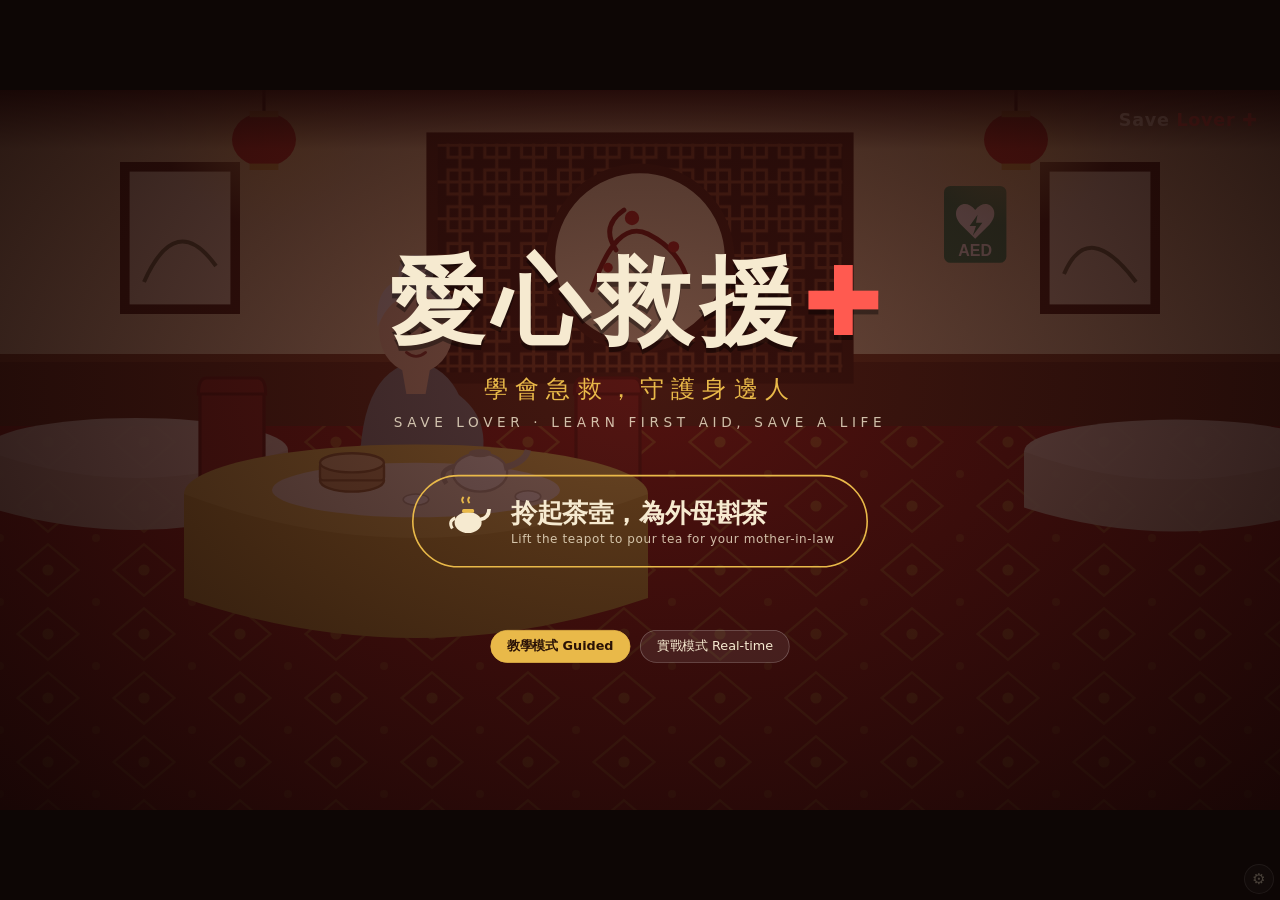
==== index.html @ 45cf3e2c "Only Cantonese voices: exclude English (Hong Kong) voices; short voice names in the recorder Co-Auth" ====
<!DOCTYPE html>
<html lang="zh-Hant">
<head>
<meta charset="utf-8">
<title>Save Lover 愛心救援</title>
<meta name="viewport" content="width=device-width,initial-scale=1">
<style>
/* Save Lover — 2D game. Single file, no network needed. Open in Chrome/Edge (Web Serial). */
:root{
  --red:#b3211f; --red-d:#7c1413; --gold:#e9b949; --cream:#f6ead0; --wood:#4a2416;
  --ink:#1c0f0b; --jade:#2fa37c; --warn:#ff9f1c; --bad:#ff4d4d; --panel:rgba(22,10,8,.88);
  --font:"Noto Sans TC","PingFang HK","PingFang TC","Microsoft JhengHei",system-ui,sans-serif;
}
*{box-sizing:border-box}
html,body{height:100%;margin:0;background:#0d0605;overflow:hidden;font-family:var(--font);color:var(--cream)}
#wrap{position:fixed;inset:0;display:flex;align-items:center;justify-content:center}
#stage{width:1600px;height:900px;position:relative;transform-origin:center;overflow:hidden;background:#2a100c;flex:none}
#scene{position:absolute;inset:0;width:100%;height:100%}
.dim #scene{filter:brightness(.38) saturate(.8)}
#scene{transition:filter .5s}

/* top bar */
#topbar{position:absolute;left:0;right:0;top:0;height:74px;display:flex;align-items:center;gap:24px;padding:0 28px;
  background:linear-gradient(#1a0907ee,#1a090700);z-index:5}
#sceneTag{font-size:24px;font-weight:700;letter-spacing:.06em;color:var(--gold)}
#sceneTag small{display:block;font-size:13px;font-weight:400;color:#e8d6b0;letter-spacing:.08em;opacity:.85}
#logo{margin-left:auto;font-weight:900;font-size:22px;letter-spacing:.04em}
#logo b{color:#ff5a50}
#surv{width:400px;display:none}
#surv .lab{display:flex;justify-content:space-between;font-size:14px;letter-spacing:.06em;margin-bottom:5px}
#surv .lab b{font-size:20px;font-variant-numeric:tabular-nums}
#surv .bar{height:14px;background:#00000080;border:1px solid #ffffff30;border-radius:8px;overflow:hidden}
#surv .bar i{display:block;height:100%;width:80%;background:linear-gradient(90deg,#ff4d4d,#ffb347 45%,#49d39a);background-size:400px 100%;transition:width .3s}
#clock{font-variant-numeric:tabular-nums;font-size:20px;display:none;min-width:150px}
#clock small{display:block;font-size:12px;opacity:.75;letter-spacing:.08em}

/* title / attract */
#title{position:absolute;inset:0;display:flex;flex-direction:column;align-items:center;justify-content:center;z-index:6;
  background:radial-gradient(ellipse at 50% 40%,#3b0f0cb0,#120504f2)}
#title h1{font-size:120px;margin:0;letter-spacing:.08em;font-weight:900;text-shadow:0 6px 0 #00000060}
#title h1 span{color:#ff5a50}
#title h2{font-size:30px;font-weight:500;margin:6px 0 0;letter-spacing:.3em;color:var(--gold)}
#title .en{font-size:17px;letter-spacing:.34em;opacity:.8;margin-top:10px}
#startCue{margin-top:56px;display:flex;align-items:center;gap:22px;padding:22px 40px;border:2px solid var(--gold);border-radius:999px;
  font-size:32px;font-weight:700;animation:breathe 2.2s infinite}
#startCue small{display:block;font-size:15px;font-weight:400;opacity:.8;letter-spacing:.05em}
#startCue svg{width:60px;height:60px}
@keyframes breathe{50%{box-shadow:0 0 0 14px #e9b94922;transform:scale(1.02)}}
#homeCheck{margin-top:28px;font-size:16px;color:#ffb347;min-height:24px}
#modeRow{margin-top:26px;display:flex;gap:12px}
.pill{font:inherit;color:var(--cream);background:#ffffff14;border:1px solid #ffffff40;border-radius:999px;padding:9px 20px;font-size:16px;cursor:pointer}
.pill.on{background:var(--gold);color:#2a1206;border-color:var(--gold);font-weight:700}
.pill:focus-visible{outline:3px solid #fff}

/* objective */
#objective{position:absolute;left:50%;top:96px;transform:translateX(-50%);display:none;align-items:center;gap:20px;z-index:5;
  background:var(--panel);border:2px solid var(--gold);border-radius:22px;padding:16px 30px 16px 20px;max-width:1100px;box-shadow:0 10px 40px #000a}
#objective svg{width:70px;height:70px;flex:none}
#objective .zh{font-size:32px;font-weight:800;line-height:1.25}
#objective .en{font-size:16px;opacity:.8;margin-top:3px}
#objective .ring{width:64px;height:64px;flex:none;display:none}

/* dialogue */
#dialog{position:absolute;left:120px;right:120px;bottom:36px;min-height:150px;background:var(--panel);border:2px solid #e9b94990;border-radius:20px;
  padding:20px 30px 22px;z-index:7;display:none;box-shadow:0 10px 40px #000a}
#dialog .who{display:inline-block;background:var(--red);color:#fff;font-weight:800;font-size:18px;padding:4px 16px;border-radius:999px;margin-bottom:8px;letter-spacing:.08em}
#dialog .who.aed{background:#1f8a5f}#dialog .who.op{background:#2b62c9}#dialog .who.nar{background:#5c4a3c}#dialog .who.warn{background:#c96a00}
#dialog .zh{font-size:32px;line-height:1.4;font-weight:600}
#dialog .en{font-size:17px;opacity:.75;margin-top:6px;line-height:1.4}

/* CPR HUD */
#cpr{position:absolute;left:60px;right:60px;top:210px;bottom:210px;display:none;gap:26px;z-index:5}
.card{background:var(--panel);border:1px solid #ffffff2e;border-radius:20px;padding:18px 22px;display:flex;flex-direction:column}
.card h3{margin:0 0 8px;font-size:17px;letter-spacing:.12em;color:var(--gold);font-weight:700}
.card h3 small{font-weight:400;opacity:.75;margin-left:8px;letter-spacing:.06em}
#cardPos{width:330px}#cardBeat{flex:1;align-items:center}#cardDepth{width:230px}#cardPosture{width:300px}
.torso{width:100%;flex:1;min-height:0}
#posMsg{font-size:20px;font-weight:700;text-align:center;min-height:28px}
#beatWrap{position:relative;width:250px;height:250px;margin-top:4px}
#beatRing{position:absolute;inset:0;border-radius:50%;border:10px solid #ffffff22}
#beatPulse{position:absolute;inset:26px;border-radius:50%;background:radial-gradient(#ff7b6b,#b3211f);transform:scale(.6);opacity:.9}
#beatNum{position:absolute;inset:0;display:flex;flex-direction:column;align-items:center;justify-content:center;font-size:92px;font-weight:900;font-variant-numeric:tabular-nums;text-shadow:0 3px 0 #0008}
#beatNum small{font-size:20px;font-weight:500;opacity:.85;margin-top:-10px}
#coach{font-size:36px;font-weight:900;margin-top:10px;min-height:50px;text-align:center}
#coach.ok{color:#5fe0aa}#coach.no{color:#ffb347}
#rateRow{display:flex;gap:26px;align-items:baseline;font-size:17px;margin-top:2px}
#rateRow b{font-size:38px;font-variant-numeric:tabular-nums}
#depthGauge{position:relative;flex:1;margin:4px 34px 4px 64px;background:#0008;border:1px solid #ffffff30;border-radius:12px;min-height:0}
#depthBand{position:absolute;left:0;right:0;background:#2fa37c66;border-top:2px solid #5fe0aa;border-bottom:2px solid #5fe0aa}
#depthFill{position:absolute;left:0;right:0;top:0;background:linear-gradient(#ffffff30,#ffffff70);border-radius:12px 12px 0 0}
#depthPeak{position:absolute;left:-8px;right:-8px;height:4px;background:#fff;border-radius:2px}
.tick{position:absolute;left:-58px;font-size:14px;opacity:.8;transform:translateY(-50%);font-variant-numeric:tabular-nums}
#contactBox{flex:1;display:none;flex-direction:column;align-items:center;justify-content:center;gap:8px;text-align:center}
#lamp{width:120px;height:120px;border-radius:50%;background:#ffffff14;border:6px solid #ffffff30;transition:background .08s,border-color .08s}
#lamp.on{background:#5fe0aa;border-color:#b8ffe0;box-shadow:0 0 40px #5fe0aa}
#lampTxt{font-size:30px;font-weight:900}#lampTxt.on{color:#5fe0aa}
#contactBox small{font-size:15px;opacity:.75}
#lampCount{font-size:18px;font-variant-numeric:tabular-nums;opacity:.9}
.depthContact #depthGauge,.depthContact #depthVal{display:none!important}
.depthContact #contactBox{display:flex}
#depthVal{text-align:center;font-size:20px;font-weight:700;font-variant-numeric:tabular-nums}
#cardPosture ul{margin:6px 0 0;padding:0;list-style:none;font-size:18px;line-height:1.5}
#cardPosture li{padding-left:26px;position:relative;margin-bottom:5px}
#cardPosture li:before{content:"";position:absolute;left:4px;top:.55em;width:10px;height:10px;border-radius:50%;background:var(--gold)}
#cardPosture li small{display:block;font-size:13px;opacity:.7;line-height:1.3}

/* AED panel */
#aed{position:absolute;left:150px;right:150px;top:200px;bottom:206px;display:none;gap:26px;z-index:5}
#aedDev{flex:1;background:linear-gradient(#f3f0e6,#d9d4c4);color:#1b1b1b;border-radius:26px;border:6px solid #1f8a5f;padding:22px 30px;display:flex;flex-direction:column}
#aedDev h3{margin:0;font-size:20px;letter-spacing:.2em;color:#1f8a5f}
#aedLcd{background:#10231b;color:#8dffc8;border-radius:12px;padding:16px 20px;margin:12px 0;font-size:32px;font-weight:800;min-height:96px;line-height:1.3}
#aedLcd small{display:block;font-size:16px;font-weight:400;color:#bfe9d5;margin-top:4px}
#aedSteps{display:grid;grid-template-columns:repeat(4,1fr);gap:10px;margin-top:auto}
#aedSteps div{border:2px solid #0002;border-radius:14px;padding:10px 12px;font-size:17px;font-weight:700;background:#fff8;opacity:.45}
#aedSteps div b{display:block;font-size:13px;font-weight:500;letter-spacing:.06em}
#aedSteps div.now{opacity:1;border-color:#1f8a5f;background:#fff}
#aedSteps div.done{opacity:1;background:#bfe9d5;border-color:#1f8a5f}
#shockBtn{align-self:center;width:120px;height:120px;border-radius:50%;background:#ff8a1c;border:8px solid #b55200;display:flex;align-items:center;justify-content:center;margin-bottom:8px;opacity:.35}
#shockBtn svg{width:60px;height:60px}
#shockBtn.arm{opacity:1;animation:blink .5s infinite}
@keyframes blink{50%{background:#ffd08a;box-shadow:0 0 40px #ff8a1c}}
#aedBody{width:400px}
#clearStat{display:none;align-self:center;font-size:28px;font-weight:900;padding:8px 24px;border-radius:999px;margin-bottom:8px}
#clearStat.ok{display:block;background:#1f8a5f;color:#fff}#clearStat.bad{display:block;background:#c0271e;color:#fff;animation:blink .5s infinite}

/* debrief */
#debrief{position:absolute;inset:0;background:#140706f6;z-index:9;display:none;padding:34px 60px;overflow:hidden}
#debrief h2{font-size:44px;margin:0;font-weight:900}
#debrief h2 small{font-size:18px;font-weight:400;opacity:.75;margin-left:14px;letter-spacing:.1em}
#debrief .sub{font-size:20px;margin:6px 0 18px;color:var(--gold)}
#dbGrid{display:grid;grid-template-columns:1.15fr 1fr;gap:26px;height:650px}
.steps{list-style:none;margin:0;padding:0;display:flex;flex-direction:column;gap:8px}
.steps li{display:grid;grid-template-columns:40px 1fr;gap:12px;align-items:start;background:#ffffff0f;border-radius:14px;padding:10px 16px;font-size:20px;font-weight:700}
.steps li small{display:block;font-size:14.5px;font-weight:400;opacity:.8;line-height:1.35;margin-top:2px}
.mark{width:36px;height:36px;border-radius:50%;display:flex;align-items:center;justify-content:center;font-weight:900;font-size:20px;color:#140706}
.mark.ok{background:#5fe0aa}.mark.mid{background:#ffb347}.mark.no{background:#ff6b6b}
.tiles{display:grid;grid-template-columns:repeat(3,1fr);gap:10px}
.tile{background:#ffffff0f;border-radius:14px;padding:12px 14px}
.tile b{display:block;font-size:34px;font-variant-numeric:tabular-nums;line-height:1.1}
.tile span{font-size:14px;opacity:.8}
.tile.ok b{color:#5fe0aa}.tile.no b{color:#ffb347}
#dbTake{margin-top:14px;background:var(--red-d);border-radius:16px;padding:16px 20px;font-size:19px;line-height:1.5}
#dbTake b{color:var(--gold)}
#dbAed{margin-top:12px;border:2px dashed #e9b94990;border-radius:16px;padding:14px 20px;font-size:17px;line-height:1.5}
#dbFoot .staff{color:#ffb347}
#dbFoot{position:absolute;left:60px;right:60px;bottom:26px;display:flex;justify-content:space-between;font-size:17px;opacity:.85}

/* posture briefing */
#brief{position:absolute;left:60px;right:60px;top:200px;bottom:200px;z-index:6;display:none;flex-direction:column;gap:18px;background:var(--panel);border:2px solid var(--gold);border-radius:24px;padding:24px 30px}
#brief h2{margin:0;font-size:36px;font-weight:900}#brief h2 small{font-size:16px;font-weight:400;opacity:.7;margin-left:12px;letter-spacing:.12em}
#briefSteps{flex:1;display:grid;grid-template-columns:repeat(3,1fr);gap:20px;min-height:0}
.bs{border:2px solid #ffffff25;border-radius:18px;padding:14px 18px;display:flex;flex-direction:column;gap:4px;opacity:.4;transition:opacity .3s,border-color .3s,transform .3s}
.bs svg{width:100%;height:150px}
.bs b{font-size:27px;line-height:1.3}.bs span{font-size:19px}.bs small{font-size:14px;opacity:.7}
.bs.on{opacity:1;border-color:var(--gold);transform:translateY(-4px)}.bs.seen{opacity:1}
#briefFoot{font-size:20px;display:flex;justify-content:space-between;align-items:center;gap:20px}
#briefGo{font-size:30px;color:#5fe0aa}
/* start photo */
#photo{position:absolute;inset:0;z-index:8;display:none;align-items:center;justify-content:center;gap:60px;background:#140504f4}
#photoFrame{width:720px;height:540px;position:relative;border:10px solid #c99a2e;background:#000;overflow:hidden}
#photoVideo{position:absolute;inset:0;width:100%;height:100%;object-fit:cover;transform:scaleX(-1)}
#photoCount{position:absolute;inset:0;display:flex;align-items:center;justify-content:center;font-size:220px;font-weight:900;color:#fff;text-shadow:0 6px 30px #000}
#photoText{display:flex;flex-direction:column;gap:10px;max-width:520px}
#photoText b{font-size:64px;color:var(--gold)}
#photoText span{font-size:36px;font-weight:700}
#photoText small{font-size:18px;opacity:.7}
/* certificate */
#cert{position:absolute;inset:0;z-index:9;display:none;align-items:center;justify-content:center;background:radial-gradient(ellipse at 50% 40%,#5a1512,#140504)}
#certCard{width:1360px;height:720px;background:#f8efd9;color:#2a1206;border-radius:10px;padding:44px;display:flex;gap:44px;position:relative;
  box-shadow:0 0 0 6px #c99a2e, 0 0 0 14px #f8efd9, 0 0 0 18px #c99a2e, 0 30px 80px #000c}
#certPhoto{width:620px;height:465px;background:#000;position:relative;flex:none;align-self:center;border:8px solid #c99a2e;overflow:hidden}
#certVideo,#certShot{position:absolute;inset:0;width:100%;height:100%;object-fit:cover}
#certVideo{transform:scaleX(-1)} #certShot{display:none}
#certNoCam{position:absolute;inset:0;display:flex;align-items:center;justify-content:center;color:#ffffff40;font-size:20px;letter-spacing:.3em}
#certCount{position:absolute;inset:0;display:flex;align-items:center;justify-content:center;font-size:240px;font-weight:900;color:#fff;text-shadow:0 6px 30px #000}
#cert.done #certCount{display:none}
#certText{flex:1;display:flex;flex-direction:column;justify-content:center;min-width:0}
#certText .cap{font-size:17px;letter-spacing:.24em;color:#9a6b10;font-weight:700}
#certText h2{font-size:128px;margin:6px 0 10px;font-weight:900;color:#b3211f;letter-spacing:.06em;line-height:1.05}
#certText p{font-size:30px;line-height:1.5;margin:0;font-weight:600}
#certText p b{color:#b3211f;font-size:44px;display:block}
#certText p small{display:block;font-size:17px;font-weight:400;opacity:.7;margin-top:6px}
#certStats{display:flex;gap:14px;margin-top:22px}
#certStats div{flex:1;border-top:3px solid #c99a2e;padding-top:8px;font-size:16px}
#certStats b{display:block;font-size:40px;font-variant-numeric:tabular-nums;line-height:1.1}
#certFoot{display:flex;justify-content:space-between;margin-top:28px;font-size:20px;font-weight:800;letter-spacing:.2em;color:#9a6b10}
#certSeal{position:absolute;left:14px;top:556px;width:120px;height:120px;border-radius:50%;background:#b3211f;color:#f8efd9;font-size:64px;font-weight:900;display:flex;align-items:center;justify-content:center;transform:rotate(-10deg);box-shadow:0 0 0 5px #f8efd9 inset,0 0 0 8px #b3211f inset}
#cert.pose .done-only{display:none} #cert.done .pose-only{display:none} #cert.pose #certSeal{display:none}
#flash{position:absolute;inset:0;background:#fff;opacity:0;pointer-events:none;z-index:20}
#toast{position:absolute;left:50%;top:190px;transform:translateX(-50%);background:#c96a00;color:#fff;padding:12px 26px;border-radius:999px;font-size:24px;font-weight:800;z-index:8;display:none;box-shadow:0 8px 30px #000a;white-space:nowrap}

/* operator / simulation panel (not scaled) */
#simBtn{position:fixed;right:6px;bottom:6px;z-index:51;opacity:.25;width:30px;height:30px;padding:0;font-size:15px;display:flex;align-items:center;justify-content:center}
#simBtn:hover{opacity:1}
#sim.open{display:block!important}
#sim{position:fixed;right:10px;bottom:44px;width:380px;max-height:calc(100% - 70px);overflow:auto;background:#101010f2;color:#eee;border:1px solid #555;border-radius:12px;padding:12px 14px;z-index:50;font-size:13px;display:none}
#sim h4{margin:10px 0 6px;font-size:12px;letter-spacing:.12em;color:#e9b949}
#sim .row{display:flex;flex-wrap:wrap;gap:6px}
#sim button{font:inherit;background:#2a2a2a;color:#eee;border:1px solid #666;border-radius:8px;padding:6px 9px;cursor:pointer}
#sim button.on{background:#2fa37c;border-color:#2fa37c;color:#04130d}
#sim button:active{background:#555}
#sim kbd{background:#000;border:1px solid #555;border-radius:4px;padding:0 4px;font-size:11px;margin-left:4px}
#raw{font-family:ui-monospace,Menlo,Consolas,monospace;font-size:11.5px;white-space:pre;background:#000;border-radius:8px;padding:8px;margin-top:6px;line-height:1.45}
#simHead{display:flex;align-items:center;gap:8px;flex-wrap:wrap}
#simHead #serState{flex:1}
#sim button.press{background:#7c1413;border-color:#b3211f;touch-action:none;user-select:none;-webkit-user-select:none}
#sim button.press.on{background:#2fa37c}
#sim.mini .full{display:none}
#sim.open.mini{display:flex!important;align-items:center;gap:6px;left:auto;right:42px;max-width:calc(100% - 50px);bottom:6px;width:auto;max-height:none;padding:4px 6px;overflow-x:auto;overflow-y:hidden;background:#101010cc;font-size:11px;border-radius:8px}
#sim.mini #simHead{order:2;flex:none;flex-wrap:nowrap;gap:4px}
#sim.mini #simHead b,#sim.mini #serState{display:none}
#sim.mini .row{flex-wrap:nowrap;gap:4px}
#sim.mini button{padding:3px 7px;font-size:11px;white-space:nowrap;border-radius:6px}
#sim.mini kbd{display:none}
@media (max-width:900px), (max-height:520px){
  #sim{left:6px;right:6px;width:auto;bottom:40px;max-height:46vh;font-size:12px;padding:8px 10px;background:#101010e0}
  #sim button{padding:5px 8px}
  #sim h4{margin:6px 0 4px}
  #raw{font-size:10px;padding:6px}
}
#sim label{display:flex;align-items:center;gap:8px;margin-top:6px}
#sim input[type=range]{flex:1}
</style>
</head>
<body>
<div id="wrap"><div id="stage">

<!-- ===== SCENE (replace with your own renders: see ASSETS in script) ===== -->
<svg id="scene" viewBox="0 0 1600 900" preserveAspectRatio="xMidYMid slice" aria-hidden="true">
  <defs>
    <pattern id="carpet" width="120" height="80" patternUnits="userSpaceOnUse">
      <rect width="120" height="80" fill="#9b1c1a"/>
      <path d="M60 8 L98 40 L60 72 L22 40Z" fill="none" stroke="#d9a441" stroke-width="3" opacity=".55"/>
      <circle cx="60" cy="40" r="7" fill="#d9a441" opacity=".6"/>
      <circle cx="0" cy="0" r="5" fill="#d9a441" opacity=".4"/><circle cx="120" cy="0" r="5" fill="#d9a441" opacity=".4"/>
      <circle cx="0" cy="80" r="5" fill="#d9a441" opacity=".4"/><circle cx="120" cy="80" r="5" fill="#d9a441" opacity=".4"/>
    </pattern>
    <pattern id="lattice" width="46" height="46" patternUnits="userSpaceOnUse">
      <rect width="46" height="46" fill="#2b130c"/>
      <path d="M0 23H46M23 0V46M8 8h30v30H8z" fill="none" stroke="#7a4326" stroke-width="4"/>
    </pattern>
    <linearGradient id="wallg" x1="0" y1="0" x2="0" y2="1"><stop offset="0" stop-color="#d9c08e"/><stop offset="1" stop-color="#f0deb6"/></linearGradient>
    <radialGradient id="glow"><stop offset="0" stop-color="#ffd27a" stop-opacity=".7"/><stop offset="1" stop-color="#ffd27a" stop-opacity="0"/></radialGradient>
  </defs>
  <rect width="1600" height="420" fill="url(#wallg)"/>
  <rect y="330" width="1600" height="120" fill="#5a2c1a"/><rect y="330" width="1600" height="10" fill="#7a4326"/>
  <rect x="540" y="60" width="520" height="300" fill="url(#lattice)" stroke="#3a1a0f" stroke-width="14"/>
  <circle cx="800" cy="210" r="112" fill="#f0deb6" stroke="#3a1a0f" stroke-width="12"/>
  <path d="M740 250q30-90 70-70t50 60M770 200q-20-30 10-50" fill="none" stroke="#7c1413" stroke-width="6" stroke-linecap="round"/>
  <circle cx="790" cy="160" r="9" fill="#b3211f"/><circle cx="842" cy="196" r="7" fill="#b3211f"/><circle cx="760" cy="222" r="6" fill="#b3211f"/>
  <g fill="#3a1a0f"><rect x="150" y="90" width="150" height="190"/><rect x="1300" y="90" width="150" height="190"/></g>
  <rect x="162" y="102" width="126" height="166" fill="#e9dcc0"/><rect x="1312" y="102" width="126" height="166" fill="#e9dcc0"/>
  <path d="M180 240q40-90 90-20M1330 230q30-70 90 10" stroke="#5a6b4a" stroke-width="5" fill="none"/>
  <!-- AED sign on wall -->
  <g transform="translate(1180,120)"><rect width="78" height="96" rx="8" fill="#1f8a5f"/><path d="M39 30c-14-18-34 0-18 18l18 18 18-18c16-18-4-36-18-18z" fill="#fff"/><path d="M42 36l-10 14h8l-4 12 12-16h-8z" fill="#1f8a5f"/><text x="39" y="88" text-anchor="middle" font-size="20" font-weight="800" fill="#fff" font-family="sans-serif">AED</text></g>
  <g><circle cx="330" cy="40" r="130" fill="url(#glow)"/><circle cx="1270" cy="40" r="130" fill="url(#glow)"/>
    <path d="M330 0v30M1270 0v30" stroke="#3a1a0f" stroke-width="4"/>
    <ellipse cx="330" cy="62" rx="40" ry="34" fill="#c22b22"/><ellipse cx="1270" cy="62" rx="40" ry="34" fill="#c22b22"/>
    <rect x="312" y="26" width="36" height="8" fill="#d9a441"/><rect x="1252" y="26" width="36" height="8" fill="#d9a441"/>
    <rect x="312" y="92" width="36" height="8" fill="#d9a441"/><rect x="1252" y="92" width="36" height="8" fill="#d9a441"/></g>
  <rect y="420" width="1600" height="480" fill="url(#carpet)"/>
  <rect y="420" width="1600" height="480" fill="#000" opacity=".12"/>
  <!-- background tables -->
  <g opacity=".9"><ellipse cx="170" cy="450" rx="190" ry="40" fill="#f4efe4"/><path d="M-20 450q190 70 380 0v70q-190 60-380 0z" fill="#e3dccb"/>
    <ellipse cx="1470" cy="452" rx="190" ry="40" fill="#f4efe4"/><path d="M1280 452q190 70 380 0v70q-190 60-380 0z" fill="#e3dccb"/></g>
  <!-- grandma seated (behind table) -->
  <g id="gmSit" transform="translate(520,250)">
    <g id="gmSitBody">
      <path d="M-70 250q-6-150 70-160q76 10 70 160z" fill="#7d8a93"/>
      <path d="M-18 96h36l-6 34h-24z" fill="#e7c3a4"/>
      <ellipse cx="0" cy="52" rx="46" ry="52" fill="#e7c3a4"/>
      <path d="M-48 46q-6-62 48-62q54 0 48 62q-16-40-48-40t-48 40z" fill="#d9d9d9"/><circle cx="0" cy="-22" r="22" fill="#d9d9d9"/>
      <path d="M-20 54q6-6 12 0M8 54q6-6 12 0" stroke="#3a2a22" stroke-width="3.5" fill="none" stroke-linecap="round"/>
      <path id="gmMouth" d="M-12 78q12 10 24 0" stroke="#8a3b34" stroke-width="3.5" fill="none" stroke-linecap="round"/>
      <path id="gmArm" d="M40 140q46 30 20 90" stroke="#7d8a93" stroke-width="30" fill="none" stroke-linecap="round"/>
    </g>
  </g>
  <!-- chairs + main table -->
  <g fill="#8e2420" stroke="#5a1210" stroke-width="4">
    <path d="M250 380h80v190h-80zM258 360h64q10 0 10 20h-84q0-20 10-20z"/>
    <path d="M720 380h80v190h-80zM728 360h64q10 0 10 20h-84q0-20 10-20z"/>
  </g>
  <ellipse cx="520" cy="505" rx="290" ry="62" fill="#e3c95a"/>
  <path d="M230 505q290 110 580 0v130q-290 100-580 0z" fill="#cdb244"/>
  <ellipse cx="520" cy="500" rx="180" ry="34" fill="#f4efe4" opacity=".9"/>
  <g id="teapot" transform="translate(600,470)"><ellipse cx="0" cy="8" rx="34" ry="24" fill="#f7f7f2" stroke="#b9b6a8" stroke-width="3"/><path d="M30 2q26-6 30-22" stroke="#b9b6a8" stroke-width="8" fill="none"/><path d="M-32 0q-22 6-10 22" stroke="#b9b6a8" stroke-width="6" fill="none"/><ellipse cx="0" cy="-16" rx="14" ry="5" fill="#b9b6a8"/></g>
  <g fill="#c8a36a" stroke="#8a6a3a" stroke-width="3"><ellipse cx="440" cy="488" rx="40" ry="14"/><rect x="400" y="466" width="80" height="22" rx="4"/><ellipse cx="440" cy="466" rx="40" ry="12" fill="#e2c38d"/></g>
  <g fill="#fff" stroke="#b9b6a8" stroke-width="2"><ellipse cx="520" cy="512" rx="16" ry="7"/><ellipse cx="660" cy="508" rx="16" ry="7"/></g>
  <!-- grandma lying on the carpet -->
  <g id="gmLie" transform="translate(890,652)" opacity="0">
    <ellipse cx="170" cy="50" rx="330" ry="26" fill="#000" opacity=".28"/>
    <path d="M40 -34h300q60 6 70 34q-10 30-70 34h-300q-34-34 0-68z" fill="#7d8a93"/>
    <path d="M410 -18h70v36h-70z" fill="#5f6a72"/><ellipse cx="492" cy="0" rx="20" ry="20" fill="#3a2a22"/>
    <path d="M120 -40q60-30 120 0" stroke="#7d8a93" stroke-width="26" fill="none" stroke-linecap="round"/>
    <ellipse cx="-14" cy="0" rx="50" ry="46" fill="#e7c3a4"/>
    <path d="M-58 -18q-22 18 0 40q-14-20 0-40z" fill="#d9d9d9"/><path d="M-44 -34q-40 34 0 68q-30-34 0-68z" fill="#d9d9d9"/><circle cx="-68" cy="0" r="18" fill="#d9d9d9"/>
    <path d="M-4 -18q6 6 0 12M-4 8q6 6 0 12" stroke="#3a2a22" stroke-width="3.5" fill="none" stroke-linecap="round"/>
    <g id="aedPadsScene" opacity="0"><rect x="96" y="-30" width="50" height="34" rx="6" fill="#fff" stroke="#1f8a5f" stroke-width="4"/><rect x="190" y="2" width="50" height="34" rx="6" fill="#fff" stroke="#1f8a5f" stroke-width="4"/></g>
  </g>
</svg>

<div id="topbar">
  <div id="sceneTag"></div>
  <div id="surv"><div class="lab"><span>存活機會 SURVIVAL CHANCE</span><b id="survNum">85%</b></div><div class="bar"><i id="survBar"></i></div></div>
  <div id="clock"><span id="clockNum">00:00</span><small>倒地後 SINCE COLLAPSE</small></div>
  <div id="logo">Save <b>Lover ✚</b></div>
</div>

<div id="title">
  <h1>愛心救援<span>✚</span></h1>
  <h2>學會急救，守護身邊人</h2>
  <div class="en">SAVE LOVER · LEARN FIRST AID, SAVE A LIFE</div>
  <div id="startCue"><span id="cueIcon"></span><div>拎起茶壺，為外母斟茶<small>Lift the teapot to pour tea for your mother-in-law</small></div></div>
  <div id="homeCheck"></div>
  <div id="modeRow">
    <button class="pill" id="mTrain">教學模式 Guided</button>
    <button class="pill" id="mReal">實戰模式 Real-time</button>
  </div>
</div>

<div id="objective"><span id="objIcon"></span><div><div class="zh" id="objZh"></div><div class="en" id="objEn"></div></div>
  <svg class="ring" id="objRing" viewBox="0 0 64 64"><circle cx="32" cy="32" r="26" fill="none" stroke="#ffffff30" stroke-width="8"/><circle id="objArc" cx="32" cy="32" r="26" fill="none" stroke="#5fe0aa" stroke-width="8" stroke-dasharray="163.4" stroke-dashoffset="163.4" transform="rotate(-90 32 32)" stroke-linecap="round"/></svg>
</div>
<div id="toast"></div>

<div id="brief">
  <h2>開始壓之前：擺好姿勢<small>GET INTO POSITION</small></h2>
  <div id="briefSteps">
    <div class="bs" data-i="0"><svg viewBox="0 0 200 130"><rect x="10" y="104" width="180" height="12" rx="6" fill="#7d8a93"/><ellipse cx="78" cy="122" rx="16" ry="6" fill="#e9b949"/><ellipse cx="122" cy="122" rx="16" ry="6" fill="#e9b949"/><path d="M78 118V84h44v34" stroke="#f6ead0" stroke-width="12" fill="none" stroke-linecap="round" stroke-linejoin="round"/><path d="M100 84V40" stroke="#f6ead0" stroke-width="14" stroke-linecap="round"/><circle cx="100" cy="24" r="14" fill="#f6ead0"/></svg>
      <b>① 跪喺膝頭貼紙上</b><span>雙膝分開，貼住佢身側</span><small>Kneel on the knee stickers, close to her side</small></div>
    <div class="bs" data-i="1"><svg viewBox="0 0 200 130"><ellipse cx="100" cy="92" rx="40" ry="18" fill="#5fe0aa33" stroke="#5fe0aa" stroke-width="3" stroke-dasharray="6 5"/><path d="M66 86q-2-38 34-40q36 2 34 40q-14 12-34 12t-34-12z" fill="#f6ead0"/><path d="M74 66q26-14 52 0M72 78q28-12 56 0" stroke="#c99f80" stroke-width="4" fill="none"/><circle cx="100" cy="92" r="9" fill="#e9b949"/></svg>
      <b>② 雙手疊埋，掌根放喺胸口貼紙</b><span>手指扣埋，唔好掂肋骨</span><small>Interlock fingers, heel of hand on the chest sticker</small></div>
    <div class="bs" data-i="2"><svg viewBox="0 0 200 130"><rect x="10" y="108" width="180" height="12" rx="6" fill="#7d8a93"/><path d="M100 106V50" stroke="#5fe0aa" stroke-width="10" stroke-linecap="round"/><path d="M100 50q34-6 54 30M154 80l-30 26" stroke="#f6ead0" stroke-width="12" fill="none" stroke-linecap="round" stroke-linejoin="round"/><circle cx="96" cy="28" r="15" fill="#f6ead0"/><path d="M100 10v-6M94 8l6-6 6 6" stroke="#e9b949" stroke-width="3" fill="none"/></svg>
      <b>③ 手踭伸直，膊頭喺手正上方</b><span>用上身重量垂直壓落去</span><small>Arms straight, shoulders over hands, push straight down</small></div>
  </div>
  <div id="briefFoot">跟住節拍：每分鐘 100–120 下，壓深 5 cm，每下完全放鬆　<b id="briefGo">擺好就開始壓</b></div>
</div>
<div id="cpr">
  <div class="card" id="cardPos"><h3>按壓位置<small>HAND POSITION</small></h3><div class="torso" id="torsoCpr"></div><div id="posMsg"></div></div>
  <div class="card" id="cardBeat"><h3>節奏 100–120 / 分鐘<small>RATE</small></h3>
    <div id="beatWrap"><div id="beatRing"></div><div id="beatPulse"></div><div id="beatNum"><span id="cnt">0</span><small id="cntOf">/ 30</small></div></div>
    <div id="coach"></div>
    <div id="rateRow"><span>你嘅速度 <b id="rateNum">–</b> 次/分鐘</span><span id="rateMsg"></span></div>
  </div>
  <div class="card" id="cardDepth"><h3>深度<small>DEPTH</small></h3>
    <div id="depthGauge"><div id="depthBand"></div><div id="depthFill"></div><div id="depthPeak"></div>
      <span class="tick" style="top:0">0 cm</span><span class="tick" id="tk5">5 cm</span><span class="tick" id="tk6">6 cm</span></div>
    <div id="depthVal">0.0 cm</div>
    <div id="contactBox"><div id="lamp"></div><div id="lampTxt">未到位</div><small>壓到 5 cm，燈會著</small><div id="lampCount">0 下到位</div></div>
  </div>
  <div class="card" id="cardPosture"><h3>姿勢<small>POSTURE</small></h3>
    <svg viewBox="0 0 260 170" style="width:100%">
      <rect x="20" y="138" width="220" height="14" rx="7" fill="#7d8a93"/><circle cx="34" cy="128" r="14" fill="#e7c3a4"/>
      <path d="M132 136V70" stroke="#5fe0aa" stroke-width="9" stroke-linecap="round"/>
      <path d="M132 70q30-6 52 34M184 104l-34 44h70" stroke="#f6ead0" stroke-width="12" fill="none" stroke-linecap="round" stroke-linejoin="round"/>
      <circle cx="128" cy="46" r="17" fill="#f6ead0"/>
      <path d="M132 20v-12M126 14l6-8 6 8" stroke="#e9b949" stroke-width="3" fill="none"/>
      <text x="142" y="14" font-size="12" fill="#e9b949" font-family="sans-serif">膊頭喺手正上方</text>
      <text x="62" y="104" font-size="12" fill="#5fe0aa" font-family="sans-serif">手踭伸直</text>
    </svg>
    <ul>
      <li>跪喺佢身側，雙膝分開同膊頭闊<small>Kneel beside the chest, knees apart</small></li>
      <li>兩手疊埋，掌根放胸口正中<small>Heel of hand on centre of chest</small></li>
      <li>手踭鎖直，用上身重量垂直壓落去<small>Arms locked, push with body weight</small></li>
      <li>每下壓完完全放鬆，手唔離開胸口<small>Full recoil, hands stay on chest</small></li>
    </ul>
  </div>
</div>

<div id="aed">
  <div id="aedDev">
    <h3>AED · 自動體外心臟去顫器</h3>
    <div id="aedLcd"></div>
    <div id="shockBtn"><svg viewBox="0 0 24 24"><path d="M13 2L5 14h6l-1 8 9-13h-6z" fill="#fff"/></svg></div>
    <div id="aedSteps">
      <div data-s="1">① 開機<b>Power on</b></div>
      <div data-s="2">② 貼電極片<b>Attach pads</b></div>
      <div data-s="3">③ 分析：唔好掂<b>Analysing: hands off</b></div>
      <div data-s="4">④ 彈開，自動電擊<b>Clear, automatic shock</b></div>
    </div>
  </div>
  <div class="card" id="aedBody"><h3>電極片位置<small>PAD PLACEMENT</small></h3><div class="torso" id="torsoAed"></div>
    <div style="font-size:17px;line-height:1.5;text-align:center">一塊：<b>右邊鎖骨下面</b>　一塊：<b>左邊腋下肋骨側</b><br><small style="opacity:.7">Upper right chest · lower left side</small></div></div>
</div>

<div id="dialog"><span class="who" id="dWho"></span><div class="zh" id="dZh"></div><div class="en" id="dEn"></div></div>
<div id="photo">
  <div id="photoFrame"><video id="photoVideo" muted playsinline></video><div id="photoCount"></div></div>
  <div id="photoText"><b>先影張飲茶相</b><span>坐好，望住投影下面嘅鏡頭</span><small>Sit up and look at the camera under the screen</small></div>
</div>
<div id="cert">
  <div id="certCard">
    <div id="certPhoto"><video id="certVideo" muted playsinline></video><canvas id="certShot" width="1040" height="780"></canvas>
      <div id="certNoCam">Save Lover ✚</div><div id="certCount"></div></div>
    <div id="certText">
      <div class="cap">嘉許狀 · CERTIFICATE OF A LIFESAVER</div>
      <h2>救心英雄</h2>
      <p class="pose-only">恭喜你！<b>請望向鏡頭</b><small>Congratulations — look at the camera</small></p>
      <p class="done-only">茲證明呢位茶客，喺 <span id="certDate"></span>，<br>用一雙手同一部 AED，救返外母一命。<small>With two hands and an AED, this person saved a life.</small></p>
      <div id="certStats" class="done-only"></div>
      <div id="certFoot"><span>拍 · 叫 · 壓 · 電</span><span>Save Lover ✚</span></div>
    </div>
    <div id="certSeal">救</div>
  </div>
</div>
<div id="debrief"></div>
<div id="flash"></div>
</div></div>

<button class="pill" id="simBtn" aria-label="操作面板" title="操作面板 (H)">⚙</button>
<div id="sim">
  <div id="simHead"><b>操作員 / 模擬面板</b><span id="serState" style="color:#aaa">測距未連接</span><button id="bMini">展開</button><button id="bClose" aria-label="關閉">✕</button></div>
  <div class="full" style="margin-top:8px"><div id="voiceState" style="font-weight:700"></div><div class="row" style="margin-top:4px"><select id="voiceSel" style="flex:1;min-width:0;font:inherit;background:#2a2a2a;color:#eee;border:1px solid #666;border-radius:8px;padding:5px"></select><button id="bTestVoice">試聽</button></div></div>
  <div class="row full" style="margin-top:8px"><button id="bSerial">連接測距 Arduino</button><button id="bCam">開啟鏡頭</button><button id="bReset">重設遊戲<kbd>R</kbd></button><button id="bVoice">語音：開</button><button id="bMusic">音樂：開</button><button id="bFull">全螢幕<kbd>Q</kbd></button></div>
  <h4 class="full">Makey Makey 輸入（亦可以用滑鼠／鍵盤模擬）</h4>
  <div class="row" id="simObjs"><button id="bPress" class="press">按壓<kbd>Space</kbd></button></div>
  <div class="full"><h4>胸口接觸點：按住 <kbd>Space</kbd> = 壓到 5 cm（接咗測距 Arduino 就自動改用測距）</h4>
  <label>模擬深度 <input type="range" id="simDepth" min="20" max="75" value="55"><span id="simDepthV">5.5cm</span></label>
  <h4>感應器即時讀數</h4>
  <div id="raw"></div></div>
</div>

<script>
/* =====================================================================
   CONFIG — numbers you are most likely to tune on site
   ===================================================================== */
const CFG = {
  bpm: 110,                 // metronome
  depthMin: 50, depthMax: 60,   // mm, adult guideline 5–6 cm
  rateMin: 100, rateMax: 120,   // compressions / min
  compTarget: 30,           // compressions per round
  shoulderThresh: 180,      // analog 0–1023 peak that counts as a shoulder tap
  touchThresh: 60,          // FSR sum that counts as "someone is touching the chest"
  hintDelayMs: 7000,        // real-time mode: how long before a hint appears
  idleResetMs: 60000,
  ambulanceMs: 240000,      // hard time limit of the rescue
  stopMs: 25000,            // nobody pushing for this long during CPR: the paramedics arrive and the round ends
  certMs: 14000,            // how long the certificate stays before the debrief
  aedPadsMs: 9000,          // the AED steps play by themselves: time given to stick the pads on
  aedAnalyseMs: 4000,       // 'analysing, do not touch'
  aedCountMs: 3000,         // 'stand clear' countdown before the automatic shock
  breathMs: 3000,           // the breathing check is a short scripted beat (not scored)
  musicVolume: 0.5,         // background music, 0–1
  musicFiles: false,        // true: use your own bgm_tea.mp3 / bgm_tense.mp3 / bgm_win.mp3 / bgm_sad.mp3 next to this file
  aedInfo: '下次行過商場、港鐵站、屋苑大堂、學校，留意牆上嘅綠色 AED 標誌。知道佢喺邊，已經行咗第一步。',
};
const FAST = new URLSearchParams(location.search).has('fast');   // ?fast = skip waiting (for testing)

/* ===================== small helpers ===================== */
const $ = s => document.querySelector(s);
const clamp = (v,a,b)=>Math.max(a,Math.min(b,v));
const store = { get(k,d){ try{ const v=localStorage.getItem('sl_'+k); return v==null?d:JSON.parse(v);}catch(e){return d;} },
                set(k,v){ try{ localStorage.setItem('sl_'+k,JSON.stringify(v)); }catch(e){} } };

const ICON = {
  pot:'<svg viewBox="0 0 64 64"><ellipse cx="30" cy="38" rx="18" ry="14" fill="#f6ead0"/><path d="M46 34q12-2 12-14" stroke="#f6ead0" stroke-width="5" fill="none"/><path d="M13 32q-10 4-4 14" stroke="#f6ead0" stroke-width="4" fill="none"/><rect x="22" y="20" width="16" height="5" rx="2" fill="#e9b949"/><path d="M24 12q-4-4 0-8M32 12q-4-4 0-8" stroke="#e9b949" stroke-width="2.5" fill="none"/></svg>',
  shoulder:'<svg viewBox="0 0 64 64"><circle cx="32" cy="16" r="9" fill="#f6ead0"/><path d="M12 46q0-18 20-18t20 18" fill="none" stroke="#f6ead0" stroke-width="6" stroke-linecap="round"/><path d="M6 24l8 8M4 34h9M58 24l-8 8M60 34h-9" stroke="#e9b949" stroke-width="4" stroke-linecap="round"/></svg>',
  phone:'<svg viewBox="0 0 64 64"><rect x="20" y="6" width="24" height="46" rx="5" fill="#f6ead0"/><rect x="24" y="12" width="16" height="28" fill="#b3211f"/><text x="32" y="31" font-size="10" text-anchor="middle" fill="#fff" font-weight="800" font-family="sans-serif">999</text><path d="M50 16q6 8 0 16M54 10q10 14 0 28" stroke="#e9b949" stroke-width="3.5" fill="none" stroke-linecap="round"/></svg>',
  breath:'<svg viewBox="0 0 64 64"><circle cx="20" cy="30" r="12" fill="#f6ead0"/><path d="M36 22q8-4 12 0t12 0M36 32q8-4 12 0t12 0M36 42q8-4 12 0t12 0" stroke="#e9b949" stroke-width="3.5" fill="none" stroke-linecap="round"/></svg>',
  chest:'<svg viewBox="0 0 64 64"><rect x="6" y="44" width="52" height="12" rx="6" fill="#7d8a93"/><path d="M32 8v26M22 26l10 10 10-10" stroke="#e9b949" stroke-width="6" fill="none" stroke-linecap="round" stroke-linejoin="round"/></svg>',
  aed:'<svg viewBox="0 0 64 64"><rect x="8" y="12" width="48" height="42" rx="8" fill="#1f8a5f"/><path d="M32 24c-8-10-20 0-10 10l10 10 10-10c10-10-2-20-10-10z" fill="#fff"/><path d="M34 27l-6 8h5l-3 8 8-10h-5z" fill="#1f8a5f"/></svg>',
  lid:'<svg viewBox="0 0 64 64"><rect x="8" y="30" width="48" height="24" rx="6" fill="#1f8a5f"/><path d="M10 28L50 8" stroke="#1f8a5f" stroke-width="7" stroke-linecap="round"/><circle cx="32" cy="42" r="6" fill="#8dffc8"/></svg>',
  pads:'<svg viewBox="0 0 64 64"><rect x="8" y="10" width="22" height="16" rx="4" fill="#fff" stroke="#1f8a5f" stroke-width="3"/><rect x="34" y="38" width="22" height="16" rx="4" fill="#fff" stroke="#1f8a5f" stroke-width="3"/><path d="M19 26q0 20 15 20" stroke="#f6ead0" stroke-width="2.5" fill="none"/></svg>',
  clear:'<svg viewBox="0 0 64 64"><circle cx="32" cy="32" r="24" fill="none" stroke="#ff6b6b" stroke-width="6"/><path d="M16 16l32 32" stroke="#ff6b6b" stroke-width="6"/><path d="M26 40V24q0-4 4-4t4 4v-4q0-4 4-4t4 4v20q0 8-8 8t-8-8z" fill="#f6ead0"/></svg>',
  shock:'<svg viewBox="0 0 64 64"><circle cx="32" cy="32" r="26" fill="#ff8a1c"/><path d="M35 10L18 36h12l-3 18 19-28H34z" fill="#fff"/></svg>',
};
$('#cueIcon').innerHTML = ICON.pot;

function torsoSVG(){ return `<svg viewBox="0 0 200 250" style="width:100%;height:100%">
  <circle cx="100" cy="30" r="24" fill="#e7c3a4"/><rect x="90" y="50" width="20" height="16" fill="#e7c3a4"/>
  <path d="M30 86q0-22 40-24h60q40 2 40 24v150H30z" fill="#e7c3a4"/>
  <path d="M100 76v96" stroke="#c99f80" stroke-width="5" stroke-linecap="round"/>
  <path d="M100 90q-34 2-46 14M100 90q34 2 46 14M100 112q-30 2-42 12M100 112q30 2 42 12M100 134q-26 2-38 12M100 134q26 2 38 12" stroke="#c99f80" stroke-width="3" fill="none"/>
  <circle cx="68" cy="112" r="3" fill="#b9886a"/><circle cx="132" cy="112" r="3" fill="#b9886a"/>
  <g class="tgt"><circle cx="100" cy="134" r="22" fill="#5fe0aa33" stroke="#5fe0aa" stroke-width="3" stroke-dasharray="6 5"/><path d="M100 124v20M90 134h20" stroke="#5fe0aa" stroke-width="2.5"/></g>
  <g class="pad p1"><rect x="44" y="78" width="40" height="30" rx="6" fill="#fff" stroke="#1f8a5f" stroke-width="3"/><text x="64" y="98" text-anchor="middle" font-size="13" font-weight="800" fill="#1f8a5f" font-family="sans-serif">1</text></g>
  <g class="pad p2"><rect x="126" y="150" width="40" height="30" rx="6" fill="#fff" stroke="#1f8a5f" stroke-width="3"/><text x="146" y="170" text-anchor="middle" font-size="13" font-weight="800" fill="#1f8a5f" font-family="sans-serif">2</text></g>
  <circle class="hand" cx="100" cy="134" r="13" fill="#fff" stroke="#1c0f0b" stroke-width="3" opacity="0"/>
  <text x="100" y="246" text-anchor="middle" font-size="11" fill="#f6ead0" opacity=".7" font-family="sans-serif">▲ 頭　　（由上向下望）</text>
</svg>`; }
$('#torsoCpr').innerHTML = torsoSVG(); $('#torsoAed').innerHTML = torsoSVG();
document.querySelectorAll('#torsoCpr .pad').forEach(e=>e.style.display='none');
document.querySelector('#torsoAed .tgt').style.display='none';

/* ===================== audio ===================== */
let AC=null, voiceOn = store.get('voice', true);
// The sound engine is only created after the first tap or key press (iPhone keeps an engine made earlier silent).
function audio(){ if(!AC){ if(!unlocked) return null; try{ AC = new (window.AudioContext||window.webkitAudioContext)(); }catch(e){} }
  if(AC && AC.state!=='running'){ try{ AC.resume(); }catch(e){} } return AC; }
/* Phones only allow sound after a tap, and iOS also needs the first speech to start inside that tap.
   unlockAudio() runs on the first tap / key press: it wakes the audio engine, plays one silent sample,
   and speaks one silent word so later speech is allowed. */
let unlocked=false, VOICES=[];
function loadVoices(){ try{ VOICES=speechSynthesis.getVoices()||[]; }catch(e){} fillVoiceList(); }
/* Cantonese first. The best ones are Microsoft's "Natural" Hong Kong voices (Edge), then "Google 粵語（香港）" (Chrome, needs internet),
   then any other zh-HK / yue voice installed on the computer. The operator can also pick one by hand in the panel. */
const isCanto = v => /^(zh[-_]HK|yue|zh[-_]yue)/i.test(v.lang) || (/^zh/i.test(v.lang) && /粵|粤|Cantonese/i.test(v.name));   // not English (Hong Kong) voices
function rankVoice(v){ return (isCanto(v)?100:0) + (/Natural/i.test(v.name)?20:0) + (/Online/i.test(v.name)?5:0) + (/Google/i.test(v.name)?10:0) + (/^zh/i.test(v.lang)?1:0); }
function pickVoice(){
  const want=store.get('voiceName',''); const chosen=want && VOICES.find(v=>v.name===want && isCanto(v)); if(chosen) return chosen;
  const c=VOICES.filter(isCanto).sort((a,b)=>rankVoice(b)-rankVoice(a)); return c[0]||null;
}
function fillVoiceList(){
  const sel=document.getElementById('voiceSel'); if(!sel) return;
  const list=VOICES.filter(isCanto).sort((a,b)=>rankVoice(b)-rankVoice(a));
  const cur=pickVoice();
  sel.innerHTML = list.map(v=>`<option value="${v.name.replace(/"/g,'&quot;')}"${cur&&v.name===cur.name?' selected':''}>${isCanto(v)?'廣東話 · ':''}${v.name} (${v.lang})</option>`).join('')
    || '<option value="">搵唔到廣東話語音</option>';
  const st=document.getElementById('voiceState');
  if(st){ const canto=VOICES.filter(isCanto).length;
    st.textContent = (cur ? '廣東話語音：'+cur.name : (VOICES.length ? '未有廣東話語音：遊戲只顯示字幕' : '語音清單未載入（會用 zh-HK 試讀）'))
      + `　（共 ${VOICES.length} 個語音，廣東話 ${canto} 個）`;
    st.style.color = cur ? '#5fe0aa' : '#ff9f1c'; }
}
if('speechSynthesis' in window){ loadVoices(); try{ speechSynthesis.addEventListener('voiceschanged', loadVoices); }catch(e){} }
function unlockAudio(){
  try{ if(navigator.audioSession) navigator.audioSession.type='playback'; }catch(e){}   // iOS 17+: play even with the silent switch on (set before the engine exists)
  const first=!unlocked; unlocked=true;
  const ac=audio();
  if(ac){ try{ const b=ac.createBuffer(1,1,22050), src=ac.createBufferSource(); src.buffer=b; src.connect(ac.destination); src.start(0); }catch(e){} }
  if(first){
    if('speechSynthesis' in window){ try{ const u=new SpeechSynthesisUtterance('你好'); u.volume=0.01; const v=pickVoice(); if(v){ u.voice=v; u.lang=v.lang; } speechSynthesis.speak(u); }catch(e){} }
    if(MUS.track) music(MUS.track, true);          // start the music that was waiting for the first tap
    prefetchVoices();
  }
}
['pointerdown','touchend','keydown','click'].forEach(t=>addEventListener(t, unlockAudio, {capture:true, passive:true}));
function beep(f=880, d=.08, type='square', vol=.15, when=0){
  const ac=audio(); if(!ac) return; const o=ac.createOscillator(), g=ac.createGain();
  o.type=type; o.frequency.value=f; g.gain.value=vol; o.connect(g); g.connect(ac.destination);
  const t=ac.currentTime+when; o.start(t); g.gain.setValueAtTime(vol,t); g.gain.exponentialRampToValueAtTime(.001,t+d); o.stop(t+d+.02);
}
/* ===================== recorded voices =====================
   Every spoken line can be a recording in the folder voice/ next to this file, named by voiceId(text) + .mp3 or .wav
   (record.html makes them). A recording always wins; a line without one falls back to the device's Cantonese voice. */
const VOICE_LINES = ["星期六朝早，長發邨茶樓。你照舊陪外母飲茶。", "乖喇，又嚟陪我。今日啲蝦餃好新鮮，食多兩粒啦。", "下星期六阿女生日，我哋再嚟呢度，好唔好？", "咦……我個心口……有啲翳……", "砰——外母成個人跌咗落地，一動不動。", "茶樓好嘈，冇人留意到。而家得你。", "媽！媽！你聽唔聽到？", "冇反應。冇反應，就要即刻求救。", "999 緊急中心。", "長發邨茶樓！我外母暈低咗，叫佢冇反應！", "救護車出發緊。放低電話，我一路教你做。", "佢有冇正常呼吸？睇住佢心口。", "心口冇起伏，只係間中喘氣：唔係正常呼吸。", "即刻做心外壓！", "跟住畫面擺好姿勢，一撳落去就開始計。", "跪喺膝頭貼紙上。", "雙手疊埋，掌根放喺胸口貼紙。", "手踭伸直，膊頭喺手正上方。", "準備好，跟住節拍，開始壓！", "壓深啲", "做得好，唔好停！附近有冇 AED？睇下牆上綠色標誌，攞過嚟！", "AED 到！即刻開機，跟佢指示。", "好！而家用 AED，撳開機掣。", "你手上有 AED？即刻開機，跟佢指示。", "AED 已開機。請保持冷靜，跟住指示做。", "撕開電極片，一塊貼喺右邊鎖骨下面，一塊貼喺左邊腋下。", "正在分析心律。不要觸碰病人。", "建議電擊。所有人離開病人。", "電擊完成。電極片唔好撕走，立即繼續心外壓。", "遠處傳嚟救護車聲。救護員衝入嚟接手。", "有返脈搏喇！你頭先嘅心外壓同電擊，救返佢一命。", "下個星期六，同一張枱。", "今次等我斟茶畀你。", "恭喜你，救返外母！你係救心英雄。", "你一直壓到救護員到場。但係心臟始終未回復正常跳動。", "我哋接手。你做心外壓爭取到時間，但係佢心臟一直未回復正常跳動。", "外母送入深切治療部。醫生話：如果早啲用到 AED，機會會大好多。", "冇人繼續壓。幾分鐘後救護員先趕到。", "救護員到場，接手急救。", "我哋盡力喇…… 太遲喇。", "下個星期六，張枱空咗一個位。", "現實冇得重來。但喺呢度，你可以再試一次。", "先影張飲茶相。坐好，望住鏡頭。", "等陣！未確認佢有冇反應，亦未求救。先拍膊頭。", "電話喺手。打之前，先拍膊頭確認佢有冇反應。", "得你一個人撐唔耐。先打 999，調派員會教你做。", "AED 到手——但你仲未確認佢有冇反應，亦未叫救護車。", "AED 到手。記住仲要打 999。"];
function voiceId(t){ let h=5381; for(let i=0;i<t.length;i++){ h=((h<<5)+h+t.charCodeAt(i))|0; } return 'v'+(h>>>0).toString(36); }
const VO = { tok:0, src:null, el:null, raw:{}, buf:{}, list:null, http: /^https?:/.test(location.protocol) };
function voiceManifest(){                     // voice/index.json lists the recordings that exist, so missing ones cost no requests
  if(VO.list!==null) return Promise.resolve(VO.list);
  if(!VO.http){ VO.list=undefined; return Promise.resolve(undefined); }
  return VO.listP || (VO.listP = fetch('voice/index.json',{cache:'no-cache'}).then(r=>r.ok?r.json():undefined).catch(()=>undefined).then(j=>{ VO.list=j; return j; }));
}
function fetchVoice(id){                      // -> ArrayBuffer or null
  if(id in VO.raw) return VO.raw[id];
  return VO.raw[id] = voiceManifest().then(list=>{
    const exts = list ? (list[id] ? [list[id]] : []) : ['mp3','wav'];
    const next=i=> i>=exts.length ? null : fetch('voice/'+id+'.'+exts[i]).then(r=>r.ok?r.arrayBuffer():next(i+1)).catch(()=>next(i+1));
    return next(0);
  });
}
function stopVoice(){ VO.tok++; if(VO.src){ try{ VO.src.stop(); }catch(e){} VO.src=null; } if(VO.el){ try{ VO.el.pause(); }catch(e){} VO.el=null; } MUS.duck=0; clearTimeout(speak.t); }
function voiceStarted(clean, dur){ MUS.duck=1;
  if(G.busy && G.curLine===clean && dur){ const need=dur*1000+350, el=performance.now()-G.lineStart;   // keep the dialogue box up until the recording ends
    if(need>G.lineMs){ clearTimeout(G.qTimer); G.lineMs=need; G.qTimer=setTimeout(nextLine, Math.max(0,need-el)); } } }
function playRecorded(clean, tok){
  const id=voiceId(clean);
  if(VO.http){
    return fetchVoice(id).then(ab=>{ if(!ab) return false; if(tok!==VO.tok) return true; const ac=audio(); if(!ac) return false;
      const go=buf=>{ if(tok!==VO.tok) return true; const src=ac.createBufferSource(); src.buffer=buf; src.connect(ac.destination);
        src.onended=()=>{ if(VO.src===src){ VO.src=null; MUS.duck=0; } }; VO.src=src; src.start(); voiceStarted(clean, buf.duration); return true; };
      if(VO.buf[id]) return go(VO.buf[id]);
      return ac.decodeAudioData(ab.slice(0)).then(buf=>{ VO.buf[id]=buf; return go(buf); }).catch(()=>false);
    });
  }
  return new Promise(res=>{                    // opened as a local file: plain audio element
    const tryExt=exts=>{ if(!exts.length){ VO.raw[id]=null; return res(false); }
      const a=new Audio('voice/'+id+'.'+exts[0]); a.onerror=()=>tryExt(exts.slice(1));
      a.onloadedmetadata=()=>{ if(tok!==VO.tok) return res(true); VO.el=a; a.onended=()=>{ if(VO.el===a){ VO.el=null; MUS.duck=0; } };
        const pr=a.play(); if(pr&&pr.catch) pr.catch(()=>{}); voiceStarted(clean, a.duration); res(true); }; };
    if(VO.raw[id]===null) return res(false); tryExt(['mp3','wav']);
  });
}
function prefetchVoices(){ if(!VO.http) return; voiceManifest().then(list=>{ if(!list) return; VOICE_LINES.forEach((t,i)=>{ if(list[voiceId(t)]) setTimeout(()=>fetchVoice(voiceId(t)), i*60); }); }); }
function speak(text, who){
  if(!voiceOn || FAST) return;
  const clean=text.replace(/[「」『』]/g,''); stopVoice(); const tok=VO.tok;
  playRecorded(clean, tok).then(ok=>{ if(!ok && tok===VO.tok) ttsSpeak(clean, who); });
}
function ttsSpeak(text, who){
  if(!('speechSynthesis' in window)) return;
  try{ const u=new SpeechSynthesisUtterance(text);
    let v=pickVoice(); if(!v){ loadVoices(); v=pickVoice(); }          // Safari often hands over its voice list late
    if(v){ u.voice=v; u.lang=v.lang; }
    else if(!VOICES.length){ u.lang='zh-HK'; }       // list still empty (Safari): ask for Hong Kong Cantonese by language
    else return;                                     // voices listed but none Cantonese: stay silent, never another language u.rate= who==='aed'?0.95:1.08; u.pitch= who==='gm'?1.25: who==='aed'?0.8:1; u.onstart=()=>{ MUS.duck=1; }; u.onend=u.onerror=()=>{ MUS.duck=0; }; if(speechSynthesis.paused) speechSynthesis.resume();
    // Safari drops a line spoken straight after cancel(): cancel, then speak a moment later
    if(speechSynthesis.speaking || speechSynthesis.pending){ speechSynthesis.cancel(); clearTimeout(speak.t); speak.t=setTimeout(()=>{ try{ speechSynthesis.speak(u); }catch(e){} }, 80); }
    else speechSynthesis.speak(u);
  }catch(e){}
}

/* ===================== background music =====================
   Made in the browser, so no files are needed. To use your own tracks instead, put any of these
   next to this HTML file and set CFG.musicFiles to true:  bgm_tea.mp3  bgm_tense.mp3  bgm_win.mp3  bgm_sad.mp3   */
const MUS = { on: store.get('music', true), track:null, gain:null, next:0, step:0, duck:0, files:{}, el:null, heart:true };
if(CFG.musicFiles) ['tea','tense','win','sad'].forEach(n=>{ try{ const a=new Audio('bgm_'+n+'.mp3'); a.loop = n!=='win'; a.preload='auto';
  a.addEventListener('canplaythrough',()=>{ MUS.files[n]=a; if(MUS.track===n && !MUS.el) music(n,true); },{once:true}); a.addEventListener('error',()=>{}); }catch(e){} });
const HZ = n=>440*Math.pow(2,(n-69)/12);
const TEA_SCALE=[62,64,66,69,71,74,76], TEA_MEL=[2,-1,4,3, 2,-1,0,-1, 1,2,4,-1, 3,-1,-1,-1, 4,-1,5,4, 3,2,-1,1, 2,-1,1,0, 0,-1,-1,-1], TEA_BASS=[50,47,43,45];
const SAD_SCALE=[57,60,62,64,67,69], SAD_MEL=[3,-1,2,1, -1,0,-1,-1, 2,-1,1,0, -1,-1,-1,-1], SAD_BASS=[45,41];
function musNode(){ const ac=audio(); if(!ac) return null; if(!MUS.gain){ MUS.gain=ac.createGain(); MUS.gain.gain.value=0; MUS.gain.connect(ac.destination); } return ac; }
function pluck(ac,f,t,dur,vol){ const o=ac.createOscillator(), o2=ac.createOscillator(), g=ac.createGain(), lp=ac.createBiquadFilter();
  o.type='triangle'; o.frequency.value=f; o2.type='sine'; o2.frequency.value=f*2; lp.type='lowpass'; lp.frequency.value=2600;
  g.gain.setValueAtTime(0,t); g.gain.linearRampToValueAtTime(vol,t+.006); g.gain.exponentialRampToValueAtTime(.0005,t+dur);
  const g2=ac.createGain(); g2.gain.value=.25; o.connect(lp); o2.connect(g2); g2.connect(lp); lp.connect(g); g.connect(MUS.gain);
  o.start(t); o2.start(t); o.stop(t+dur+.05); o2.stop(t+dur+.05); }
function pad(ac,f,t,dur,vol){ const o=ac.createOscillator(), g=ac.createGain(); o.type='sine'; o.frequency.value=f;
  g.gain.setValueAtTime(0,t); g.gain.linearRampToValueAtTime(vol,t+dur*.35); g.gain.linearRampToValueAtTime(0,t+dur); o.connect(g); g.connect(MUS.gain); o.start(t); o.stop(t+dur+.05); }
function thump(ac,t,vol){ const o=ac.createOscillator(), g=ac.createGain(); o.type='sine'; o.frequency.setValueAtTime(75,t); o.frequency.exponentialRampToValueAtTime(38,t+.16);
  g.gain.setValueAtTime(vol,t); g.gain.exponentialRampToValueAtTime(.001,t+.2); o.connect(g); g.connect(MUS.gain); o.start(t); o.stop(t+.25); }
const TRACKS = {
  tea:{ step:.375, play(ac,t,i){ const m=TEA_MEL[i%32]; if(m>=0) pluck(ac,HZ(TEA_SCALE[m]),t,1.1,.11);
    if(i%8===0){ const b=TEA_BASS[(i/8|0)%4]; pluck(ac,HZ(b),t,2.4,.09); pad(ac,HZ(b+12),t,3,.025); } } },
  tense:{ step:.5, play(ac,t,i){ if(i%8===0){ pad(ac,HZ(33),t,4.4,.09); pad(ac,HZ(40),t,4.4,.05); }
    if(MUS.heart && i%2===0){ thump(ac,t,.22); thump(ac,t+.2,.14); } } },
  win:{ step:.12, play(ac,t,i){ const seq=[62,66,69,74,78,81,86]; if(i<seq.length) pluck(ac,HZ(seq[i]),t,1.6,.12);
    else if(i===seq.length+6) music('tea'); } },
  sad:{ step:.9, play(ac,t,i){ const m=SAD_MEL[i%16]; if(m>=0) pluck(ac,HZ(SAD_SCALE[m]),t,2.6,.09);
    if(i%8===0) pad(ac,HZ(SAD_BASS[(i/8|0)%2]),t,7,.05); } },
};
function music(name, force){
  if(MUS.track===name && !force) return; MUS.track=name;
  if(MUS.el){ try{ MUS.el.pause(); }catch(e){} MUS.el=null; }
  const ac=musNode(); if(ac){ MUS.next=ac.currentTime+.05; MUS.step=0; }
  const f=name && MUS.files[name];
  if(f){ MUS.el=f; try{ f.currentTime=0; f.volume=0; if(name==='win') f.onended=()=>music('tea'); const pr=f.play(); if(pr&&pr.catch) pr.catch(()=>{}); }catch(e){} }
}
setInterval(()=>{ const ac=AC; if(!ac || !MUS.gain || !MUS.track || MUS.el || !MUS.on) return; const tr=TRACKS[MUS.track];
  if(MUS.next < ac.currentTime) MUS.next=ac.currentTime+.05;
  while(MUS.next < ac.currentTime+.25){ tr.play(ac,MUS.next,MUS.step); MUS.next+=tr.step; MUS.step++; } }, 60);
function musicLevel(S){
  const busyTask = ['CPR','AED_WAIT','AED_ANALYSE','AED_SHOCK','POSTURE'].includes(S);
  MUS.heart = !['CPR','AED_WAIT'].includes(S);                           // no heartbeat over the compression metronome
  const v = MUS.on ? CFG.musicVolume * (busyTask?.45:1) * (S==='DEBRIEF'?.6:1) * (MUS.duck?.45:1) : 0;
  if(MUS.el){ MUS.el.volume = clamp(v,0,1); return; }
  const ac=musNode(); if(ac && MUS.gain) MUS.gain.gain.setTargetAtTime(v, ac.currentTime, .25);
}

/* =====================================================================
   HARDWARE LAYER
   1) Makey Makey = a keyboard. Only FIVE inputs, all on the front of the board (crocodile clips):
        ↓      teapot      (reed switch under the tray: resting = closed, lifting releases the key)
        ←      shoulders   (foil pressure switch on each shoulder)
        →      phone       (reed switch in the phone stand: lifting = calling 999)
        ↑      AED         (reed switch in the wall bracket: lifting = AED fetched)
        Space  chest       (contact point inside the chest: closes when pushed 5 cm)
      Everything else (AED power, pads, analysis, shock) plays on screen by itself.
   2) Distance sensor on a small Arduino over USB serial, one line per reading:   D,<millimetres>
      Game -> Arduino (optional chest light):  L,0 off / L,1 beat / L,2 good / L,3 bad / L,4 hands off
   ===================================================================== */
const HW = { contact:0, touch:0, dialEv:0, tof:-1, base:0, depth:0, shoulder:0, phone:0, aed:0, lid:0, pad1:0, pad2:0, shock:0, breath:0, pot:0, posC:0, posLow:0 };
const PREV = {};
let port=null, writer=null, serialOk=false, lastFrame=0;

async function connectSerial(){
  if(!('serial' in navigator)){ toast('呢個瀏覽器唔支援 Web Serial，請用 Chrome / Edge'); return; }
  try{
    port = await navigator.serial.requestPort(); await port.open({ baudRate:115200 });
    writer = port.writable.getWriter(); serialOk=true; $('#serState').textContent='測距已連接'; $('#serState').style.color='#5fe0aa';
    const dec = new TextDecoderStream(); port.readable.pipeTo(dec.writable).catch(()=>{}); const reader = dec.readable.getReader();
    let buf='';
    while(true){ const {value,done} = await reader.read(); if(done) break; buf+=value; let i;
      while((i=buf.indexOf('\n'))>=0){ parseFrame(buf.slice(0,i).trim()); buf=buf.slice(i+1); } }
  }catch(e){ console.warn(e); }
  serialOk=false; $('#serState').textContent='測距已斷線'; $('#serState').style.color='#ff6b6b';
}
/* depth = resting distance − current distance. The resting distance is found automatically:
   it is the largest (smoothed) distance seen in the last 3 seconds, i.e. the chest fully released. */
const hist=[]; let ema=null;
function parseFrame(line){
  if(line[0]!=='D') return; const mm=Number(line.slice(2)); if(!isFinite(mm)||mm<=0||mm>2000) return;
  ema = ema==null? mm : ema*0.4+mm*0.6; hist.push(ema); if(hist.length>150) hist.shift();
  HW.tof=mm; HW.base=Math.max.apply(null,hist); const d=clamp(HW.base-ema,0,90); HW.depth = d<3?0:d; lastFrame=performance.now();
}
window.__parse=parseFrame;
function send(cmd){ if(serialOk && writer){ writer.write(new TextEncoder().encode(cmd+'\n')).catch(()=>{}); } }
let ledNow='';
function led(n){ if(ledNow!==n){ ledNow=n; send('L,'+n); } }
function ledFlash(n){ send('L,'+n); ledNow=''; }

/* ----- Makey Makey / keyboard ----- */
const KEYS = { arrowleft:'shoulder', arrowright:'phone', arrowup:'aed', arrowdown:'pot', w:'pot' };   // + Space = chest pushed 5 cm (W kept as a spare key for the teapot)
const LIFT = { pot:1, phone:1, aed:1 };          // key released = object picked up
const HOLD = { shock:1, touch:1 };                // true only while the key is held
                                                 // lid / pad1 / pad2 stay on once pressed, until the game resets
const SIM = { down:false, target:55, d:0, was:false };
const SIMOBJ = [
  ['pot','茶壺','↓'],['shoulder','膊頭','←'],['phone','電話','→'],['aed','AED','↑'],
];
const simBox=$('#simObjs');
SIMOBJ.forEach(([k,label,key])=>{ const b=document.createElement('button'); b.id='sim_'+k; b.innerHTML=label+'<kbd>'+key+'</kbd>';
  if(HOLD[k] && k!=='shock'){ b.onpointerdown=()=>{ HW[k]=1; }; b.onpointerup=b.onpointerleave=()=>{ HW[k]=0; }; }
  else b.onclick=()=>simAct(k);
  simBox.appendChild(b); });
function simAct(k){ audio();
  if(k==='shoulder'){ HW.shoulder=900; return; }
  if(k==='shock'){ HW.shockEv=1; return; }
  if(k==='dial'){ HW.dialEv=1; return; }
  if(k==='pot'){ HW[k]=1; setTimeout(()=>HW[k]=0,250); return; }   // momentary
  if(LIFT[k]){ HW[k]=HW[k]?0:1; return; }
  HW[k]=1;
}
const PLACED={};   // 1 = the object is sitting on its switch (its key is held), 0 = lifted; only keys we have seen
addEventListener('keydown',e=>{ audio(); const k=e.key.toLowerCase(), m=KEYS[k]; if(m && LIFT[m]) PLACED[m]=1;
  if(m||e.code==='Space') e.preventDefault();
  if(m){
    if(LIFT[m]) HW[m]=0;                              // object is sitting on its contacts
    else if(m==='shoulder'){ if(!e.repeat) HW.shoulder=900; }
    else if(m==='dial'){ if(!e.repeat) HW.dialEv=1; }
    else { if(m==='shock' && !e.repeat) HW.shockEv=1; HW[m]=1; }
    return; }
  if(e.repeat) return;
  if(e.code==='Space'){ SIM.down=true; contactDown(); }
  else if(k==='h') toggleSim(); else if(k==='r') reset(); else if(k==='q') fullscreen();
  else if(k==='enter' && G.state==='ATTRACT') simAct('pot');
});
addEventListener('keyup',e=>{ const m=KEYS[e.key.toLowerCase()]; if(m && LIFT[m]) PLACED[m]=0;
  if(m){ if(LIFT[m]) HW[m]=1; else if(HOLD[m]) HW[m]=0; }
  if(e.code==='Space'){ SIM.down=false; HW.contact=0; } });
const sensorLive = ()=> serialOk && performance.now()-lastFrame<1000;   // distance sensor is sending: use it; otherwise use the Space contact point
function contactDown(){
  const now=performance.now(); if(HW.contact) return; HW.contact=1;
  if(sensorLive()) return;
  if(now-G.lastContact<250) return;                    // ignore contact bounce
  G.lastContact=now; G.lastEvent=now;
  const hp=handPos(); DET.zoneAtPeak = hp? (hp.zone==='X'?'X':hp.zone) : 'C'; DET.lastValley=0;
  onPeak(55, now, true);
}
function simTick(){
  const live = sensorLive();
  if(!live){ SIM.d=0; SIM.was=false; HW.depth=0; return; }
  const tgt = SIM.down? SIM.target : 0; SIM.d += (tgt-SIM.d)*0.5; if(SIM.d<0.3) SIM.d=0;
  if(live && SIM.d===0 && !SIM.was) return;
  SIM.was = SIM.d>0; HW.depth = SIM.d;
}
$('#simDepth').oninput=e=>{ SIM.target=+e.target.value; $('#simDepthV').textContent=(SIM.target/10).toFixed(1)+'cm'; };
function toggleSim(){ $('#sim').classList.toggle('open'); }
const narrow = ()=> innerWidth<=900 || innerHeight<=520;
$('#sim').classList.add('mini');                                     // opens as a one-line strip; 展開 shows everything
function syncMini(){ $('#bMini').textContent = $('#sim').classList.contains('mini')?'展開':'縮細'; }
$('#bMini').onclick=()=>{ $('#sim').classList.toggle('mini'); syncMini(); }; syncMini();
$('#bClose').onclick=()=>{ $('#sim').classList.remove('open'); };
/* touch button for a compression (phones have no Space key) */
const bP=$('#bPress');
bP.addEventListener('pointerdown',e=>{ e.preventDefault(); audio(); try{bP.setPointerCapture(e.pointerId);}catch(_){}
  SIM.down=true; contactDown(); bP.classList.add('on'); });
['pointerup','pointercancel'].forEach(t=>bP.addEventListener(t,()=>{ SIM.down=false; HW.contact=0; bP.classList.remove('on'); }));
$('#simBtn').onclick=toggleSim;
$('#bSerial').onclick=()=>{ audio(); connectSerial(); };
$('#bCam').onclick=()=>{ audio(); openCam(); };
$('#bReset').onclick=()=>reset();
$('#bVoice').onclick=e=>{ voiceOn=!voiceOn; store.set('voice',voiceOn); e.target.textContent='語音：'+(voiceOn?'開':'關'); if(!voiceOn&&window.speechSynthesis) speechSynthesis.cancel(); };
$('#bVoice').textContent='語音：'+(voiceOn?'開':'關');
$('#voiceSel').onchange=e=>{ store.set('voiceName', e.target.value); fillVoiceList(); };
$('#bTestVoice').onclick=()=>{ unlockAudio(); const was=voiceOn; voiceOn=true; speak(VOICE_LINES[0],'nar'); voiceOn=was; };
setTimeout(fillVoiceList, 0); { let n=0; const vt=setInterval(()=>{ loadVoices(); if(pickVoice()||++n>15) clearInterval(vt); }, 1000); }
$('#bMusic').onclick=e=>{ audio(); MUS.on=!MUS.on; store.set('music',MUS.on); e.target.textContent='音樂：'+(MUS.on?'開':'關'); };
$('#bMusic').textContent='音樂：'+(MUS.on?'開':'關');
$('#bFull').onclick=fullscreen;
function fullscreen(){ const el=document.documentElement; if(!document.fullscreenElement) el.requestFullscreen&&el.requestFullscreen().catch(()=>{}); else document.exitFullscreen(); }

/* ----- camera for the certificate ----- */
let cam=null;
async function openCam(quiet){
  try{ cam = await navigator.mediaDevices.getUserMedia({ video:{ width:1280, height:720 }, audio:false });
    const v=$('#photoVideo'); v.srcObject=cam; await v.play(); $('#bCam').textContent='鏡頭：已開'; $('#bCam').classList.add('on'); }
  catch(e){ cam=null; if(!quiet) toast('開唔到鏡頭：請允許瀏覽器使用鏡頭'); }
}

/* ----- hands on the patient: F = a light-touch pad over the chest, Space = pushed 5 cm, or real depth ----- */
function handPos(){ return (HW.depth>5 || HW.contact || HW.touch) ? { zone:'C' } : null; }
const touching = ()=> HW.depth>8 || HW.contact || HW.touch;

/* =====================================================================
   COMPRESSION DETECTOR — peak / valley tracking on the depth signal
   ===================================================================== */
const DET = { dir:1, ext:0, lastValley:0, peaks:[], zoneAtPeak:'C' };
function detReset(){ DET.dir=1; DET.ext=0; DET.lastValley=0; DET.peaks=[]; }
function detTick(now){
  const d=HW.depth, H=8;
  if(DET.dir>0){
    if(d>DET.ext){ DET.ext=d; const hp=handPos(); DET.zoneAtPeak=hp?hp.zone:'C'; }
    else if(d<DET.ext-H){ const peak=DET.ext; DET.dir=-1; DET.ext=d; if(peak>=15) onPeak(peak, now); }
  }else{
    if(d<DET.ext) DET.ext=d;
    else if(d>DET.ext+H){ DET.lastValley=DET.ext; DET.dir=1; DET.ext=d; }
    if(d<2) DET.lastValley=0;
  }
}
function onPeak(peak, now, contact){
  if(DET.peaks.length && now-DET.peaks[DET.peaks.length-1]>1500) DET.peaks=[];   // a pause restarts the rate count
  DET.peaks.push(now); if(DET.peaks.length>5) DET.peaks.shift();
  let cpm=null; if(DET.peaks.length>=3){ const n=DET.peaks.length; cpm = 60000*(n-1)/(DET.peaks[n-1]-DET.peaks[0]); }
  const c = { t:now, depth:peak, cpm, zone:DET.zoneAtPeak, recoil: DET.lastValley<=10,
    depthOK: peak>=CFG.depthMin && peak<=CFG.depthMax+3, posOK: DET.zoneAtPeak==='C',
    rateOK: cpm==null || (cpm>=CFG.rateMin-3 && cpm<=CFG.rateMax+3) };
  c.contact=!!contact; c.good = c.depthOK && c.posOK && c.rateOK && c.recoil;
  fire('comp', c);
}

/* =====================================================================
   GAME
   ===================================================================== */
const G = { state:'ATTRACT', mode: store.get('mode','train'), busy:false, queue:[], qTimer:0, tState:0, surv:85, t0:0, lastEvent:0,
            comps:[], round:0, roundCount:0, lastComp:0, log:{}, flags:{}, breathAcc:0, anT:0, aedFetched:false, called:false, pending:[] };
window.__G=G; window.__HW=HW;

const OBJ = {
  what:    { i:'shoulder', zh:'外母倒咗喺地下。你會點做？', en:'She has collapsed. What do you do?' , generic:true},
  response:{ i:'shoulder', zh:'拍佢兩邊膊頭，大聲叫佢', en:'Tap both shoulders and shout — is she responsive?' },
  call:     { i:'phone',    zh:'拎起電話，打 999 求救', en:'Pick up the phone to call 999' },
  dial:     { i:'phone',    zh:'撳 9-9-9，再撳綠色撥號掣', en:'Dial 9-9-9 and press the green call button' },
  breath:   { i:'breath',   zh:'睇住佢心口：有冇正常呼吸？', en:'Watch her chest: is she breathing normally?' },
  cpr:     { i:'chest',    zh:'跪低，雙手壓喺胸口正中，跟住節拍用力壓', en:'Kneel, hands on centre of chest, push hard and fast' },
  fetch:   { i:'aed',      zh:'AED 喺邊？搵綠色標誌，攞過嚟！', en:'Where is the AED? Find the green sign and bring it here' },
  lid:      { i:'lid',      zh:'AED 開機：跟住佢嘅語音做', en:'The AED is on: follow its voice' },
  pads:    { i:'pads',     zh:'照圖貼好兩塊電極片', en:'Stick both pads on as shown' },
  analyse: { i:'clear',    zh:'分析緊心律：唔好掂病人！', en:'Analysing heart rhythm — do not touch the patient' },
  shock:    { i:'shock',    zh:'大叫「全部人彈開！」雙手離開病人', en:'Shout “Everybody clear!” and take your hands off' },
};
function setObj(key, generic){
  const o = (G.mode==='real' && generic) ? OBJ.what : OBJ[key]; G.objKey=key; G.objGeneric=(G.mode==='real'&&generic);
  $('#objIcon').innerHTML=ICON[o.i]; $('#objZh').textContent=o.zh; $('#objEn').textContent=o.en; $('#objective').style.display='flex'; $('#objRing').style.display='none';
}
function hideObj(){ $('#objective').style.display='none'; }
function ring(frac){ $('#objRing').style.display='block'; $('#objArc').setAttribute('stroke-dashoffset', 163.4*(1-clamp(frac,0,1))); }
let toastT=0; function toast(msg){ const t=$('#toast'); t.textContent=msg; t.style.display='block'; clearTimeout(toastT); toastT=setTimeout(()=>t.style.display='none', 2600); }
function flash(color='#fff'){ const f=$('#flash'); f.style.background=color; f.style.transition='none'; f.style.opacity=.9; requestAnimationFrame(()=>{ f.style.transition='opacity .6s'; f.style.opacity=0; }); }
function tag(zh,en){ $('#sceneTag').innerHTML = zh+'<small>'+en+'</small>'; }

const WHO = { gm:['外母','gm'], you:['你',''], op:['999 調派員','op'], aed:['AED 語音','aed'], nar:['',  'nar'], warn:['提示','warn'], medic:['救護員','op'] };
/* blocking dialogue: say([[who, zh, en], ...], then) */
function stopTalk(){ clearTimeout(G.qTimer); clearTimeout(G.briefT); G.queue=[]; G.then=null; G.busy=false; G.pending=[]; $('#dialog').style.display='none';
  stopVoice(); if(window.speechSynthesis) try{ speechSynthesis.cancel(); }catch(e){} }
function say(lines, then){ G.queue = lines.slice(); G.then = then||null; G.busy=true; nextLine(); }
function nextLine(){
  clearTimeout(G.qTimer);
  if(!G.queue.length){ G.busy=false; $('#dialog').style.display='none'; const t=G.then; G.then=null; if(t) t();
    const pend=G.pending; G.pending=[]; pend.forEach(ev=>{ if(!G.busy) fire(ev); else if(!G.pending.includes(ev)) G.pending.push(ev); }); return; }
  const [who, zh, en, fx] = G.queue.shift(); G.curLine=zh.replace(/[「」『』]/g,''); G.lineStart=performance.now(); G.lineMs=FAST? 30 : Math.max(2200, zh.length*230);
  show(who, zh, en); if(fx) fx();
  G.qTimer = setTimeout(nextLine, G.lineMs);
}
/* non-blocking caption */
function show(who, zh, en){ const w=WHO[who]; const el=$('#dWho'); el.textContent=w[0]; el.className='who '+w[1]; el.style.display=w[0]?'inline-block':'none';
  $('#dZh').textContent=zh; $('#dEn').textContent=en||''; $('#dialog').style.display='block'; speak(zh, who); }
function note(zh,en){ show('warn',zh,en); clearTimeout(G.noteT); G.noteT=setTimeout(()=>{ if(!G.busy) $('#dialog').style.display='none'; }, FAST?50:4200); }

function setMode(m){ G.mode=m; store.set('mode',m); $('#mTrain').classList.toggle('on',m==='train'); $('#mReal').classList.toggle('on',m==='real'); }
$('#mTrain').onclick=()=>{audio();setMode('train')}; $('#mReal').onclick=()=>{audio();setMode('real')}; setMode(G.mode);

function reset(){
  clearTimeout(G.qTimer); clearTimeout(G.noteT); stopVoice(); if(window.speechSynthesis) try{speechSynthesis.cancel()}catch(e){}
  Object.assign(G,{ state:'ATTRACT', busy:false, queue:[], then:null, surv:85, comps:[], round:0, roundCount:0, lastComp:0, log:{}, flags:{}, breathAcc:0, aedFetched:false, called:false, shocked:false, t0:0, pending:[], tShock:0, tResume:0, touchLatch:false, anT:0, lastContact:0, warned:false, shallow:0, phoneUp:false, tDial:0, clearTouches:0 });
  HW.contact=0; $('#lampCount').textContent='0 下到位';
  ['#dialog','#cpr','#aed','#debrief','#surv','#clock','#cert','#photo','#brief'].forEach(s=>$(s).style.display='none'); hideObj(); clearTimeout(G.certT); clearTimeout(G.photoT); clearTimeout(G.briefT);
  music('tea');
  G.photo=false; { const c=$('#certShot'); c.getContext('2d').clearRect(0,0,c.width,c.height); }
  Object.assign(HW,{ pot:0, phone:0, aed:0, lid:0, pad1:0, pad2:0, shock:0, shoulder:0 }); for(const k in PREV) PREV[k]=0;
  $('#title').style.display='flex'; $('#stage').classList.remove('dim'); $('#gmLie').setAttribute('opacity',0); $('#gmSit').setAttribute('opacity',1);
  $('#gmSitBody').setAttribute('transform',''); $('#aedPadsScene').setAttribute('opacity',0); tag('',''); led(0); detReset();
  G.lastEvent=performance.now();
}
function go(state){ G.state=state; G.tState=performance.now(); (ENTER[state]||(()=>{}))(); }
function mark(step, status, noteTxt){ const old=G.log[step], t=G.t0? (performance.now()-G.t0)/1000 : 0;
  if(old && old.s!=='ok' && status==='ok'){ old.s='mid'; old.t=t; return; }      // done in the end, but with a slip: keep the note
  G.log[step]={ s:status, n:noteTxt||(old?old.n:''), t }; }
function flag(k, zh, en){ if(G.flags[k]) return false; G.flags[k]=true; if(zh) note(zh,en); return true; }

/* ---------- state entry ---------- */
const ENTER = {
  PHOTO(){ $('#title').style.display='none'; $('#photo').style.display='flex'; $('#photoCount').textContent='';
    speak('先影張飲茶相。坐好，望住鏡頭。','op'); let n=3;
    const tick=()=>{ if(G.state!=='PHOTO') return;
      if(n>0){ $('#photoCount').textContent=n; beep(700,.12); n--; G.photoT=setTimeout(tick, FAST?30:1000); }
      else { takePhoto(); $('#photoCount').textContent=''; G.photoT=setTimeout(()=>{ if(G.state==='PHOTO'){ $('#photo').style.display='none'; go('INTRO'); } }, FAST?30:900); } };
    G.photoT=setTimeout(tick, FAST?30:1800); },
  INTRO(){ $('#title').style.display='none'; tag('場景一 · 飲茶','SCENE 1 · YUM CHA WITH MOTHER-IN-LAW');
    say([
      ['nar','星期六朝早，長發邨茶樓。你照舊陪外母飲茶。','Saturday morning. Yum cha with your mother-in-law, as always.'],
      ['gm','「乖喇，又嚟陪我。今日啲蝦餃好新鮮，食多兩粒啦。」','“Good of you to come. The har gow is fresh today — have some more.”'],
      ['gm','「下星期六阿女生日，我哋再嚟呢度，好唔好？」','“It’s my daughter’s birthday next Saturday. Let’s come back here, shall we?”'],
      ['gm','「咦……我個心口……有啲翳……」','“Oh… my chest… it feels tight…”', ()=>{ $('#gmSitBody').setAttribute('transform','rotate(8)'); $('#gmArm').setAttribute('d','M40 140q30 20 -30 20'); }],
    ], ()=>go('COLLAPSE')); },
  COLLAPSE(){ music(null); flash('#fff'); beep(90,.5,'sawtooth',.3); $('#gmSit').setAttribute('opacity',0); $('#gmLie').setAttribute('opacity',1); $('#gmArm').setAttribute('d','M40 140q46 30 20 90');
    tag('場景二 · 突發','SCENE 2 · COLLAPSE'); G.t0=performance.now(); G.surv=85; $('#surv').style.display='block'; $('#clock').style.display='block';
    say([['nar','砰——外母成個人跌咗落地，一動不動。','She slumps to the floor and lies still.'],
         ['nar','茶樓好嘈，冇人留意到。而家得你。','The restaurant is noisy. Nobody has noticed. It is up to you.']], ()=>go('RESPONSE')); },
  RESPONSE(){ music('tense'); setObj('response', true); },
  CALL(){ if(G.called){ go('BREATH'); return; } if(G.phoneUp){ connectCall(); return; } setObj('call', true); },
  BREATH(){ G.breathAcc=0; show('op','「佢有冇正常呼吸？睇住佢心口。」','“Is she breathing normally? Watch her chest.”'); setObj('breath'); G.tState=performance.now(); },
  PRECPR(){ hideObj();
    const lines=[['nar','心口冇起伏，只係間中喘氣：唔係正常呼吸。','No chest movement, only gasping: not normal breathing.'],
      ['op','「即刻做心外壓！」','“Start chest compressions now!”']];
    if(G.aedFetched){ mark('cpr1','ok','AED 已經喺手，先用 AED 係啱嘅'); } if(G.aedFetched) lines.push(['op','「你手上有 AED？即刻開機，跟佢指示。」','“You have an AED? Switch it on now and follow its instructions.”']);
    else lines.push(['op','「跟住畫面擺好姿勢，一撳落去就開始計。」','“Follow the screen and get into position. Counting starts with your first push.”']);
    say(lines, ()=> go(G.aedFetched?'AED_ON':'POSTURE')); },
  POSTURE(){ hideObj(); $('#stage').classList.add('dim'); $('#brief').style.display='flex'; tag('場景三 · 準備心外壓','SCENE 3 · GET INTO POSITION');
    const steps=[['跪喺膝頭貼紙上。','Kneel on the knee stickers.'],['雙手疊埋，掌根放喺胸口貼紙。','Interlock your hands, heel of the hand on the chest sticker.'],['手踭伸直，膊頭喺手正上方。','Arms straight, shoulders over your hands.']];
    const els=document.querySelectorAll('.bs'); els.forEach(e=>e.className='bs'); $('#briefGo').textContent='擺好就開始壓'; let i=0;
    const next=()=>{ if(G.state!=='POSTURE') return;
      if(i<3){ els.forEach((e,k)=>e.className='bs'+(k===i?' on':k<i?' seen':'')); show('op','「'+steps[i][0]+'」',steps[i][1]); i++; G.briefT=setTimeout(next, FAST?30:3200); }
      else { els.forEach(e=>e.className='bs seen'); $('#briefGo').textContent='開始壓！'; show('op','「準備好，跟住節拍，開始壓！」','“Ready — push with the beat!”'); G.briefT=setTimeout(()=>{ if(G.state==='POSTURE') go('CPR'); }, FAST?30:2600); } };
    next(); },
  CPR(){ clearTimeout(G.briefT); $('#brief').style.display='none'; if(!G.busy) $('#dialog').style.display='none'; G.round++; G.roundCount=0; detReset(); $('#stage').classList.add('dim'); $('#cpr').style.display='flex'; $('#aed').style.display='none';
    tag(G.round===1?'場景三 · 心外壓':'場景五 · 繼續心外壓', G.round===1?'SCENE 3 · CHEST COMPRESSIONS':'SCENE 5 · KEEP COMPRESSING'); setObj('cpr'); led(1); $('#coach').textContent=''; $('#cnt').textContent='0'; },
  AED_WAIT(){ setObj('fetch'); show('op','「做得好，唔好停！附近有冇 AED？睇下牆上綠色標誌，攞過嚟！」','“Good, don’t stop! Is there an AED nearby? Look for the green sign and bring it!”'); },
  AED_ON(){ $('#cpr').style.display='none'; $('#stage').classList.add('dim'); $('#aed').style.display='flex'; tag('場景四 · AED','SCENE 4 · DEFIBRILLATOR'); setObj('lid'); led(0);
    aedStep(1,'開機','Powering on'); mark('aedOn','ok'); beep(880,.1); beep(1320,.15,'square',.15,.12);
    say([['aed','「AED 已開機。請保持冷靜，跟住指示做。」','“AED on. Stay calm and follow the instructions.”']], ()=>go('AED_PADS')); },
  AED_PADS(){ aedStep(2,'撕開電極片，照圖貼喺病人胸口','Peel the pads and attach them as shown'); setObj('pads'); beep(1000,.12); G.tState=performance.now();
    show('aed','「撕開電極片，一塊貼喺右邊鎖骨下面，一塊貼喺左邊腋下。」','“Peel off the pads: one below the right collarbone, one on the left side under the armpit.”'); },
  AED_ANALYSE(){ aedStep(3,'分析緊心律…… 唔好掂病人','Analysing heart rhythm — do not touch'); setObj('analyse'); led(4); G.tState=performance.now(); $('#aedPadsScene').setAttribute('opacity',1); mark('pads','ok');
    show('aed','「正在分析心律。不要觸碰病人。」','“Analysing heart rhythm. Do not touch the patient.”'); },
  AED_SHOCK(){ aedStep(4,'建議電擊！所有人離開病人','Shock advised! Everyone stand clear'); setObj('shock'); $('#shockBtn').classList.add('arm'); G.tState=performance.now(); G.countShown=0;
    show('aed','「建議電擊。所有人離開病人。」','“Shock advised. Everyone stand clear.”'); },
  ENDING(){ hideObj(); $('#cpr').style.display='none'; $('#aed').style.display='none'; led(0); $('#stage').classList.remove('dim'); ending(); },
};
function aedStep(n, zh, en){ $('#aedLcd').innerHTML = zh+'<small>'+en+'</small>';
  document.querySelectorAll('#aedSteps div').forEach(d=>{ const s=+d.dataset.s; d.className = s<n?'done': s===n?'now':''; });
  $('#shockBtn').classList.remove('arm'); }

function connectCall(auto){
  G.called=true; G.phoneUp=true; mark('call','ok'); hideObj(); beep(440,.25,'sine',.12); beep(440,.25,'sine',.12,.5);
  say([['op','「999 緊急中心。」','“999, what is your emergency?”'],
       ['you','「長發邨茶樓！我外母暈低咗，叫佢冇反應！」','“Cheung Fat Estate restaurant! My mother-in-law collapsed, she’s not responding!”'],
       ['op','「救護車出發緊。放低電話，我一路教你做。」','“The ambulance is on its way. Put the phone down, I’ll talk you through it.”']], ()=>go('BREATH'));
}
/* ---------- events from hardware ---------- */
function fire(ev, data){
  G.lastEvent=performance.now();
  if(G.state==='ATTRACT'){ if(ev==='pot'){ audio(); go(cam?'PHOTO':'INTRO'); } return; }
  if(G.state==='PHOTO') return;
  if(G.state==='DEBRIEF'){ if(ev==='pot' || ev==='shoulder') reset(); return; }
  if(G.state==='CERT'){ if(ev==='pot' && $('#cert').className==='done') endCert(); return; }
  // from the breathing check onwards, the first push starts CPR at once (and is counted), even mid-dialogue
  if(ev==='comp' && (['BREATH','PRECPR','POSTURE'].includes(G.state) || (G.state==='AED_SHOCK' && G.shocked))){ stopTalk(); go('CPR'); }
  if(ev==='comp') recordComp(data);
  if(G.busy){ if(ev!=='comp' && !G.pending.includes(ev)) G.pending.push(ev); return; }   // cutscene playing: replay afterwards
  const S=G.state;

  if(ev==='aed' && !G.aedFetched){ G.aedFetched=true; mark('aedFetch','ok'); beep(660,.1);
    if(S==='RESPONSE'){ mark('aedFetch','mid','未確認反應、未求救就走開咗'); note('AED 到手——但你仲未確認佢有冇反應，亦未叫救護車。','You have the AED — but you have not checked her or called for help yet.'); return; }
    if(S==='CALL'){ note('AED 到手。記住仲要打 999。','AED in hand. You still need to call 999.'); return; }
    if(S==='BREATH') return;
    if(S==='CPR'||S==='AED_WAIT'){ if(G.roundCount>0) mark('cpr1','ok'); say([['op','「AED 到！即刻開機，跟佢指示。」','“The AED is here! Switch it on and follow its instructions.”']], ()=>go('AED_ON')); return; }
  }
  if(S==='RESPONSE'){
    if(ev==='shoulder'){ mark('response','ok'); hideObj(); say([['you','「媽！媽！你聽唔聽到？」','“Mum! Mum! Can you hear me?”'],['nar','冇反應。冇反應，就要即刻求救。','No response. No response means: get help now.']], ()=>go('CALL')); }
    else if(ev==='phone'){ G.phoneUp=true; if(flag('earlyPhone')){ mark('call','mid','次序：應該先拍膊頭確認反應，再打 999'); note('電話喺手。打之前，先拍膊頭確認佢有冇反應。','Phone in hand. Before you call, tap her shoulders to check.'); } }
    else if(ev==='comp'){ if(flag('earlyComp')) { mark('response','no','未確認反應就開始按壓'); note('等陣！未確認佢有冇反應，亦未求救。先拍膊頭。','Wait — you have not checked her or called for help. Tap her shoulders first.'); } }
  }
  else if(S==='CALL'){
    if(ev==='phone'){ connectCall(); }
    else if(ev==='comp'){ if(flag('noCall')) note('得你一個人撐唔耐。先打 999，調派員會教你做。','You cannot do this alone. Call 999 first — the dispatcher will coach you.'); }
  }
  else if(S==='BREATH'){
    // (a push here jumps straight to CPR: see the top of fire())
  }
}
function aedShock(){
  G.shocked=true; G.tShock=performance.now(); mark('shock','ok'); flash('#bfe3ff'); beep(140,.35,'sawtooth',.35); $('#shockBtn').classList.remove('arm');
  aedStep(4,'電擊完成','Shock delivered'); G.surv=clamp(G.surv+14,3,95);
  say([['aed','「電擊完成。電極片唔好撕走，立即繼續心外壓。」','“Shock delivered. Leave the pads on and resume compressions immediately.”']], ()=>go('CPR'));
}
function recordComp(c){
  G.lastComp=c.t; c.state=G.state; G.comps.push(c);
  if(!G.log.firstComp) G.log.firstComp={ s:'ok', t:(c.t-G.t0)/1000 };
  if(G.shocked && !G.tResume){ G.tResume=c.t; }
  if(G.state==='AED_ANALYSE'||G.state==='AED_SHOCK') return;
  if(G.state!=='CPR' && G.state!=='AED_WAIT') return;
  G.roundCount++; ledFlash(c.good?2:3); setTimeout(()=>{ if(G.state==='CPR'||G.state==='AED_WAIT') led(1); },140);
  $('#cnt').textContent = G.roundCount;
  const co=$('#coach'); let msg='好！保持', ok=true;
  if(!c.posOK){ ok=false; msg = c.zone==='D'?'手太低，移上啲':'手偏咗，移返正中'; }
  else if(c.depth<CFG.depthMin){ ok=false; msg='再大力啲，壓深啲'; }
  else if(c.depth>CFG.depthMax+3){ ok=false; msg='太深喇，收少少力'; }
  else if(!c.recoil){ ok=false; msg='每下要完全放鬆'; }
  else if(c.cpm && c.cpm<CFG.rateMin-3){ ok=false; msg='快啲！跟節拍'; }
  else if(c.cpm && c.cpm>CFG.rateMax+3){ ok=false; msg='慢少少，跟節拍'; }
  co.textContent=msg; co.className=ok?'ok':'no';
  if(c.cpm){ $('#rateNum').textContent=Math.round(c.cpm); }
  $('#depthPeak').style.top = (clamp(c.depth,0,75)/75*100)+'%'; $('#lampCount').textContent=G.roundCount+' 下到位'; G.warned=false;
  if(G.state==='CPR' && !G.busy && G.roundCount>=CFG.compTarget){
    mark('cpr1','ok'); if(G.shocked) mark('cpr2','ok');
    if(G.shocked) say([['nar','遠處傳嚟救護車聲。救護員衝入嚟接手。','Sirens. The paramedics rush in and take over.']], ()=>go('ENDING'));
    else if(G.aedFetched) say([['op','「好！而家用 AED，撳開機掣。」','“Good! Now use the AED — press the power button.”']], ()=>go('AED_ON'));
    else go('AED_WAIT');
  }
}

/* ---------- per-frame logic ---------- */
let lastT=performance.now(), beatPhase=0, lastBeat=0;
function frame(now){
  const dt=Math.min(100, now-lastT); lastT=now;
  simTick(); edges(); detTick(now);
  if(G.state==='ATTRACT'){ const names={pot:'茶壺',phone:'電話',aed:'AED'}; const away=Object.keys(PLACED).filter(k=>PLACED[k]===0).map(k=>names[k]);
    let t=away.length?'工作人員：請放返 '+away.join('、'):'';
    if(voiceOn && 'speechSynthesis' in window && VOICES.length && !pickVoice()) t+=(t?'　':'')+'未有廣東話語音（遊戲會冇聲）：請用 Microsoft Edge 開'; if($('#homeCheck').textContent!==t) $('#homeCheck').textContent=t; }
  const S=G.state, rescue = G.t0 && S!=='ENDING' && S!=='DEBRIEF' && S!=='ATTRACT' && S!=='CERT' && S!=='PHOTO';

  if(rescue && !G.busy){
    // survival model: falls while nobody is compressing
    const compressing = now-G.lastComp<1300; const recentGood = G.comps.length && G.comps[G.comps.length-1].good;
    let rate = compressing ? (recentGood?0:0.3) : 0.9; if(S.startsWith('AED_') && S!=='AED_WAIT') rate=0.25; if(S==='POSTURE') rate=0;
    G.surv = clamp(G.surv - rate*dt/1000*(FAST?0:1), 3, 95);
    // real-time mode: reveal the hint after a delay
    if(G.objGeneric && now-G.tState>CFG.hintDelayMs){ G.flags.hinted=true; setObj(G.objKey,false); }

    if(S==='BREATH' && G.objKey==='breath'){
      const el=now-G.tState; ring(el/CFG.breathMs); if(el>CFG.breathMs||FAST) go('PRECPR');
    }
    if(S==='AED_PADS'){ const el=now-G.tState; ring(el/CFG.aedPadsMs); if(el>CFG.aedPadsMs||FAST) go('AED_ANALYSE'); }
    else if(S==='AED_ANALYSE'){ const el=now-G.tState; ring(el/CFG.aedAnalyseMs);
      if(Math.floor(el/600)!==Math.floor((el-dt)/600)) beep(1200,.05,'sine',.1);
      if(el>CFG.aedAnalyseMs||FAST) go('AED_SHOCK'); }
    else if(S==='AED_SHOCK' && !G.shocked){ const el=now-G.tState, left=Math.ceil((CFG.aedCountMs-el)/1000); ring(el/CFG.aedCountMs);
      if(left!==G.countShown && left>0){ G.countShown=left; aedStep(4,'自動電擊：'+left+'……','Automatic shock in '+left+'…'); beep(900,.1); }
      if(el>CFG.aedCountMs||FAST) aedShock(); }
    if(S==='CPR' && now-Math.max(G.lastComp,G.tState)>CFG.stopMs && !FAST){ say([['nar','冇人繼續壓。幾分鐘後救護員先趕到。','Nobody kept pushing. The paramedics arrive minutes later.']], ()=>go('ENDING')); }
    if(S==='AED_WAIT' && now-G.tState>25000){ say([['nar','你一直壓到救護員到場。但係心臟始終未回復正常跳動。','You keep compressing until the paramedics arrive. But her heart never gets its rhythm back.']], ()=>go('ENDING')); }
    if(now-G.t0>CFG.ambulanceMs && !FAST){ say([['nar','救護員到場，接手急救。','The paramedics arrive and take over.']], ()=>go('ENDING')); }
  }
  musicLevel(S);
  // metronome + pulse while compressions are wanted
  if((S==='CPR'||S==='AED_WAIT') && !G.busy){
    const period=60000/CFG.bpm; if(now-lastBeat>=period){ lastBeat=now; beep(1100,.035,'square',.08); }
    const ph=(now-lastBeat)/period; $('#beatPulse').style.transform='scale('+(0.62+0.38*Math.max(0,1-ph*2.2))+')';
    // contact mode: three beats with no counted compression -> tell them to push deeper
    if(!sensorLive() && now-Math.max(G.lastComp, G.tState)>period*3 && !G.warned){
      G.warned=true; const co=$('#coach'); co.className='no';
      if(G.roundCount===0){ co.textContent='開始壓！跟住節拍'; } else { G.shallow++; co.textContent='壓深啲！要壓到 5 cm 先計'; speak('壓深啲','op'); } }
  }
  // HUD
  if($('#cpr').style.display==='flex'){
    const hp=handPos(); const dot=document.querySelector('#torsoCpr .hand');
    if(hp){ dot.setAttribute('opacity',1); dot.setAttribute('cy',134); dot.setAttribute('fill','#5fe0aa'); $('#posMsg').textContent='雙手喺胸口'; $('#posMsg').style.color='#5fe0aa'; }
    else { dot.setAttribute('opacity',0); $('#posMsg').textContent='掌根放喺胸口貼紙'; $('#posMsg').style.color=''; }
    $('#cardDepth').classList.toggle('depthContact', !sensorLive());
    $('#depthFill').style.height=(clamp(HW.depth,0,75)/75*100)+'%'; $('#depthVal').textContent=(HW.depth/10).toFixed(1)+' cm';
    const on=!!HW.contact; $('#lamp').classList.toggle('on',on); $('#lampTxt').classList.toggle('on',on); $('#lampTxt').textContent=on?'到位':'未到位';
  }
  if($('#aed').style.display==='flex'){
    document.querySelector('#torsoAed .p1').style.opacity = G.state!=='AED_PADS'?1:(.35+.4*Math.abs(Math.sin(now/260)));
    document.querySelector('#torsoAed .p2').style.opacity = G.state!=='AED_PADS'?1:(.35+.4*Math.abs(Math.sin(now/260)));
  }
  if(rescue){ $('#survNum').textContent=Math.round(G.surv)+'%'; $('#survBar').style.width=G.surv/95*100+'%';
    const s=Math.floor((now-G.t0)/1000); $('#clockNum').textContent=String(Math.floor(s/60)).padStart(2,'0')+':'+String(s%60).padStart(2,'0'); }
  // idle reset
  if(S!=='ATTRACT' && !G.busy && now-G.lastEvent>CFG.idleResetMs && !FAST) reset();
  // operator panel
  if($('#sim').classList.contains('open')){
    $('#raw').textContent = `聲音 ${AC?AC.state:'未啟動（點一下畫面）'}\n深度 ${HW.depth.toFixed(1)} mm   距離 ${HW.tof} mm   靜止 ${HW.base|0} mm\n茶壺 ${HW.pot} 電話 ${HW.phone} AED ${HW.aed}\n胸口接觸點 ${HW.contact}\n狀態 ${S}${G.busy?' (對白中)':''}   按壓 ${G.comps.length}`;
    SIMOBJ.forEach(([k])=>{ const b=$('#sim_'+k); if(b) b.classList.toggle('on', !!HW[k] && k!=='shoulder'); });
  }
  requestAnimationFrame(frame);
}
/* rising edges of the physical objects become game events */
let lastTap=-1e9;
function edges(){
  ['pot','phone','aed'].forEach(k=>{ if(HW[k] && !PREV[k]) fire(k); PREV[k]=HW[k]; });
  if(HW.shockEv){ HW.shockEv=0; fire('shock'); }
  if(HW.dialEv){ HW.dialEv=0; fire('dial'); }
  if(HW.shoulder>CFG.shoulderThresh && performance.now()-lastTap>600){ lastTap=performance.now(); fire('shoulder'); } HW.shoulder=0;
}

/* ---------- ending + debrief ---------- */
function stats(){
  const cs=G.comps.filter(c=>c.state==='CPR'||c.state==='AED_WAIT'); const n=cs.length||1; const pct=f=>Math.round(cs.filter(f).length/n*100);
  const withRate=cs.filter(c=>c.cpm); const avg=a=>a.length? a.reduce((x,y)=>x+y,0)/a.length : 0;
  return { n:cs.length, good:pct(c=>c.good), depth:pct(c=>c.depthOK), pos:pct(c=>c.posOK), recoil:pct(c=>c.recoil), rate:pct(c=>c.rateOK),
    avgRate:Math.round(avg(withRate.map(c=>c.cpm))), avgDepth:(avg(cs.map(c=>c.depth))/10).toFixed(1),
    tFirst: G.log.firstComp? Math.round(G.log.firstComp.t):null, tShock: G.log.shock? Math.round(G.log.shock.t):null,
    pause: (G.tShock&&G.tResume)? ((G.tResume-G.tShock)/1000).toFixed(1):null };
}
function ending(){
  const st=stats(); G.state='ENDING'; let kind = (G.shocked && G.surv>=55 && st.good>=40) ? 'A' : (G.surv>=30 && st.n>=20) ? 'B' : 'C'; G.kind=kind;
  music(kind==='A'?'win':'sad');
  $('#surv').style.display='none'; $('#clock').style.display='none';
  const L = {
    A:[['medic','「有返脈搏喇！你頭先嘅心外壓同電擊，救返佢一命。」','“We have a pulse! Your compressions and that shock saved her life.”'],
       ['nar','下個星期六，同一張枱。','The following Saturday. The same table.', ()=>{ tag('尾聲','EPILOGUE'); $('#gmLie').setAttribute('opacity',0); $('#gmSit').setAttribute('opacity',1); $('#gmSitBody').setAttribute('transform',''); }],
       ['gm','「今次等我斟茶畀你。」','“This time, let me pour the tea for you.”']],
    B:[['medic','「我哋接手。你做心外壓爭取到時間，但係佢心臟一直未回復正常跳動。」','“We’ll take over. Your compressions bought time, but her heart has not found its rhythm.”'],
       ['nar','外母送入深切治療部。醫生話：如果早啲用到 AED，機會會大好多。','She is taken to intensive care. The doctor says an earlier shock would have made a real difference.', ()=>tag('尾聲','EPILOGUE')]],
    C:[['medic','「我哋盡力喇…… 太遲喇。」','“We did everything we could… it was too late.”'],
       ['nar','下個星期六，張枱空咗一個位。','The following Saturday, one seat at the table is empty.', ()=>{ tag('尾聲','EPILOGUE'); $('#gmLie').setAttribute('opacity',0); }],
       ['nar','現實冇得重來。但喺呢度，你可以再試一次。','Real life has no second try. Here, you get one.']],
  }[kind];
  say(L, ()=> kind==='A' ? cert(st) : debrief(kind, st));
}
/* ---------- certificate: only when she is saved ---------- */
function cert(st){
  G.state='CERT'; G.lastEvent=performance.now(); G.certSt=st; tag('',''); const el=$('#cert'); el.className='done'; el.style.display='flex';
  $('#certVideo').style.display='none'; $('#certShot').style.display = G.photo?'block':'none'; $('#certNoCam').style.display = G.photo?'none':'flex';
  const d=new Date(); $('#certDate').textContent = d.getFullYear()+' 年 '+(d.getMonth()+1)+' 月 '+d.getDate()+' 日';
  $('#certStats').innerHTML = `<div><b>${st.good}%</b>合格按壓</div><div><b>${st.avgRate||'–'}</b>每分鐘次數</div><div><b>${st.tShock!=null?st.tShock+' 秒':'–'}</b>倒地至電擊</div>`;
  flash('#fff'); beep(880,.12); beep(1320,.2,'sine',.15,.14); speak('恭喜你，救返外母！你係救心英雄。','op');
  G.certT=setTimeout(()=>{ if(G.state==='CERT') endCert(); }, FAST?400:CFG.certMs);
}
function takePhoto(){
  flash('#fff'); beep(1400,.18,'sine',.2);
  const v=$('#photoVideo'), c=$('#certShot'), x=c.getContext('2d'); if(!cam || !v.videoWidth) return;
  const vw=v.videoWidth, vh=v.videoHeight, r=c.width/c.height; let sw=vw, sh=vw/r; if(sh>vh){ sh=vh; sw=vh*r; }
  x.save(); x.translate(c.width,0); x.scale(-1,1); x.drawImage(v,(vw-sw)/2,(vh-sh)/2,sw,sh,0,0,c.width,c.height); x.restore();   // mirrored, like the preview
  G.photo=true;
}
function snap(){
  flash('#fff'); beep(1400,.18,'sine',.2);
  if(cam){ const v=$('#certVideo'), c=$('#certShot'), x=c.getContext('2d'); const vw=v.videoWidth||1280, vh=v.videoHeight||720, r=c.width/c.height;
    let sw=vw, sh=vw/r; if(sh>vh){ sh=vh; sw=vh*r; }
    x.save(); x.translate(c.width,0); x.scale(-1,1); x.drawImage(v,(vw-sw)/2,(vh-sh)/2,sw,sh,0,0,c.width,c.height); x.restore();   // mirrored, like the preview
    c.style.display='block'; v.style.display='none'; }
  $('#cert').className='done'; G.lastEvent=performance.now();
  G.certT=setTimeout(()=>{ if(G.state==='CERT') endCert(); }, FAST?400:CFG.certMs);
}
function endCert(){ clearTimeout(G.certT); $('#cert').style.display='none'; debrief('A', G.certSt); }
function debrief(kind, st){
  G.state='DEBRIEF'; G.lastEvent=performance.now();
  const head = { A:['你救返外母','She lives — because of you'], B:['你爭取到時間，但未夠','You bought time, but not enough'], C:['今次救唔到','Not this time'] }[kind];
  const row=(key,zh,why)=>{ const l=G.log[key]; const s=l?l.s:'no'; const m={ok:'✓',mid:'△',no:'✗'}[s];
    return `<li><span class="mark ${s}">${m}</span><div>${zh}<small>${(l&&l.n)?l.n+'。':''}${why}</small></div></li>`; };
  const tile=(v,lab,ok)=>`<div class="tile ${ok==null?'':ok?'ok':'no'}"><b>${v}</b><span>${lab}</span></div>`;
  const contactRun = G.comps.length ? G.comps.every(c=>c.contact) : !sensorLive();
  $('#debrief').innerHTML = `
   <h2>${head[0]}<small>${head[1]}</small></h2>
   <div class="sub">最終存活機會 ${Math.round(G.surv)}%　·　${st.tFirst!=null?'倒地後 '+st.tFirst+' 秒開始按壓':'冇做到心外壓'}　·　${st.tShock!=null?'第 '+st.tShock+' 秒電擊':'冇用到 AED'}</div>
   <div id="dbGrid"><ul class="steps">
     ${row('response','① 拍膊頭、叫佢','確認冇反應先至係心臟驟停嘅第一個訊號')}
     ${row('call','② 拎起電話打 999','調派員會一路教你做，你唔使記晒所有步驟')}
     ${row('cpr1','③ 心外壓 30 下','胸口正中、5–6 cm 深、每分鐘 100–120 下')}
     ${row('aedFetch','④ 攞 AED，跟住佢嘅語音做','開機 → 貼電極片（右鎖骨下、左腋下）→ 分析同電擊時唔好掂病人。電極片一直貼住，等救護員接手')}
     ${row('cpr2','⑤ 電擊後即刻繼續壓','電擊完心臟未必即刻有力，要靠你繼續泵血')}
   </ul><div>
     <div class="tiles">
       ${tile(st.good+'%','合格按壓比例',st.good>=60)}
       ${tile(st.avgRate||'–','平均速度（目標 100–120）',st.avgRate>=100&&st.avgRate<=120)}
       ${contactRun ? tile(st.n,'壓到 5 cm 嘅次數'+(G.shallow?'（提示咗 '+G.shallow+' 次壓深啲）':''),G.shallow<=1) : tile(st.avgDepth,'平均深度 cm（目標 5–6）',st.avgDepth>=5&&st.avgDepth<=6.3)}
       ${tile(st.tShock!=null?st.tShock+'s':'–','倒地至電擊',st.tShock!=null)}
       ${tile(st.pause!=null?st.pause+'s':'–','電擊後幾耐先繼續壓',st.pause!=null&&st.pause<6)}
     </div>
     <div id="dbTake">記住四個字：<b>拍、叫、壓、電</b><br>拍膊頭 → 叫救護車同攞 AED → 壓胸口 → 電擊。唔識做唔緊要，<b>打 999</b>，調派員會教你。</div>
     <div id="dbAed"><b>你附近嘅 AED 喺邊？</b><br>${CFG.aedInfo}</div>
   </div></div>
   <div id="dbFoot"><span>放低茶壺，再拎起就可以再玩　Put the teapot down, then lift it to play again</span><span class="staff">工作人員：撕走電極片，電話、AED、茶壺放返原位</span></div>`;
  $('#debrief').style.display='block';
}

/* ---------- boot ---------- */
(function gauge(){ const p=v=>v/75*100; $('#depthBand').style.top=p(CFG.depthMin)+'%'; $('#depthBand').style.height=p(CFG.depthMax-CFG.depthMin)+'%'; $('#tk5').style.top=p(50)+'%'; $('#tk6').style.top=p(60)+'%'; $('#depthPeak').style.top='0%'; })();
function fit(){ const s=Math.min(innerWidth/1600, innerHeight/900); $('#stage').style.transform='scale('+s+')'; }
addEventListener('resize',fit); fit();
$('#startCue').onclick=()=>{ audio(); simAct('pot'); };
$('#startCue').style.cursor='pointer';
reset(); requestAnimationFrame(frame);
if(!FAST && navigator.mediaDevices && navigator.mediaDevices.getUserMedia) openCam(true);   // ask for the camera once at start; the 開啟鏡頭 button still works
</script>
</body>
</html>
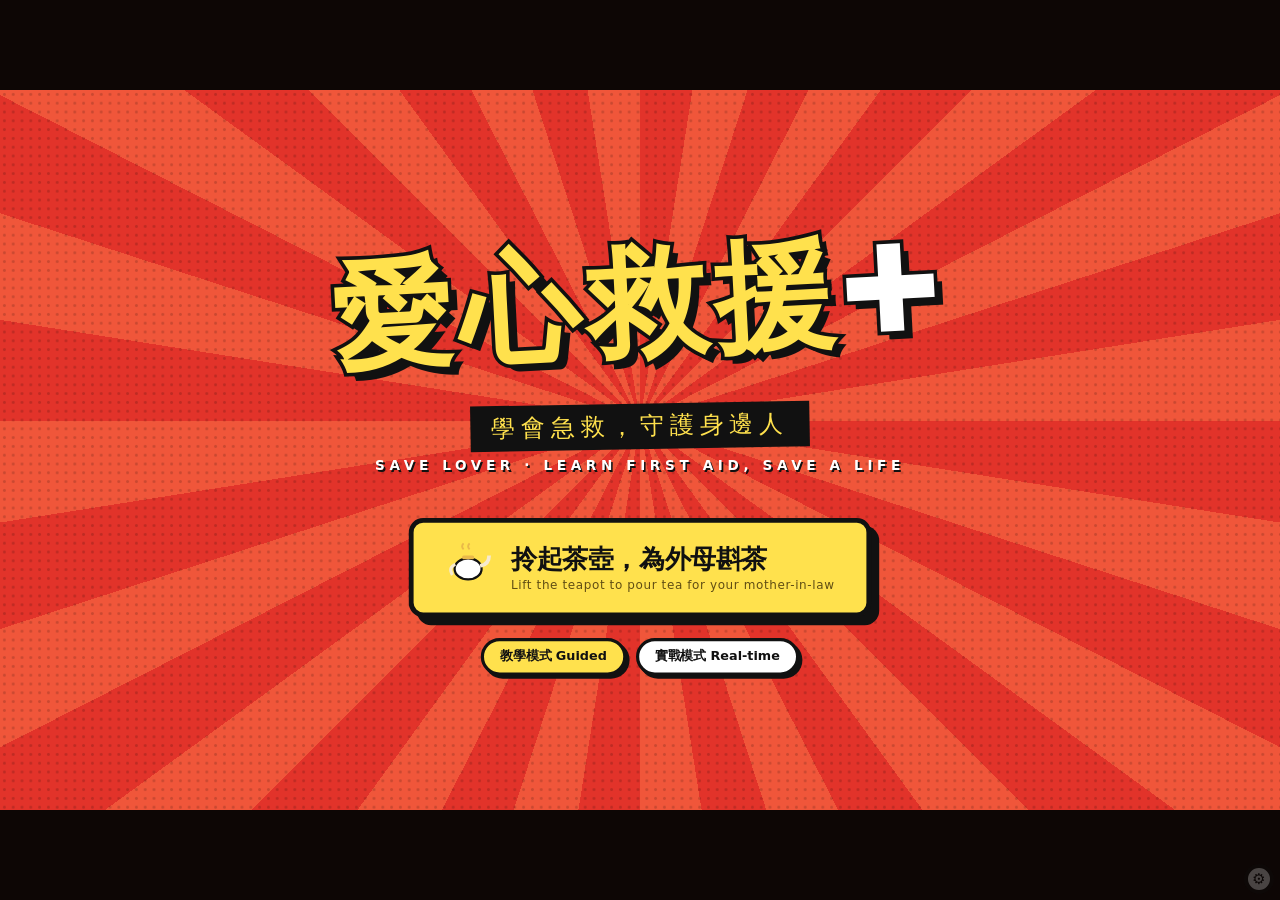
==== commit c1774bc2: "Add files via upload" ====
--- a/index.html
+++ b/index.html
@@ -145,6 +145,11 @@
 #dbFoot .staff{color:#ffb347}
 #dbFoot{position:absolute;left:60px;right:60px;bottom:26px;display:flex;justify-content:space-between;font-size:17px;opacity:.85}
 
+/* airway step */
+#airCard{position:absolute;left:50%;top:220px;transform:translateX(-50%);z-index:6;display:none;align-items:center;gap:26px;padding:20px 30px;background:#fffaf0;color:#1c0f0b;border:5px solid #111;border-radius:12px;box-shadow:10px 10px 0 #111;width:980px}
+#airCard svg{width:420px;flex:none}
+#airCard ol{margin:0;padding-left:1.4em;font-size:30px;line-height:1.35;display:flex;flex-direction:column;gap:14px}
+#airCard li b{font-weight:900}#airCard li small{display:block;font-size:17px;color:#6b5a4c}
 /* posture briefing */
 #brief{position:absolute;left:60px;right:60px;top:200px;bottom:200px;z-index:6;display:none;flex-direction:column;gap:18px;background:var(--panel);border:2px solid var(--gold);border-radius:24px;padding:24px 30px}
 #brief h2{margin:0;font-size:36px;font-weight:900}#brief h2 small{font-size:16px;font-weight:400;opacity:.7;margin-left:12px;letter-spacing:.12em}
@@ -185,6 +190,14 @@
 #certStats b{display:block;font-size:40px;font-variant-numeric:tabular-nums;line-height:1.1}
 #certFoot{display:flex;justify-content:space-between;margin-top:28px;font-size:20px;font-weight:800;letter-spacing:.2em;color:#9a6b10}
 #certSeal{position:absolute;left:14px;top:556px;width:120px;height:120px;border-radius:50%;background:#b3211f;color:#f8efd9;font-size:64px;font-weight:900;display:flex;align-items:center;justify-content:center;transform:rotate(-10deg);box-shadow:0 0 0 5px #f8efd9 inset,0 0 0 8px #b3211f inset}
+#cert.fail{background:radial-gradient(ellipse at 50% 40%,#2a2a2a,#0c0c0c)}
+#cert.fail #certCard{background:#e9e6df;box-shadow:0 0 0 6px #555, 0 0 0 14px #e9e6df, 0 0 0 18px #555, 0 30px 80px #000c;transform:rotate(-1.2deg)}
+#cert.fail #certText h2{color:#1c1c1c}
+#cert.fail #certText p b{color:#1c1c1c}
+#cert.fail #certPhoto{border-color:#555;filter:grayscale(1) contrast(1.1)}
+#cert.fail #certSeal{background:#1c1c1c;box-shadow:0 0 0 5px #e9e6df inset,0 0 0 8px #1c1c1c inset}
+#cert.fail #certText .cap,#cert.fail #certFoot{color:#666}
+#cert.fail #certStats div{border-top-color:#888}
 #cert.pose .done-only{display:none} #cert.done .pose-only{display:none} #cert.pose #certSeal{display:none}
 #flash{position:absolute;inset:0;background:#fff;opacity:0;pointer-events:none;z-index:20}
 #toast{position:absolute;left:50%;top:190px;transform:translateX(-50%);background:#c96a00;color:#fff;padding:12px 26px;border-radius:999px;font-size:24px;font-weight:800;z-index:8;display:none;box-shadow:0 8px 30px #000a;white-space:nowrap}
@@ -220,6 +233,72 @@
 }
 #sim label{display:flex;align-items:center;gap:8px;margin-top:6px}
 #sim input[type=range]{flex:1}
+
+/* ===== retro Hong Kong comic look: thick ink outlines, flat colours, halftone dots, hard offset shadows ===== */
+:root{ --ink:#111; --paper:#fffaf0; --cyellow:#ffe14d; --cred:#d42a1e; --cgreen:#13804a; --camber:#c25a00;
+  --halftone:radial-gradient(circle at 50% 50%, rgba(0,0,0,.16) 1.6px, transparent 1.9px) 0 0/11px 11px; }
+#stage{background:#f7cf5c}
+/* title: comic cover with sun rays */
+#title{background:var(--halftone), repeating-conic-gradient(from 0deg at 50% 46%, #e2332a 0 9deg, #f0563a 9deg 18deg)}
+#title h1{font-size:150px;color:var(--cyellow);-webkit-text-stroke:9px var(--ink);paint-order:stroke fill;text-shadow:10px 10px 0 var(--ink);letter-spacing:.06em;transform:rotate(-3deg)}
+#title h1 span{color:#fff}
+#title h2{background:var(--ink);color:var(--cyellow);padding:8px 26px;letter-spacing:.24em;margin-top:22px;transform:rotate(-1deg)}
+#title .en{color:#fff;font-weight:900;text-shadow:2px 2px 0 var(--ink);opacity:1}
+#startCue{background:var(--cyellow);color:var(--ink);border:6px solid var(--ink);border-radius:18px;box-shadow:10px 10px 0 var(--ink)}
+#startCue small{color:#3a2a06}
+#startCue svg [fill="#f6ead0"]{fill:#fff;stroke:var(--ink);stroke-width:3}
+#homeCheck{color:var(--cyellow);background:var(--ink);padding:0 14px;border-radius:6px}
+#homeCheck:empty{display:none}
+.pill{background:#fff;color:var(--ink);border:4px solid var(--ink);font-weight:800;box-shadow:4px 4px 0 var(--ink)}
+.pill.on{background:var(--cyellow);color:var(--ink);border-color:var(--ink)}
+#simBtn{box-shadow:none}
+/* top bar */
+#topbar{background:none}
+#sceneTag{background:var(--ink);color:var(--cyellow);padding:6px 16px 8px;border-radius:4px;box-shadow:5px 5px 0 rgba(0,0,0,.35);transform:rotate(-1.5deg)}
+#sceneTag:empty{display:none}
+#sceneTag small{color:#fff}
+#logo{color:var(--ink);background:#fff;border:4px solid var(--ink);padding:2px 14px;border-radius:8px;box-shadow:4px 4px 0 var(--ink)}
+#logo b{color:var(--cred)}
+#surv,#clock{background:var(--ink);color:#fff;padding:6px 12px;border-radius:8px;border:3px solid #fff}
+/* objective: yellow comic caption box */
+#objective{background:var(--cyellow);color:var(--ink);border:6px solid var(--ink);border-radius:6px;box-shadow:10px 10px 0 var(--ink)}
+#objective .en{color:#3a2a06;opacity:1}
+#objIcon{background:var(--ink);border-radius:50%;padding:7px;display:flex}
+#objIcon svg{width:58px;height:58px}
+/* dialogue: speech bubble */
+#dialog{background:#fff;color:var(--ink);border:6px solid var(--ink);border-radius:34px;box-shadow:10px 10px 0 var(--ink)}
+#dialog::after{content:"";position:absolute;left:80px;top:-34px;width:42px;height:42px;background:#fff;border-left:6px solid var(--ink);border-top:6px solid var(--ink);transform:skewX(-28deg) rotate(18deg);transform-origin:bottom left}
+#dialog .who{border:3px solid var(--ink)}
+#dialog .en{color:#5a4a3c;opacity:1}
+/* panels become comic frames */
+.card,#brief{background:var(--paper);color:var(--ink);border:6px solid var(--ink);border-radius:10px;box-shadow:10px 10px 0 var(--ink)}
+.card h3{color:var(--cred)}
+.card svg [fill="#f6ead0"],#brief svg [fill="#f6ead0"]{fill:var(--ink)}
+.card svg [stroke="#f6ead0"],#brief svg [stroke="#f6ead0"]{stroke:var(--ink)}
+#posMsg[style*="5fe0aa"]{color:var(--cgreen)!important}
+#coach.ok{color:var(--cgreen)}#coach.no{color:var(--camber)}
+#beatRing{border-color:rgba(0,0,0,.15)}
+#beatPulse{background:radial-gradient(#ff7b6b,#d42a1e);border:5px solid var(--ink)}
+#lamp{background:#e9e2d2;border-color:#8a7c68}
+#lamp.on{background:#2fd17e;border-color:var(--ink)}
+#lampTxt.on{color:var(--cgreen)}
+#rateRow,#depthVal{color:var(--ink)}
+#cardPosture li:before{background:var(--cred)}
+#brief .bs{border-color:rgba(0,0,0,.25)}
+#brief .bs.on{border-color:var(--cred);background:#fff}
+#brief h2 small{color:#5a4a3c}
+#briefGo{color:var(--cgreen)}
+#aedDev{border:6px solid var(--ink);box-shadow:10px 10px 0 var(--ink)}
+.dim #scene{filter:brightness(.55) saturate(.9)}
+/* debrief and certificate: printed comic page */
+#debrief{background:var(--halftone), #1a0c08}
+#certCard{border:6px solid var(--ink)}
+#cert{background:var(--halftone), repeating-conic-gradient(from 0deg at 50% 50%, #7a1a14 0 9deg, #8f2219 9deg 18deg)}
+#cert.fail{background:var(--halftone), repeating-conic-gradient(from 0deg at 50% 50%, #222 0 9deg, #2d2d2d 9deg 18deg)}
+/* collapse sound effect */
+@keyframes bangPop{0%{transform:translate(1090px,440px) scale(.2) rotate(-20deg)}35%{transform:translate(1090px,440px) scale(1.15) rotate(6deg)}100%{transform:translate(1090px,440px) scale(1) rotate(0)}}
+#bang.pop{animation:bangPop .45s ease-out both}
+@media (prefers-reduced-motion: reduce){#bang.pop{animation:none}}
 </style>
 </head>
 <body>
@@ -228,74 +307,104 @@
 <!-- ===== SCENE (replace with your own renders: see ASSETS in script) ===== -->
 <svg id="scene" viewBox="0 0 1600 900" preserveAspectRatio="xMidYMid slice" aria-hidden="true">
   <defs>
-    <pattern id="carpet" width="120" height="80" patternUnits="userSpaceOnUse">
-      <rect width="120" height="80" fill="#9b1c1a"/>
-      <path d="M60 8 L98 40 L60 72 L22 40Z" fill="none" stroke="#d9a441" stroke-width="3" opacity=".55"/>
-      <circle cx="60" cy="40" r="7" fill="#d9a441" opacity=".6"/>
-      <circle cx="0" cy="0" r="5" fill="#d9a441" opacity=".4"/><circle cx="120" cy="0" r="5" fill="#d9a441" opacity=".4"/>
-      <circle cx="0" cy="80" r="5" fill="#d9a441" opacity=".4"/><circle cx="120" cy="80" r="5" fill="#d9a441" opacity=".4"/>
-    </pattern>
-    <pattern id="lattice" width="46" height="46" patternUnits="userSpaceOnUse">
-      <rect width="46" height="46" fill="#2b130c"/>
-      <path d="M0 23H46M23 0V46M8 8h30v30H8z" fill="none" stroke="#7a4326" stroke-width="4"/>
-    </pattern>
-    <linearGradient id="wallg" x1="0" y1="0" x2="0" y2="1"><stop offset="0" stop-color="#d9c08e"/><stop offset="1" stop-color="#f0deb6"/></linearGradient>
-    <radialGradient id="glow"><stop offset="0" stop-color="#ffd27a" stop-opacity=".7"/><stop offset="1" stop-color="#ffd27a" stop-opacity="0"/></radialGradient>
+    <pattern id="dots" width="12" height="12" patternUnits="userSpaceOnUse" patternTransform="rotate(30)"><circle cx="6" cy="6" r="2.1" fill="#7a3a10" opacity=".22"/></pattern>
+    <pattern id="dotsDark" width="10" height="10" patternUnits="userSpaceOnUse" patternTransform="rotate(30)"><circle cx="5" cy="5" r="2" fill="#000" opacity=".18"/></pattern>
+    <pattern id="tiles" width="90" height="90" patternUnits="userSpaceOnUse"><rect width="90" height="90" fill="#e8dcc2"/><rect width="45" height="45" fill="#c9b892"/><rect x="45" y="45" width="45" height="45" fill="#c9b892"/></pattern>
+    <pattern id="lattice" width="46" height="46" patternUnits="userSpaceOnUse"><rect width="46" height="46" fill="#7c1f12"/><path d="M0 23H46M23 0V46M9 9h28v28H9z" fill="none" stroke="#ffcf5a" stroke-width="4"/></pattern>
   </defs>
-  <rect width="1600" height="420" fill="url(#wallg)"/>
-  <rect y="330" width="1600" height="120" fill="#5a2c1a"/><rect y="330" width="1600" height="10" fill="#7a4326"/>
-  <rect x="540" y="60" width="520" height="300" fill="url(#lattice)" stroke="#3a1a0f" stroke-width="14"/>
-  <circle cx="800" cy="210" r="112" fill="#f0deb6" stroke="#3a1a0f" stroke-width="12"/>
-  <path d="M740 250q30-90 70-70t50 60M770 200q-20-30 10-50" fill="none" stroke="#7c1413" stroke-width="6" stroke-linecap="round"/>
-  <circle cx="790" cy="160" r="9" fill="#b3211f"/><circle cx="842" cy="196" r="7" fill="#b3211f"/><circle cx="760" cy="222" r="6" fill="#b3211f"/>
-  <g fill="#3a1a0f"><rect x="150" y="90" width="150" height="190"/><rect x="1300" y="90" width="150" height="190"/></g>
-  <rect x="162" y="102" width="126" height="166" fill="#e9dcc0"/><rect x="1312" y="102" width="126" height="166" fill="#e9dcc0"/>
-  <path d="M180 240q40-90 90-20M1330 230q30-70 90 10" stroke="#5a6b4a" stroke-width="5" fill="none"/>
-  <!-- AED sign on wall -->
-  <g transform="translate(1180,120)"><rect width="78" height="96" rx="8" fill="#1f8a5f"/><path d="M39 30c-14-18-34 0-18 18l18 18 18-18c16-18-4-36-18-18z" fill="#fff"/><path d="M42 36l-10 14h8l-4 12 12-16h-8z" fill="#1f8a5f"/><text x="39" y="88" text-anchor="middle" font-size="20" font-weight="800" fill="#fff" font-family="sans-serif">AED</text></g>
-  <g><circle cx="330" cy="40" r="130" fill="url(#glow)"/><circle cx="1270" cy="40" r="130" fill="url(#glow)"/>
-    <path d="M330 0v30M1270 0v30" stroke="#3a1a0f" stroke-width="4"/>
-    <ellipse cx="330" cy="62" rx="40" ry="34" fill="#c22b22"/><ellipse cx="1270" cy="62" rx="40" ry="34" fill="#c22b22"/>
-    <rect x="312" y="26" width="36" height="8" fill="#d9a441"/><rect x="1252" y="26" width="36" height="8" fill="#d9a441"/>
-    <rect x="312" y="92" width="36" height="8" fill="#d9a441"/><rect x="1252" y="92" width="36" height="8" fill="#d9a441"/></g>
-  <rect y="420" width="1600" height="480" fill="url(#carpet)"/>
-  <rect y="420" width="1600" height="480" fill="#000" opacity=".12"/>
-  <!-- background tables -->
-  <g opacity=".9"><ellipse cx="170" cy="450" rx="190" ry="40" fill="#f4efe4"/><path d="M-20 450q190 70 380 0v70q-190 60-380 0z" fill="#e3dccb"/>
-    <ellipse cx="1470" cy="452" rx="190" ry="40" fill="#f4efe4"/><path d="M1280 452q190 70 380 0v70q-190 60-380 0z" fill="#e3dccb"/></g>
-  <!-- grandma seated (behind table) -->
-  <g id="gmSit" transform="translate(520,250)">
-    <g id="gmSitBody">
-      <path d="M-70 250q-6-150 70-160q76 10 70 160z" fill="#7d8a93"/>
-      <path d="M-18 96h36l-6 34h-24z" fill="#e7c3a4"/>
-      <ellipse cx="0" cy="52" rx="46" ry="52" fill="#e7c3a4"/>
-      <path d="M-48 46q-6-62 48-62q54 0 48 62q-16-40-48-40t-48 40z" fill="#d9d9d9"/><circle cx="0" cy="-22" r="22" fill="#d9d9d9"/>
-      <path d="M-20 54q6-6 12 0M8 54q6-6 12 0" stroke="#3a2a22" stroke-width="3.5" fill="none" stroke-linecap="round"/>
-      <path id="gmMouth" d="M-12 78q12 10 24 0" stroke="#8a3b34" stroke-width="3.5" fill="none" stroke-linecap="round"/>
-      <path id="gmArm" d="M40 140q46 30 20 90" stroke="#7d8a93" stroke-width="30" fill="none" stroke-linecap="round"/>
+  <g stroke="#111" stroke-width="5" stroke-linejoin="round">
+    <!-- wall -->
+    <rect x="-10" y="-10" width="1620" height="450" fill="#f7cf5c" stroke="none"/>
+    <rect x="-10" y="-10" width="1620" height="450" fill="url(#dots)" stroke="none"/>
+    <rect x="-10" y="330" width="1620" height="110" fill="#a8432a"/>
+    <path d="M-10 350H1610" stroke-width="3"/>
+    <!-- lattice window with a moon opening -->
+    <rect x="540" y="56" width="520" height="290" fill="url(#lattice)" stroke-width="10"/>
+    <circle cx="800" cy="200" r="112" fill="#bfe6f2" stroke-width="10"/>
+    <path d="M700 252q40-40 80-14t110-6v60H700z" fill="#7fb98a" stroke-width="4"/>
+    <circle cx="760" cy="150" r="22" fill="#fff6d6" stroke-width="4"/>
+    <path d="M840 120q30 30 10 70M850 140l16-6M846 166l18 2" stroke="#7a3a10" stroke-width="5" fill="none"/>
+    <!-- hanging scroll -->
+    <path d="M150 70h150" stroke-width="7"/><rect x="164" y="74" width="122" height="236" fill="#fff8e6"/>
+    <text x="225" y="220" text-anchor="middle" font-size="120" font-weight="900" fill="#111" stroke="none" font-family="'Noto Serif TC','PMingLiU','Songti TC',serif">茶</text>
+    <circle cx="258" cy="282" r="12" fill="#d42a1e" stroke-width="3"/>
+    <!-- wall clock -->
+    <circle cx="1390" cy="170" r="78" fill="#fff8e6" stroke-width="8"/><circle cx="1390" cy="170" r="62" fill="none" stroke-width="3"/>
+    <path d="M1390 170v-42M1390 170l30 18" stroke-width="7" stroke-linecap="round"/><circle cx="1390" cy="170" r="7" fill="#111"/>
+    <path d="M1390 248v40" stroke-width="5"/><circle cx="1390" cy="300" r="16" fill="#ffcf5a"/>
+    <!-- AED sign -->
+    <g transform="translate(1170,110)"><rect width="84" height="104" rx="8" fill="#1f9a64"/><path d="M42 32c-14-18-36 0-18 18l18 18 18-18c18-18-4-36-18-18z" fill="#fff" stroke-width="3"/><path d="M46 38l-10 14h8l-4 12 12-16h-8z" fill="#1f9a64" stroke="none"/><text x="42" y="94" text-anchor="middle" font-size="21" font-weight="900" fill="#fff" stroke="none" font-family="sans-serif">AED</text></g>
+    <!-- lanterns -->
+    <g><path d="M380 0v30M1230 0v30" stroke-width="4"/>
+      <ellipse cx="380" cy="66" rx="44" ry="38" fill="#e2332a"/><ellipse cx="1230" cy="66" rx="44" ry="38" fill="#e2332a"/>
+      <path d="M380 28v76M352 34q-8 32 0 64M408 34q8 32 0 64M1230 28v76M1202 34q-8 32 0 64M1258 34q8 32 0 64" stroke-width="3" fill="none"/>
+      <rect x="360" y="24" width="40" height="10" fill="#ffcf5a" stroke-width="3"/><rect x="1210" y="24" width="40" height="10" fill="#ffcf5a" stroke-width="3"/>
+      <rect x="360" y="100" width="40" height="10" fill="#ffcf5a" stroke-width="3"/><rect x="1210" y="100" width="40" height="10" fill="#ffcf5a" stroke-width="3"/>
+      <path d="M372 112v26M380 112v30M388 112v26M1222 112v26M1230 112v30M1238 112v26" stroke="#e2332a" stroke-width="4"/></g>
+    <!-- floor -->
+    <rect x="-10" y="440" width="1620" height="470" fill="url(#tiles)" stroke="none"/>
+    <rect x="-10" y="440" width="1620" height="470" fill="url(#dotsDark)" stroke="none" opacity=".5"/>
+    <path d="M-10 440H1610" stroke-width="6"/>
+    <!-- dim sum trolley (left) -->
+    <g><rect x="20" y="380" width="200" height="110" rx="10" fill="#c8ccd2"/><path d="M20 410h200" stroke-width="3"/>
+      <ellipse cx="80" cy="378" rx="44" ry="12" fill="#e0b56a"/><rect x="36" y="350" width="88" height="28" fill="#e0b56a"/><ellipse cx="80" cy="350" rx="44" ry="12" fill="#f0cf8c"/>
+      <ellipse cx="168" cy="378" rx="40" ry="11" fill="#e0b56a"/><rect x="128" y="356" width="80" height="22" fill="#e0b56a"/><ellipse cx="168" cy="356" rx="40" ry="11" fill="#f0cf8c"/>
+      <circle cx="44" cy="500" r="14" fill="#333"/><circle cx="196" cy="500" r="14" fill="#333"/></g>
+    <!-- background table (right) -->
+    <g><ellipse cx="1460" cy="470" rx="170" ry="34" fill="#fff"/><path d="M1290 470q170 66 340 0v70q-170 56-340 0z" fill="#f2efe6"/></g>
+    <!-- chairs -->
+    <g fill="#d6362b"><path d="M250 370h84v200h-84z"/><path d="M256 346h72q12 0 12 24h-96q0-24 12-24z"/>
+      <path d="M716 370h84v200h-84z"/><path d="M722 346h72q12 0 12 24h-96q0-24 12-24z"/></g>
+  </g>
+  <!-- grandma, seated -->
+  <g id="gmSit" transform="translate(520,236)">
+    <g id="gmSitBody" stroke="#111" stroke-width="5" stroke-linejoin="round" stroke-linecap="round">
+      <path d="M-82 262Q-90 124 0 108Q90 124 82 262Z" fill="#8e5bb5"/>
+      <g fill="#fff" stroke-width="3"><circle cx="-40" cy="170" r="7"/><circle cx="30" cy="150" r="7"/><circle cx="48" cy="220" r="7"/><circle cx="-20" cy="236" r="7"/></g>
+      <path d="M-24 100h48v18h-48z" fill="#8e5bb5"/>
+      <path d="M-14 84h28v20h-28z" fill="#f2c9a0"/>
+      <circle cx="0" cy="26" r="64" fill="#f2c9a0"/>
+      <path d="M-64 26Q-68 -46 0 -42Q68 -46 64 26Q52 -10 0 -12Q-52 -10 -64 26Z" fill="#cfcfcf"/>
+      <circle cx="0" cy="-54" r="24" fill="#cfcfcf"/>
+      <path d="M-30 -66l62 22" stroke="#d42a1e" stroke-width="6"/><circle cx="34" cy="-43" r="7" fill="#ffcf5a" stroke-width="3"/>
+      <ellipse cx="-24" cy="22" rx="14" ry="17" fill="#fff" stroke-width="4"/><ellipse cx="24" cy="22" rx="14" ry="17" fill="#fff" stroke-width="4"/>
+      <circle cx="-21" cy="26" r="6" fill="#111" stroke="none"/><circle cx="27" cy="26" r="6" fill="#111" stroke="none"/>
+      <path d="M-38 -2q12-8 26 0M12 -2q12-8 26 0" stroke-width="4" fill="none"/>
+      <ellipse cx="0" cy="46" rx="13" ry="10" fill="#eaa27c" stroke-width="4"/>
+      <circle cx="-42" cy="52" r="10" fill="#f08c8c" stroke="none" opacity=".7"/><circle cx="42" cy="52" r="10" fill="#f08c8c" stroke="none" opacity=".7"/>
+      <path id="gmMouth" d="M-18 66q18 16 36 0" stroke-width="4" fill="none"/>
+      <circle cx="-64" cy="40" r="7" fill="#3cb878" stroke-width="3"/><circle cx="64" cy="40" r="7" fill="#3cb878" stroke-width="3"/>
+      <path id="gmArmO" d="M40 140q46 30 20 90" stroke="#111" stroke-width="40" fill="none"/>
+      <path id="gmArm" d="M40 140q46 30 20 90" stroke="#8e5bb5" stroke-width="30" fill="none"/>
     </g>
   </g>
-  <!-- chairs + main table -->
-  <g fill="#8e2420" stroke="#5a1210" stroke-width="4">
-    <path d="M250 380h80v190h-80zM258 360h64q10 0 10 20h-84q0-20 10-20z"/>
-    <path d="M720 380h80v190h-80zM728 360h64q10 0 10 20h-84q0-20 10-20z"/>
+  <!-- main table (in front of grandma) -->
+  <g stroke="#111" stroke-width="5" stroke-linejoin="round">
+    <ellipse cx="520" cy="505" rx="292" ry="64" fill="#fff"/>
+    <path d="M228 505q292 112 584 0v120q-24 18-48 0q-24 18-48 0q-24 18-48 0q-24 18-48 0q-24 18-48 0q-24 18-48 0q-24 18-48 0q-24 18-48 0q-24 18-48 0q-24 18-48 0q-24 18-48 0q-24 18-56 0z" fill="#f2efe6"/>
+    <g id="teapot" transform="translate(610,468)"><ellipse cx="0" cy="8" rx="36" ry="26" fill="#fff"/><path d="M-20 4h40" stroke="#2b62c9" stroke-width="4"/><path d="M32 2q26-6 30-24" stroke-width="7" fill="none"/><path d="M-34 0q-24 6-12 24" stroke-width="5" fill="none"/><ellipse cx="0" cy="-17" rx="15" ry="6" fill="#fff"/><circle cx="0" cy="-24" r="5" fill="#2b62c9"/></g>
+    <g fill="#e0b56a"><ellipse cx="440" cy="492" rx="42" ry="14"/><rect x="398" y="470" width="84" height="22"/><ellipse cx="440" cy="470" rx="42" ry="12" fill="#f0cf8c"/></g>
+    <g fill="#fff" stroke-width="4"><path d="M506 506h28l-4 16h-20z"/><path d="M660 504h28l-4 16h-20z"/></g>
   </g>
-  <ellipse cx="520" cy="505" rx="290" ry="62" fill="#e3c95a"/>
-  <path d="M230 505q290 110 580 0v130q-290 100-580 0z" fill="#cdb244"/>
-  <ellipse cx="520" cy="500" rx="180" ry="34" fill="#f4efe4" opacity=".9"/>
-  <g id="teapot" transform="translate(600,470)"><ellipse cx="0" cy="8" rx="34" ry="24" fill="#f7f7f2" stroke="#b9b6a8" stroke-width="3"/><path d="M30 2q26-6 30-22" stroke="#b9b6a8" stroke-width="8" fill="none"/><path d="M-32 0q-22 6-10 22" stroke="#b9b6a8" stroke-width="6" fill="none"/><ellipse cx="0" cy="-16" rx="14" ry="5" fill="#b9b6a8"/></g>
-  <g fill="#c8a36a" stroke="#8a6a3a" stroke-width="3"><ellipse cx="440" cy="488" rx="40" ry="14"/><rect x="400" y="466" width="80" height="22" rx="4"/><ellipse cx="440" cy="466" rx="40" ry="12" fill="#e2c38d"/></g>
-  <g fill="#fff" stroke="#b9b6a8" stroke-width="2"><ellipse cx="520" cy="512" rx="16" ry="7"/><ellipse cx="660" cy="508" rx="16" ry="7"/></g>
-  <!-- grandma lying on the carpet -->
-  <g id="gmLie" transform="translate(890,652)" opacity="0">
-    <ellipse cx="170" cy="50" rx="330" ry="26" fill="#000" opacity=".28"/>
-    <path d="M40 -34h300q60 6 70 34q-10 30-70 34h-300q-34-34 0-68z" fill="#7d8a93"/>
-    <path d="M410 -18h70v36h-70z" fill="#5f6a72"/><ellipse cx="492" cy="0" rx="20" ry="20" fill="#3a2a22"/>
-    <path d="M120 -40q60-30 120 0" stroke="#7d8a93" stroke-width="26" fill="none" stroke-linecap="round"/>
-    <ellipse cx="-14" cy="0" rx="50" ry="46" fill="#e7c3a4"/>
-    <path d="M-58 -18q-22 18 0 40q-14-20 0-40z" fill="#d9d9d9"/><path d="M-44 -34q-40 34 0 68q-30-34 0-68z" fill="#d9d9d9"/><circle cx="-68" cy="0" r="18" fill="#d9d9d9"/>
-    <path d="M-4 -18q6 6 0 12M-4 8q6 6 0 12" stroke="#3a2a22" stroke-width="3.5" fill="none" stroke-linecap="round"/>
-    <g id="aedPadsScene" opacity="0"><rect x="96" y="-30" width="50" height="34" rx="6" fill="#fff" stroke="#1f8a5f" stroke-width="4"/><rect x="190" y="2" width="50" height="34" rx="6" fill="#fff" stroke="#1f8a5f" stroke-width="4"/></g>
+  <!-- grandma, on the floor -->
+  <g id="gmLie" transform="translate(890,652)" opacity="0" stroke="#111" stroke-width="5" stroke-linejoin="round" stroke-linecap="round">
+    <ellipse cx="190" cy="54" rx="340" ry="22" fill="#000" stroke="none" opacity=".25"/>
+    <path d="M40 -44H340Q426 -40 436 0Q426 40 340 44H40Q4 0 40 -44Z" fill="#8e5bb5"/>
+    <g fill="#fff" stroke-width="3"><circle cx="120" cy="-14" r="7"/><circle cx="210" cy="18" r="7"/><circle cx="290" cy="-20" r="7"/></g>
+    <path d="M420 -26h86v52h-86z" fill="#3a3a68"/><ellipse cx="518" cy="0" rx="20" ry="24" fill="#222"/>
+    <path d="M120 -48q70-30 140 0" stroke-width="38" fill="none"/><path d="M120 -48q70-30 140 0" stroke="#8e5bb5" stroke-width="28" fill="none"/>
+    <path d="M30 -24h20v48h-20z" fill="#8e5bb5"/>
+    <circle cx="-26" cy="0" r="58" fill="#f2c9a0"/>
+    <path d="M-62 -44Q-108 0 -62 44Q-80 0 -62 -44Z" fill="#cfcfcf"/><circle cx="-96" cy="0" r="22" fill="#cfcfcf"/>
+    <path d="M-20 -30q10 8 0 16M-20 14q10 8 0 16" stroke-width="4" fill="none"/>
+    <ellipse cx="4" cy="0" rx="9" ry="12" fill="#eaa27c" stroke-width="4"/>
+    <path d="M24 -10q6 10 0 20" stroke-width="4" fill="none"/>
+    <g id="aedPadsScene" opacity="0" stroke-width="4"><rect x="96" y="-34" width="54" height="36" rx="6" fill="#fff"/><path d="M112 -16h22" stroke="#1f9a64"/><rect x="192" y="2" width="54" height="36" rx="6" fill="#fff"/><path d="M208 20h22" stroke="#1f9a64"/></g>
+  </g>
+  <!-- comic sound effect -->
+  <g id="bang" transform="translate(1090,440)" opacity="0">
+    <path d="M0-120L34-58 104-92 76-24 150 0 76 26 104 94 34 58 0 124-34 58-104 94-76 26-150 0-76-24-104-92-34-58Z" fill="#ffe14d" stroke="#111" stroke-width="7" stroke-linejoin="round"/>
+    <text x="0" y="30" text-anchor="middle" font-size="96" font-weight="900" fill="#d42a1e" stroke="#111" stroke-width="5" paint-order="stroke" font-family="'Noto Sans TC','Microsoft JhengHei',sans-serif">砰！</text>
   </g>
 </svg>
 
@@ -323,6 +432,22 @@
 </div>
 <div id="toast"></div>
 
+<div id="airCard">
+  <svg viewBox="0 0 360 220" aria-hidden="true">
+    <rect x="20" y="150" width="320" height="26" rx="13" fill="#7d8a93" stroke="#111" stroke-width="5"/>
+    <path d="M150 150 Q170 96 238 112 Q262 120 262 150 Z" fill="#8e5bb5" stroke="#111" stroke-width="5"/>
+    <circle cx="112" cy="122" r="44" fill="#f2c9a0" stroke="#111" stroke-width="5"/>
+    <path d="M70 118 q-6 -40 40 -44" stroke="#c9c9c9" stroke-width="16" fill="none" stroke-linecap="round"/>
+    <path d="M150 96 q22 -4 30 10" stroke="#b3211f" stroke-width="5" fill="none" stroke-dasharray="6 6"/>
+    <path d="M86 60 v-34 h40" stroke="#ffe14d" stroke-width="16" fill="none" stroke-linecap="round" stroke-linejoin="round"/>
+    <path d="M86 60 v-34 h40" stroke="#111" stroke-width="4" fill="none" stroke-linecap="round" stroke-linejoin="round"/>
+    <path d="M150 170 q24 -14 18 -44" stroke="#ffe14d" stroke-width="16" fill="none" stroke-linecap="round"/>
+    <path d="M150 170 q24 -14 18 -44" stroke="#111" stroke-width="4" fill="none" stroke-linecap="round"/>
+    <path d="M196 64 l12 -18 l12 18" stroke="#b3211f" stroke-width="6" fill="none" stroke-linecap="round" stroke-linejoin="round"/>
+    <text x="212" y="40" font-size="20" font-weight="900" fill="#b3211f" font-family="sans-serif">頭向後仰</text>
+  </svg>
+  <ol><li><b>解開衣領</b><small>Loosen the collar</small></li><li><b>一隻手按住額頭</b><small>Hand on the forehead</small></li><li><b>兩隻手指托起下巴</b><small>Two fingers lift the chin</small></li></ol>
+</div>
 <div id="brief">
   <h2>開始壓之前：擺好姿勢<small>GET INTO POSITION</small></h2>
   <div id="briefSteps">
@@ -393,10 +518,10 @@
     <div id="certPhoto"><video id="certVideo" muted playsinline></video><canvas id="certShot" width="1040" height="780"></canvas>
       <div id="certNoCam">Save Lover ✚</div><div id="certCount"></div></div>
     <div id="certText">
-      <div class="cap">嘉許狀 · CERTIFICATE OF A LIFESAVER</div>
-      <h2>救心英雄</h2>
+      <div class="cap" id="certCap">嘉許狀 · CERTIFICATE OF A LIFESAVER</div>
+      <h2 id="certTitle">救心英雄</h2>
       <p class="pose-only">恭喜你！<b>請望向鏡頭</b><small>Congratulations — look at the camera</small></p>
-      <p class="done-only">茲證明呢位茶客，喺 <span id="certDate"></span>，<br>用一雙手同一部 AED，救返外母一命。<small>With two hands and an AED, this person saved a life.</small></p>
+      <p class="done-only">茲證明呢位茶客，喺 <span id="certDate"></span>，<br><span id="certBody">用一雙手同一部 AED，救返外母一命。</span><small id="certEn">With two hands and an AED, this person saved a life.</small></p>
       <div id="certStats" class="done-only"></div>
       <div id="certFoot"><span>拍 · 叫 · 壓 · 電</span><span>Save Lover ✚</span></div>
     </div>
@@ -436,6 +561,10 @@
   ambulanceMs: 240000,      // hard time limit of the rescue
   stopMs: 25000,            // nobody pushing for this long during CPR: the paramedics arrive and the round ends
   certMs: 14000,            // how long the certificate stays before the debrief
+  failTitle: '殺人兇手',
+  airwayMs: 25000,          // no chin-lift detected for this long: carry on anyway (noted in the debrief)
+  aedSensor: 'auto',        // 'auto': use the AED wall switch (↑) if it has ever been seen, otherwise the AED arrives by itself
+  aedFetchMs: 12000,        // time given to fetch the AED when there is no AED switch     // title of the joke certificate when she is not saved
   aedPadsMs: 9000,          // the AED steps play by themselves: time given to stick the pads on
   aedAnalyseMs: 4000,       // 'analysing, do not touch'
   aedCountMs: 3000,         // 'stand clear' countdown before the automatic shock
@@ -461,6 +590,7 @@
   aed:'<svg viewBox="0 0 64 64"><rect x="8" y="12" width="48" height="42" rx="8" fill="#1f8a5f"/><path d="M32 24c-8-10-20 0-10 10l10 10 10-10c10-10-2-20-10-10z" fill="#fff"/><path d="M34 27l-6 8h5l-3 8 8-10h-5z" fill="#1f8a5f"/></svg>',
   lid:'<svg viewBox="0 0 64 64"><rect x="8" y="30" width="48" height="24" rx="6" fill="#1f8a5f"/><path d="M10 28L50 8" stroke="#1f8a5f" stroke-width="7" stroke-linecap="round"/><circle cx="32" cy="42" r="6" fill="#8dffc8"/></svg>',
   pads:'<svg viewBox="0 0 64 64"><rect x="8" y="10" width="22" height="16" rx="4" fill="#fff" stroke="#1f8a5f" stroke-width="3"/><rect x="34" y="38" width="22" height="16" rx="4" fill="#fff" stroke="#1f8a5f" stroke-width="3"/><path d="M19 26q0 20 15 20" stroke="#f6ead0" stroke-width="2.5" fill="none"/></svg>',
+  chin:'<svg viewBox="0 0 64 64"><circle cx="30" cy="34" r="16" fill="#f6ead0"/><path d="M14 30q-8-14 4-22" stroke="#e9b949" stroke-width="5" fill="none" stroke-linecap="round"/><path d="M40 50q14-2 14-16" stroke="#e9b949" stroke-width="5" fill="none" stroke-linecap="round"/><path d="M50 26l4 8 6-6" stroke="#e9b949" stroke-width="4" fill="none" stroke-linecap="round"/></svg>',
   clear:'<svg viewBox="0 0 64 64"><circle cx="32" cy="32" r="24" fill="none" stroke="#ff6b6b" stroke-width="6"/><path d="M16 16l32 32" stroke="#ff6b6b" stroke-width="6"/><path d="M26 40V24q0-4 4-4t4 4v-4q0-4 4-4t4 4v20q0 8-8 8t-8-8z" fill="#f6ead0"/></svg>',
   shock:'<svg viewBox="0 0 64 64"><circle cx="32" cy="32" r="26" fill="#ff8a1c"/><path d="M35 10L18 36h12l-3 18 19-28H34z" fill="#fff"/></svg>',
 };
@@ -533,7 +663,7 @@
 /* ===================== recorded voices =====================
    Every spoken line can be a recording in the folder voice/ next to this file, named by voiceId(text) + .mp3 or .wav
    (record.html makes them). A recording always wins; a line without one falls back to the device's Cantonese voice. */
-const VOICE_LINES = ["星期六朝早，長發邨茶樓。你照舊陪外母飲茶。", "乖喇，又嚟陪我。今日啲蝦餃好新鮮，食多兩粒啦。", "下星期六阿女生日，我哋再嚟呢度，好唔好？", "咦……我個心口……有啲翳……", "砰——外母成個人跌咗落地，一動不動。", "茶樓好嘈，冇人留意到。而家得你。", "媽！媽！你聽唔聽到？", "冇反應。冇反應，就要即刻求救。", "999 緊急中心。", "長發邨茶樓！我外母暈低咗，叫佢冇反應！", "救護車出發緊。放低電話，我一路教你做。", "佢有冇正常呼吸？睇住佢心口。", "心口冇起伏，只係間中喘氣：唔係正常呼吸。", "即刻做心外壓！", "跟住畫面擺好姿勢，一撳落去就開始計。", "跪喺膝頭貼紙上。", "雙手疊埋，掌根放喺胸口貼紙。", "手踭伸直，膊頭喺手正上方。", "準備好，跟住節拍，開始壓！", "壓深啲", "做得好，唔好停！附近有冇 AED？睇下牆上綠色標誌，攞過嚟！", "AED 到！即刻開機，跟佢指示。", "好！而家用 AED，撳開機掣。", "你手上有 AED？即刻開機，跟佢指示。", "AED 已開機。請保持冷靜，跟住指示做。", "撕開電極片，一塊貼喺右邊鎖骨下面，一塊貼喺左邊腋下。", "正在分析心律。不要觸碰病人。", "建議電擊。所有人離開病人。", "電擊完成。電極片唔好撕走，立即繼續心外壓。", "遠處傳嚟救護車聲。救護員衝入嚟接手。", "有返脈搏喇！你頭先嘅心外壓同電擊，救返佢一命。", "下個星期六，同一張枱。", "今次等我斟茶畀你。", "恭喜你，救返外母！你係救心英雄。", "你一直壓到救護員到場。但係心臟始終未回復正常跳動。", "我哋接手。你做心外壓爭取到時間，但係佢心臟一直未回復正常跳動。", "外母送入深切治療部。醫生話：如果早啲用到 AED，機會會大好多。", "冇人繼續壓。幾分鐘後救護員先趕到。", "救護員到場，接手急救。", "我哋盡力喇…… 太遲喇。", "下個星期六，張枱空咗一個位。", "現實冇得重來。但喺呢度，你可以再試一次。", "先影張飲茶相。坐好，望住鏡頭。", "等陣！未確認佢有冇反應，亦未求救。先拍膊頭。", "電話喺手。打之前，先拍膊頭確認佢有冇反應。", "得你一個人撐唔耐。先打 999，調派員會教你做。", "AED 到手——但你仲未確認佢有冇反應，亦未叫救護車。", "AED 到手。記住仲要打 999。"];
+const VOICE_LINES = ["星期六朝早，長發邨茶樓。你照舊陪外母飲茶。", "乖喇，又嚟陪我。今日啲蝦餃好新鮮，食多兩粒啦。", "下星期六阿女生日，我哋再嚟呢度，好唔好？", "咦……我個心口……有啲翳……", "砰——外母成個人跌咗落地，一動不動。", "茶樓好嘈，冇人留意到。而家得你。", "媽！媽！你聽唔聽到？", "冇反應。冇反應，就要即刻求救。", "999 緊急中心。", "長發邨茶樓！我外母暈低咗，叫佢冇反應！", "救護車出發緊。放低電話，我一路教你做。", "解開佢衣領，一隻手按住額頭，另一隻手托起下巴，打開氣道。", "佢有冇正常呼吸？睇住佢心口。", "心口冇起伏，只係間中喘氣：唔係正常呼吸。", "即刻做心外壓！", "跟住畫面擺好姿勢，一撳落去就開始計。", "跪喺膝頭貼紙上。", "雙手疊埋，掌根放喺胸口貼紙。", "手踭伸直，膊頭喺手正上方。", "準備好，跟住節拍，開始壓！", "壓深啲", "做得好，唔好停！附近有冇 AED？睇下牆上綠色標誌，攞過嚟！", "AED 到！即刻開機，跟佢指示。", "好！而家用 AED，撳開機掣。", "你手上有 AED？即刻開機，跟佢指示。", "AED 已開機。請保持冷靜，跟住指示做。", "撕開電極片，一塊貼喺右邊鎖骨下面，一塊貼喺左邊腋下。", "正在分析心律。不要觸碰病人。", "建議電擊。所有人離開病人。", "電擊完成。電極片唔好撕走，立即繼續心外壓。", "遠處傳嚟救護車聲。救護員衝入嚟接手。", "有返脈搏喇！你頭先嘅心外壓同電擊，救返佢一命。", "下個星期六，同一張枱。", "今次等我斟茶畀你。", "恭喜你，救返外母！你係救心英雄。", "你一直壓到救護員到場。但係心臟始終未回復正常跳動。", "我哋接手。你做心外壓爭取到時間，但係佢心臟一直未回復正常跳動。", "外母送入深切治療部。醫生話：如果早啲用到 AED，機會會大好多。", "冇人繼續壓。幾分鐘後救護員先趕到。", "救護員到場，接手急救。", "我哋盡力喇…… 太遲喇。", "下個星期六，張枱空咗一個位。", "現實冇得重來。但喺呢度，你可以再試一次。", "先影張飲茶相。坐好，望住鏡頭。", "等陣！未確認佢有冇反應，亦未求救。先拍膊頭。", "電話喺手。打之前，先拍膊頭確認佢有冇反應。", "得你一個人撐唔耐。先打 999，調派員會教你做。", "AED 到手——但你仲未確認佢有冇反應，亦未叫救護車。", "AED 到手。記住仲要打 999。"];
 function voiceId(t){ let h=5381; for(let i=0;i<t.length;i++){ h=((h<<5)+h+t.charCodeAt(i))|0; } return 'v'+(h>>>0).toString(36); }
 const VO = { tok:0, src:null, el:null, raw:{}, buf:{}, list:null, http: /^https?:/.test(location.protocol) };
 function voiceManifest(){                     // voice/index.json lists the recordings that exist, so missing ones cost no requests
@@ -649,7 +779,7 @@
    2) Distance sensor on a small Arduino over USB serial, one line per reading:   D,<millimetres>
       Game -> Arduino (optional chest light):  L,0 off / L,1 beat / L,2 good / L,3 bad / L,4 hands off
    ===================================================================== */
-const HW = { contact:0, touch:0, dialEv:0, tof:-1, base:0, depth:0, shoulder:0, phone:0, aed:0, lid:0, pad1:0, pad2:0, shock:0, breath:0, pot:0, posC:0, posLow:0 };
+const HW = { contact:0, touch:0, dialEv:0, chin:0, chinEv:0, tof:-1, base:0, depth:0, shoulder:0, phone:0, aed:0, lid:0, pad1:0, pad2:0, shock:0, breath:0, pot:0, posC:0, posLow:0 };
 const PREV = {};
 let port=null, writer=null, serialOk=false, lastFrame=0;
 
@@ -680,13 +810,13 @@
 function ledFlash(n){ send('L,'+n); ledNow=''; }
 
 /* ----- Makey Makey / keyboard ----- */
-const KEYS = { arrowleft:'shoulder', arrowright:'phone', arrowup:'aed', arrowdown:'pot', w:'pot' };   // + Space = chest pushed 5 cm (W kept as a spare key for the teapot)
+const KEYS = { arrowleft:'shoulder', arrowright:'phone', arrowup:'aed', arrowdown:'pot', w:'chin' };   // + Space = chest pushed 5 cm; W = chin lifted (tilt switch in the head)
 const LIFT = { pot:1, phone:1, aed:1 };          // key released = object picked up
 const HOLD = { shock:1, touch:1 };                // true only while the key is held
                                                  // lid / pad1 / pad2 stay on once pressed, until the game resets
 const SIM = { down:false, target:55, d:0, was:false };
 const SIMOBJ = [
-  ['pot','茶壺','↓'],['shoulder','膊頭','←'],['phone','電話','→'],['aed','AED','↑'],
+  ['pot','茶壺','↓'],['shoulder','膊頭','←'],['phone','電話','→'],['chin','下巴','W'],['aed','AED','↑'],
 ];
 const simBox=$('#simObjs');
 SIMOBJ.forEach(([k,label,key])=>{ const b=document.createElement('button'); b.id='sim_'+k; b.innerHTML=label+'<kbd>'+key+'</kbd>';
@@ -696,6 +826,7 @@
 function simAct(k){ audio();
   if(k==='shoulder'){ HW.shoulder=900; return; }
   if(k==='shock'){ HW.shockEv=1; return; }
+  if(k==='chin'){ HW.chinEv=1; return; }
   if(k==='dial'){ HW.dialEv=1; return; }
   if(k==='pot'){ HW[k]=1; setTimeout(()=>HW[k]=0,250); return; }   // momentary
   if(LIFT[k]){ HW[k]=HW[k]?0:1; return; }
@@ -708,6 +839,7 @@
     if(LIFT[m]) HW[m]=0;                              // object is sitting on its contacts
     else if(m==='shoulder'){ if(!e.repeat) HW.shoulder=900; }
     else if(m==='dial'){ if(!e.repeat) HW.dialEv=1; }
+    else if(m==='chin'){ if(!e.repeat){ HW.chinEv=1; } HW.chin=1; }
     else { if(m==='shock' && !e.repeat) HW.shockEv=1; HW[m]=1; }
     return; }
   if(e.repeat) return;
@@ -715,7 +847,7 @@
   else if(k==='h') toggleSim(); else if(k==='r') reset(); else if(k==='q') fullscreen();
   else if(k==='enter' && G.state==='ATTRACT') simAct('pot');
 });
-addEventListener('keyup',e=>{ const m=KEYS[e.key.toLowerCase()]; if(m && LIFT[m]) PLACED[m]=0;
+addEventListener('keyup',e=>{ const m=KEYS[e.key.toLowerCase()]; if(m && LIFT[m]) PLACED[m]=0; if(m==='chin') HW.chin=0;
   if(m){ if(LIFT[m]) HW[m]=1; else if(HOLD[m]) HW[m]=0; }
   if(e.code==='Space'){ SIM.down=false; HW.contact=0; } });
 const sensorLive = ()=> serialOk && performance.now()-lastFrame<1000;   // distance sensor is sending: use it; otherwise use the Space contact point
@@ -811,6 +943,7 @@
   response:{ i:'shoulder', zh:'拍佢兩邊膊頭，大聲叫佢', en:'Tap both shoulders and shout — is she responsive?' },
   call:     { i:'phone',    zh:'拎起電話，打 999 求救', en:'Pick up the phone to call 999' },
   dial:     { i:'phone',    zh:'撳 9-9-9，再撳綠色撥號掣', en:'Dial 9-9-9 and press the green call button' },
+  airway:   { i:'chin',     zh:'解開衣領，一手按額頭、一手托起下巴', en:'Loosen the collar, hand on the forehead, lift the chin' },
   breath:   { i:'breath',   zh:'睇住佢心口：有冇正常呼吸？', en:'Watch her chest: is she breathing normally?' },
   cpr:     { i:'chest',    zh:'跪低，雙手壓喺胸口正中，跟住節拍用力壓', en:'Kneel, hands on centre of chest, push hard and fast' },
   fetch:   { i:'aed',      zh:'AED 喺邊？搵綠色標誌，攞過嚟！', en:'Where is the AED? Find the green sign and bring it here' },
@@ -854,7 +987,7 @@
   clearTimeout(G.qTimer); clearTimeout(G.noteT); stopVoice(); if(window.speechSynthesis) try{speechSynthesis.cancel()}catch(e){}
   Object.assign(G,{ state:'ATTRACT', busy:false, queue:[], then:null, surv:85, comps:[], round:0, roundCount:0, lastComp:0, log:{}, flags:{}, breathAcc:0, aedFetched:false, called:false, shocked:false, t0:0, pending:[], tShock:0, tResume:0, touchLatch:false, anT:0, lastContact:0, warned:false, shallow:0, phoneUp:false, tDial:0, clearTouches:0 });
   HW.contact=0; $('#lampCount').textContent='0 下到位';
-  ['#dialog','#cpr','#aed','#debrief','#surv','#clock','#cert','#photo','#brief'].forEach(s=>$(s).style.display='none'); hideObj(); clearTimeout(G.certT); clearTimeout(G.photoT); clearTimeout(G.briefT);
+  ['#dialog','#cpr','#aed','#debrief','#surv','#clock','#cert','#photo','#brief','#airCard'].forEach(s=>$(s).style.display='none'); hideObj(); clearTimeout(G.certT); clearTimeout(G.photoT); clearTimeout(G.briefT);
   music('tea');
   G.photo=false; { const c=$('#certShot'); c.getContext('2d').clearRect(0,0,c.width,c.height); }
   Object.assign(HW,{ pot:0, phone:0, aed:0, lid:0, pad1:0, pad2:0, shock:0, shoulder:0 }); for(const k in PREV) PREV[k]=0;
@@ -881,15 +1014,17 @@
       ['nar','星期六朝早，長發邨茶樓。你照舊陪外母飲茶。','Saturday morning. Yum cha with your mother-in-law, as always.'],
       ['gm','「乖喇，又嚟陪我。今日啲蝦餃好新鮮，食多兩粒啦。」','“Good of you to come. The har gow is fresh today — have some more.”'],
       ['gm','「下星期六阿女生日，我哋再嚟呢度，好唔好？」','“It’s my daughter’s birthday next Saturday. Let’s come back here, shall we?”'],
-      ['gm','「咦……我個心口……有啲翳……」','“Oh… my chest… it feels tight…”', ()=>{ $('#gmSitBody').setAttribute('transform','rotate(8)'); $('#gmArm').setAttribute('d','M40 140q30 20 -30 20'); }],
+      ['gm','「咦……我個心口……有啲翳……」','“Oh… my chest… it feels tight…”', ()=>{ $('#gmSitBody').setAttribute('transform','rotate(8)'); setArm('M40 140q30 20 -30 20'); }],
     ], ()=>go('COLLAPSE')); },
-  COLLAPSE(){ music(null); flash('#fff'); beep(90,.5,'sawtooth',.3); $('#gmSit').setAttribute('opacity',0); $('#gmLie').setAttribute('opacity',1); $('#gmArm').setAttribute('d','M40 140q46 30 20 90');
+  COLLAPSE(){ music(null); flash('#fff'); beep(90,.5,'sawtooth',.3); { const b=$('#bang'); b.setAttribute('opacity',1); b.classList.remove('pop'); void b.getBBox(); b.classList.add('pop'); setTimeout(()=>b.setAttribute('opacity',0), FAST?50:1800); } $('#gmSit').setAttribute('opacity',0); $('#gmLie').setAttribute('opacity',1); setArm('M40 140q46 30 20 90');
     tag('場景二 · 突發','SCENE 2 · COLLAPSE'); G.t0=performance.now(); G.surv=85; $('#surv').style.display='block'; $('#clock').style.display='block';
     say([['nar','砰——外母成個人跌咗落地，一動不動。','She slumps to the floor and lies still.'],
          ['nar','茶樓好嘈，冇人留意到。而家得你。','The restaurant is noisy. Nobody has noticed. It is up to you.']], ()=>go('RESPONSE')); },
   RESPONSE(){ music('tense'); setObj('response', true); },
   CALL(){ if(G.called){ go('BREATH'); return; } if(G.phoneUp){ connectCall(); return; } setObj('call', true); },
-  BREATH(){ G.breathAcc=0; show('op','「佢有冇正常呼吸？睇住佢心口。」','“Is she breathing normally? Watch her chest.”'); setObj('breath'); G.tState=performance.now(); },
+  AIRWAY(){ hideObj(); setObj('airway'); $('#airCard').style.display='flex'; G.tState=performance.now();
+    show('op','「解開佢衣領，一隻手按住額頭，另一隻手托起下巴，打開氣道。」','“Loosen her collar. One hand on her forehead, the other lifts her chin to open the airway.”'); },
+  BREATH(){ $('#airCard').style.display='none'; G.breathAcc=0; show('op','「佢有冇正常呼吸？睇住佢心口。」','“Is she breathing normally? Watch her chest.”'); setObj('breath'); G.tState=performance.now(); },
   PRECPR(){ hideObj();
     const lines=[['nar','心口冇起伏，只係間中喘氣：唔係正常呼吸。','No chest movement, only gasping: not normal breathing.'],
       ['op','「即刻做心外壓！」','“Start chest compressions now!”']];
@@ -921,11 +1056,13 @@
   document.querySelectorAll('#aedSteps div').forEach(d=>{ const s=+d.dataset.s; d.className = s<n?'done': s===n?'now':''; });
   $('#shockBtn').classList.remove('arm'); }
 
+function setArm(d){ ['#gmArm','#gmArmO'].forEach(q=>{ const e=document.querySelector(q); if(e) e.setAttribute('d',d); }); }
+function aedSensorOn(){ return CFG.aedSensor===true || (CFG.aedSensor==='auto' && 'aed' in PLACED); }
 function connectCall(auto){
   G.called=true; G.phoneUp=true; mark('call','ok'); hideObj(); beep(440,.25,'sine',.12); beep(440,.25,'sine',.12,.5);
   say([['op','「999 緊急中心。」','“999, what is your emergency?”'],
        ['you','「長發邨茶樓！我外母暈低咗，叫佢冇反應！」','“Cheung Fat Estate restaurant! My mother-in-law collapsed, she’s not responding!”'],
-       ['op','「救護車出發緊。放低電話，我一路教你做。」','“The ambulance is on its way. Put the phone down, I’ll talk you through it.”']], ()=>go('BREATH'));
+       ['op','「救護車出發緊。放低電話，我一路教你做。」','“The ambulance is on its way. Put the phone down, I’ll talk you through it.”']], ()=>go('AIRWAY'));
 }
 /* ---------- events from hardware ---------- */
 function fire(ev, data){
@@ -935,7 +1072,8 @@
   if(G.state==='DEBRIEF'){ if(ev==='pot' || ev==='shoulder') reset(); return; }
   if(G.state==='CERT'){ if(ev==='pot' && $('#cert').className==='done') endCert(); return; }
   // from the breathing check onwards, the first push starts CPR at once (and is counted), even mid-dialogue
-  if(ev==='comp' && (['BREATH','PRECPR','POSTURE'].includes(G.state) || (G.state==='AED_SHOCK' && G.shocked))){ stopTalk(); go('CPR'); }
+  if(ev==='comp' && G.state==='AIRWAY' && !G.busy){ mark('airway','no','未抬起下巴打開氣道就開始壓'); $('#airCard').style.display='none'; }
+  if(ev==='comp' && (['AIRWAY','BREATH','PRECPR','POSTURE'].includes(G.state) || (G.state==='AED_SHOCK' && G.shocked))){ stopTalk(); go('CPR'); }
   if(ev==='comp') recordComp(data);
   if(G.busy){ if(ev!=='comp' && !G.pending.includes(ev)) G.pending.push(ev); return; }   // cutscene playing: replay afterwards
   const S=G.state;
@@ -953,6 +1091,9 @@
   }
   else if(S==='CALL'){
     if(ev==='phone'){ connectCall(); }
+  }
+  else if(S==='AIRWAY'){
+    if(ev==='chin'){ mark('airway','ok'); beep(880,.1); beep(1100,.12,'square',.12,.1); $('#airCard').style.display='none'; go('BREATH'); }
     else if(ev==='comp'){ if(flag('noCall')) note('得你一個人撐唔耐。先打 999，調派員會教你做。','You cannot do this alone. Call 999 first — the dispatcher will coach you.'); }
   }
   else if(S==='BREATH'){
@@ -1008,6 +1149,9 @@
     // real-time mode: reveal the hint after a delay
     if(G.objGeneric && now-G.tState>CFG.hintDelayMs){ G.flags.hinted=true; setObj(G.objKey,false); }
 
+    if(S==='AIRWAY' && now-G.tState>CFG.airwayMs){ mark('airway','mid','冇偵測到抬起下巴'); $('#airCard').style.display='none'; go('BREATH'); }
+    if(S==='AED_WAIT' && !aedSensorOn() && now-G.tState>CFG.aedFetchMs){ fire('aed'); }
+    if(S==='AED_WAIT' && !aedSensorOn()) ring((now-G.tState)/CFG.aedFetchMs);
     if(S==='BREATH' && G.objKey==='breath'){
       const el=now-G.tState; ring(el/CFG.breathMs); if(el>CFG.breathMs||FAST) go('PRECPR');
     }
@@ -1019,7 +1163,7 @@
       if(left!==G.countShown && left>0){ G.countShown=left; aedStep(4,'自動電擊：'+left+'……','Automatic shock in '+left+'…'); beep(900,.1); }
       if(el>CFG.aedCountMs||FAST) aedShock(); }
     if(S==='CPR' && now-Math.max(G.lastComp,G.tState)>CFG.stopMs && !FAST){ say([['nar','冇人繼續壓。幾分鐘後救護員先趕到。','Nobody kept pushing. The paramedics arrive minutes later.']], ()=>go('ENDING')); }
-    if(S==='AED_WAIT' && now-G.tState>25000){ say([['nar','你一直壓到救護員到場。但係心臟始終未回復正常跳動。','You keep compressing until the paramedics arrive. But her heart never gets its rhythm back.']], ()=>go('ENDING')); }
+    if(S==='AED_WAIT' && aedSensorOn() && now-G.tState>25000){ say([['nar','你一直壓到救護員到場。但係心臟始終未回復正常跳動。','You keep compressing until the paramedics arrive. But her heart never gets its rhythm back.']], ()=>go('ENDING')); }
     if(now-G.t0>CFG.ambulanceMs && !FAST){ say([['nar','救護員到場，接手急救。','The paramedics arrive and take over.']], ()=>go('ENDING')); }
   }
   musicLevel(S);
@@ -1062,6 +1206,7 @@
   ['pot','phone','aed'].forEach(k=>{ if(HW[k] && !PREV[k]) fire(k); PREV[k]=HW[k]; });
   if(HW.shockEv){ HW.shockEv=0; fire('shock'); }
   if(HW.dialEv){ HW.dialEv=0; fire('dial'); }
+  if(HW.chinEv){ HW.chinEv=0; fire('chin'); }
   if(HW.shoulder>CFG.shoulderThresh && performance.now()-lastTap>600){ lastTap=performance.now(); fire('shoulder'); } HW.shoulder=0;
 }
 
@@ -1075,28 +1220,33 @@
     pause: (G.tShock&&G.tResume)? ((G.tResume-G.tShock)/1000).toFixed(1):null };
 }
 function ending(){
-  const st=stats(); G.state='ENDING'; let kind = (G.shocked && G.surv>=55 && st.good>=40) ? 'A' : (G.surv>=30 && st.n>=20) ? 'B' : 'C'; G.kind=kind;
+  const st=stats(); G.state='ENDING'; const kind = (G.shocked && G.surv>=55 && st.good>=40) ? 'A' : 'C'; G.kind=kind;   // two endings: saved (A) or not (C)
   music(kind==='A'?'win':'sad');
   $('#surv').style.display='none'; $('#clock').style.display='none';
   const L = {
     A:[['medic','「有返脈搏喇！你頭先嘅心外壓同電擊，救返佢一命。」','“We have a pulse! Your compressions and that shock saved her life.”'],
        ['nar','下個星期六，同一張枱。','The following Saturday. The same table.', ()=>{ tag('尾聲','EPILOGUE'); $('#gmLie').setAttribute('opacity',0); $('#gmSit').setAttribute('opacity',1); $('#gmSitBody').setAttribute('transform',''); }],
        ['gm','「今次等我斟茶畀你。」','“This time, let me pour the tea for you.”']],
-    B:[['medic','「我哋接手。你做心外壓爭取到時間，但係佢心臟一直未回復正常跳動。」','“We’ll take over. Your compressions bought time, but her heart has not found its rhythm.”'],
-       ['nar','外母送入深切治療部。醫生話：如果早啲用到 AED，機會會大好多。','She is taken to intensive care. The doctor says an earlier shock would have made a real difference.', ()=>tag('尾聲','EPILOGUE')]],
     C:[['medic','「我哋盡力喇…… 太遲喇。」','“We did everything we could… it was too late.”'],
        ['nar','下個星期六，張枱空咗一個位。','The following Saturday, one seat at the table is empty.', ()=>{ tag('尾聲','EPILOGUE'); $('#gmLie').setAttribute('opacity',0); }],
        ['nar','現實冇得重來。但喺呢度，你可以再試一次。','Real life has no second try. Here, you get one.']],
   }[kind];
-  say(L, ()=> kind==='A' ? cert(st) : debrief(kind, st));
-}
-/* ---------- certificate: only when she is saved ---------- */
-function cert(st){
-  G.state='CERT'; G.lastEvent=performance.now(); G.certSt=st; tag('',''); const el=$('#cert'); el.className='done'; el.style.display='flex';
+  say(L, ()=> cert(st, kind!=='A'));
+}
+/* ---------- certificate: a hero's one when she is saved, a joke "killer" one when she is not ---------- */
+function sadTrombone(){ [392,370,349,330].forEach((f,i)=>beep(f, i<3?.32:.9, 'sawtooth', .12, i*.36)); }
+function cert(st, fail){
+  G.state='CERT'; G.lastEvent=performance.now(); G.certSt=st; G.certFail=!!fail; tag('',''); const el=$('#cert'); el.className='done'+(fail?' fail':''); el.style.display='flex';
+  $('#certCap').textContent = fail ? '證書（搞笑版）· JUST KIDDING' : '嘉許狀 · CERTIFICATE OF A LIFESAVER';
+  $('#certTitle').textContent = fail ? CFG.failTitle : '救心英雄';
+  $('#certBody').textContent = fail ? '眼白白睇住外母……冇救返佢。' : '用一雙手同一部 AED，救返外母一命。';
+  $('#certEn').textContent = fail ? '講笑㗎！真係遇到，肯出手已經好過乜都唔做。下次記住：拍、叫、壓、電。' : 'With two hands and an AED, this person saved a life.';
+  $('#certSeal').textContent = fail ? '兇' : '救';
   $('#certVideo').style.display='none'; $('#certShot').style.display = G.photo?'block':'none'; $('#certNoCam').style.display = G.photo?'none':'flex';
   const d=new Date(); $('#certDate').textContent = d.getFullYear()+' 年 '+(d.getMonth()+1)+' 月 '+d.getDate()+' 日';
   $('#certStats').innerHTML = `<div><b>${st.good}%</b>合格按壓</div><div><b>${st.avgRate||'–'}</b>每分鐘次數</div><div><b>${st.tShock!=null?st.tShock+' 秒':'–'}</b>倒地至電擊</div>`;
-  flash('#fff'); beep(880,.12); beep(1320,.2,'sine',.15,.14); speak('恭喜你，救返外母！你係救心英雄。','op');
+  if(fail) $('#certStats').innerHTML = `<div><b>${st.good}%</b>合格按壓</div><div><b>${st.n}</b>壓咗幾多下</div><div><b>${G.shocked?'有':'冇'}</b>用到 AED</div>`;
+  if(fail){ flash('#888'); sadTrombone(); } else { flash('#fff'); beep(880,.12); beep(1320,.2,'sine',.15,.14); speak('恭喜你，救返外母！你係救心英雄。','op'); }
   G.certT=setTimeout(()=>{ if(G.state==='CERT') endCert(); }, FAST?400:CFG.certMs);
 }
 function takePhoto(){
@@ -1115,7 +1265,7 @@
   $('#cert').className='done'; G.lastEvent=performance.now();
   G.certT=setTimeout(()=>{ if(G.state==='CERT') endCert(); }, FAST?400:CFG.certMs);
 }
-function endCert(){ clearTimeout(G.certT); $('#cert').style.display='none'; debrief('A', G.certSt); }
+function endCert(){ clearTimeout(G.certT); $('#cert').style.display='none'; debrief(G.certFail?'C':'A', G.certSt); }
 function debrief(kind, st){
   G.state='DEBRIEF'; G.lastEvent=performance.now();
   const head = { A:['你救返外母','She lives — because of you'], B:['你爭取到時間，但未夠','You bought time, but not enough'], C:['今次救唔到','Not this time'] }[kind];
@@ -1129,9 +1279,10 @@
    <div id="dbGrid"><ul class="steps">
      ${row('response','① 拍膊頭、叫佢','確認冇反應先至係心臟驟停嘅第一個訊號')}
      ${row('call','② 拎起電話打 999','調派員會一路教你做，你唔使記晒所有步驟')}
-     ${row('cpr1','③ 心外壓 30 下','胸口正中、5–6 cm 深、每分鐘 100–120 下')}
-     ${row('aedFetch','④ 攞 AED，跟住佢嘅語音做','開機 → 貼電極片（右鎖骨下、左腋下）→ 分析同電擊時唔好掂病人。電極片一直貼住，等救護員接手')}
-     ${row('cpr2','⑤ 電擊後即刻繼續壓','電擊完心臟未必即刻有力，要靠你繼續泵血')}
+     ${row('airway','③ 解開衣領、抬起下巴','打開氣道，再睇佢有冇正常呼吸')}
+     ${row('cpr1','④ 心外壓 30 下','胸口正中、5–6 cm 深、每分鐘 100–120 下')}
+     ${row('aedFetch','⑤ 攞 AED，跟住佢嘅語音做','開機 → 貼電極片（右鎖骨下、左腋下）→ 分析同電擊時唔好掂病人。電極片一直貼住，等救護員接手')}
+     ${row('cpr2','⑥ 電擊後即刻繼續壓','電擊完心臟未必即刻有力，要靠你繼續泵血')}
    </ul><div>
      <div class="tiles">
        ${tile(st.good+'%','合格按壓比例',st.good>=60)}
@@ -1143,7 +1294,7 @@
      <div id="dbTake">記住四個字：<b>拍、叫、壓、電</b><br>拍膊頭 → 叫救護車同攞 AED → 壓胸口 → 電擊。唔識做唔緊要，<b>打 999</b>，調派員會教你。</div>
      <div id="dbAed"><b>你附近嘅 AED 喺邊？</b><br>${CFG.aedInfo}</div>
    </div></div>
-   <div id="dbFoot"><span>放低茶壺，再拎起就可以再玩　Put the teapot down, then lift it to play again</span><span class="staff">工作人員：撕走電極片，電話、AED、茶壺放返原位</span></div>`;
+   <div id="dbFoot"><span>放低茶壺，再拎起就可以再玩　Put the teapot down, then lift it to play again</span><span class="staff">工作人員：撕走電極片、假人個頭擺返正，電話、AED、茶壺放返原位</span></div>`;
   $('#debrief').style.display='block';
 }
 
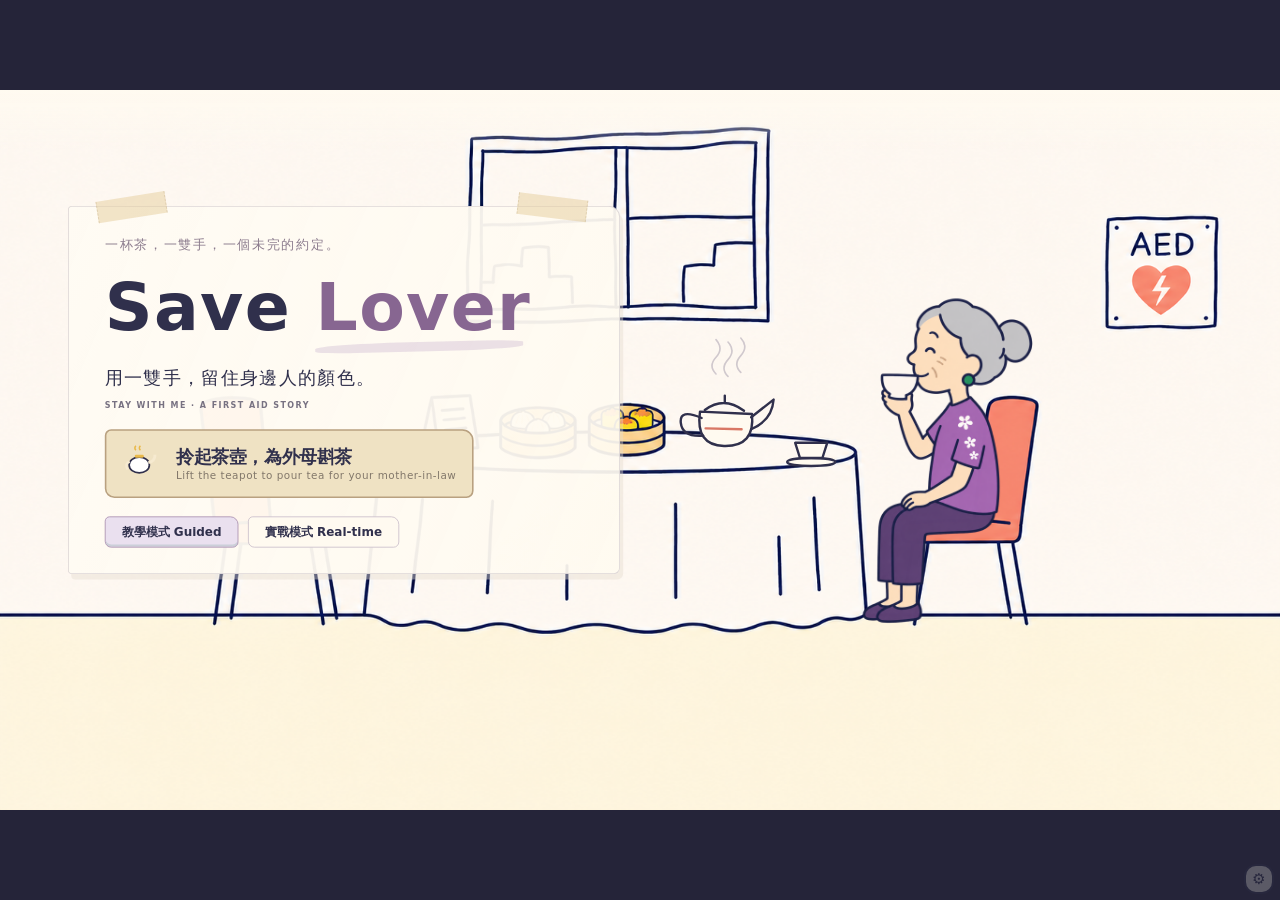
==== commit 1c24e413: "update" ====
--- a/index.html
+++ b/index.html
@@ -2,7 +2,7 @@
 <html lang="zh-Hant">
 <head>
 <meta charset="utf-8">
-<title>Save Lover 愛心救援</title>
+<title>外婆，唔好褪色 · 愛心救援</title>
 <meta name="viewport" content="width=device-width,initial-scale=1">
 <style>
 /* Save Lover — 2D game. Single file, no network needed. Open in Chrome/Edge (Web Serial). */
@@ -265,11 +265,7 @@
 #objective .en{color:#3a2a06;opacity:1}
 #objIcon{background:var(--ink);border-radius:50%;padding:7px;display:flex}
 #objIcon svg{width:58px;height:58px}
-/* dialogue: speech bubble */
-#dialog{background:#fff;color:var(--ink);border:6px solid var(--ink);border-radius:34px;box-shadow:10px 10px 0 var(--ink)}
-#dialog::after{content:"";position:absolute;left:80px;top:-34px;width:42px;height:42px;background:#fff;border-left:6px solid var(--ink);border-top:6px solid var(--ink);transform:skewX(-28deg) rotate(18deg);transform-origin:bottom left}
-#dialog .who{border:3px solid var(--ink)}
-#dialog .en{color:#5a4a3c;opacity:1}
+/* Dialogue styling is defined with the hand-drawn artwork below. */
 /* panels become comic frames */
 .card,#brief{background:var(--paper);color:var(--ink);border:6px solid var(--ink);border-radius:10px;box-shadow:10px 10px 0 var(--ink)}
 .card h3{color:var(--cred)}
@@ -299,126 +295,103 @@
 @keyframes bangPop{0%{transform:translate(1090px,440px) scale(.2) rotate(-20deg)}35%{transform:translate(1090px,440px) scale(1.15) rotate(6deg)}100%{transform:translate(1090px,440px) scale(1) rotate(0)}}
 #bang.pop{animation:bangPop .45s ease-out both}
 @media (prefers-reduced-motion: reduce){#bang.pop{animation:none}}
+/* Real mode: input feedback only, with no target rhythm or quality cues. */
+#realHeart{position:relative;width:100%;height:90px;margin:8px 0;display:flex;align-items:center;justify-content:center;pointer-events:none}
+#realHeart svg{width:82px;height:82px;overflow:visible;filter:drop-shadow(0 8px 22px #b3211f55)}
+@media (prefers-reduced-motion:reduce){#realHeart svg{filter:none}}
+/* Reserve a left rail so the monitor never covers task panels. */
+#vitals{position:absolute;left:20px;top:300px;width:210px;height:292px;z-index:4;display:none;pointer-events:none;opacity:.8;background:#101f25;color:#e3f5ed;border:2px solid #608780;border-radius:16px;padding:16px;box-shadow:0 8px 24px #0005;font-variant-numeric:tabular-nums}
+#vitals header{display:flex;justify-content:space-between;align-items:center;font-size:17px;font-weight:800}
+#vitals header small{font-size:10px;font-weight:500;color:#a4bdb5}
+#vitals .trace{height:46px;width:100%;margin:12px 0 4px;color:#73e4b2}
+#vitals .trace path{transition:opacity .15s}
+#vitals dl{margin:0;display:grid;grid-template-columns:1fr auto;gap:10px;font-size:13px}
+#vitals dt{color:#b5ccc4}#vitals dd{margin:0;color:#85f1c1;font-size:17px;font-weight:700}
+#vitals footer{border-top:1px solid #72958955;margin-top:12px;padding-top:9px;font-size:11px;color:#a4bdb5}
+.withVitals #cpr{left:auto;right:40px;width:1480px;transform:scale(.88);transform-origin:right center}
+.withVitals #brief{left:250px}
+.withVitals #aed{left:250px;right:60px}
+
+/* Grandma portraits belong to dialogue, never a permanent character strip. */
+#dialog{left:120px;right:120px;bottom:36px;min-height:150px;padding:24px 30px;
+  background:#fffaf0;color:#30304c;border:3px solid #30304c;border-radius:30px 27px 29px 25px;box-shadow:none}
+#dialog.has-speaker{padding-left:210px}
+#dialog.gm-speaking{left:300px;right:120px;min-height:150px;padding:24px 30px}
+#dialog.gm-speaking .who{display:none!important}
+#dialog::after{content:none}
+#dialog.gm-speaking::after{content:"";position:absolute;left:-17px;top:50%;width:28px;height:28px;
+  background:#fffaf0;border-bottom:3px solid #30304c;border-left:3px solid #30304c;transform:translateY(-50%) rotate(45deg)}
+#dialog .who{position:absolute;left:28px;top:26px;width:140px;min-height:86px;padding:24px 8px;
+  margin:0;background:#e97c66;color:#fffaf0;border:0;border-radius:16px 13px 17px 12px;font-size:27px;line-height:1.4;text-align:center}
+#dialog .who::after{content:"";position:absolute;right:-23px;top:0;bottom:0;border-right:3px solid #30304c;transform:rotate(.6deg)}
+#dialog .zh{font-family:"KaiTi","STKaiti","BiauKai",var(--font);font-size:32px;font-weight:500;line-height:1.4}
+#dialog .en{color:#655e65;font-size:17px;opacity:1;line-height:1.35;margin-top:6px}
+#gmPortrait{position:absolute;left:-190px;top:50%;transform:translateY(-50%);width:145px;height:145px;object-fit:contain}
+#gmPortrait[hidden]{display:none}
+#gmSitBody{transform-box:fill-box;transform-origin:50% 90%}
+
 </style>
+<link rel="stylesheet" href="assets/experience.css">
+<link rel="stylesheet" href="assets/motion.css">
+<link rel="stylesheet" href="assets/lesson.css">
+<link rel="stylesheet" href="assets/fading.css">
 </head>
 <body>
 <div id="wrap"><div id="stage">
 
-<!-- ===== SCENE (replace with your own renders: see ASSETS in script) ===== -->
+<!-- ===== SCENE: flat 2D tea room and switchable character artwork ===== -->
 <svg id="scene" viewBox="0 0 1600 900" preserveAspectRatio="xMidYMid slice" aria-hidden="true">
-  <defs>
-    <pattern id="dots" width="12" height="12" patternUnits="userSpaceOnUse" patternTransform="rotate(30)"><circle cx="6" cy="6" r="2.1" fill="#7a3a10" opacity=".22"/></pattern>
-    <pattern id="dotsDark" width="10" height="10" patternUnits="userSpaceOnUse" patternTransform="rotate(30)"><circle cx="5" cy="5" r="2" fill="#000" opacity=".18"/></pattern>
-    <pattern id="tiles" width="90" height="90" patternUnits="userSpaceOnUse"><rect width="90" height="90" fill="#e8dcc2"/><rect width="45" height="45" fill="#c9b892"/><rect x="45" y="45" width="45" height="45" fill="#c9b892"/></pattern>
-    <pattern id="lattice" width="46" height="46" patternUnits="userSpaceOnUse"><rect width="46" height="46" fill="#7c1f12"/><path d="M0 23H46M23 0V46M9 9h28v28H9z" fill="none" stroke="#ffcf5a" stroke-width="4"/></pattern>
-  </defs>
-  <g stroke="#111" stroke-width="5" stroke-linejoin="round">
-    <!-- wall -->
-    <rect x="-10" y="-10" width="1620" height="450" fill="#f7cf5c" stroke="none"/>
-    <rect x="-10" y="-10" width="1620" height="450" fill="url(#dots)" stroke="none"/>
-    <rect x="-10" y="330" width="1620" height="110" fill="#a8432a"/>
-    <path d="M-10 350H1610" stroke-width="3"/>
-    <!-- lattice window with a moon opening -->
-    <rect x="540" y="56" width="520" height="290" fill="url(#lattice)" stroke-width="10"/>
-    <circle cx="800" cy="200" r="112" fill="#bfe6f2" stroke-width="10"/>
-    <path d="M700 252q40-40 80-14t110-6v60H700z" fill="#7fb98a" stroke-width="4"/>
-    <circle cx="760" cy="150" r="22" fill="#fff6d6" stroke-width="4"/>
-    <path d="M840 120q30 30 10 70M850 140l16-6M846 166l18 2" stroke="#7a3a10" stroke-width="5" fill="none"/>
-    <!-- hanging scroll -->
-    <path d="M150 70h150" stroke-width="7"/><rect x="164" y="74" width="122" height="236" fill="#fff8e6"/>
-    <text x="225" y="220" text-anchor="middle" font-size="120" font-weight="900" fill="#111" stroke="none" font-family="'Noto Serif TC','PMingLiU','Songti TC',serif">茶</text>
-    <circle cx="258" cy="282" r="12" fill="#d42a1e" stroke-width="3"/>
-    <!-- wall clock -->
-    <circle cx="1390" cy="170" r="78" fill="#fff8e6" stroke-width="8"/><circle cx="1390" cy="170" r="62" fill="none" stroke-width="3"/>
-    <path d="M1390 170v-42M1390 170l30 18" stroke-width="7" stroke-linecap="round"/><circle cx="1390" cy="170" r="7" fill="#111"/>
-    <path d="M1390 248v40" stroke-width="5"/><circle cx="1390" cy="300" r="16" fill="#ffcf5a"/>
-    <!-- AED sign -->
-    <g transform="translate(1170,110)"><rect width="84" height="104" rx="8" fill="#1f9a64"/><path d="M42 32c-14-18-36 0-18 18l18 18 18-18c18-18-4-36-18-18z" fill="#fff" stroke-width="3"/><path d="M46 38l-10 14h8l-4 12 12-16h-8z" fill="#1f9a64" stroke="none"/><text x="42" y="94" text-anchor="middle" font-size="21" font-weight="900" fill="#fff" stroke="none" font-family="sans-serif">AED</text></g>
-    <!-- lanterns -->
-    <g><path d="M380 0v30M1230 0v30" stroke-width="4"/>
-      <ellipse cx="380" cy="66" rx="44" ry="38" fill="#e2332a"/><ellipse cx="1230" cy="66" rx="44" ry="38" fill="#e2332a"/>
-      <path d="M380 28v76M352 34q-8 32 0 64M408 34q8 32 0 64M1230 28v76M1202 34q-8 32 0 64M1258 34q8 32 0 64" stroke-width="3" fill="none"/>
-      <rect x="360" y="24" width="40" height="10" fill="#ffcf5a" stroke-width="3"/><rect x="1210" y="24" width="40" height="10" fill="#ffcf5a" stroke-width="3"/>
-      <rect x="360" y="100" width="40" height="10" fill="#ffcf5a" stroke-width="3"/><rect x="1210" y="100" width="40" height="10" fill="#ffcf5a" stroke-width="3"/>
-      <path d="M372 112v26M380 112v30M388 112v26M1222 112v26M1230 112v30M1238 112v26" stroke="#e2332a" stroke-width="4"/></g>
-    <!-- floor -->
-    <rect x="-10" y="440" width="1620" height="470" fill="url(#tiles)" stroke="none"/>
-    <rect x="-10" y="440" width="1620" height="470" fill="url(#dotsDark)" stroke="none" opacity=".5"/>
-    <path d="M-10 440H1610" stroke-width="6"/>
-    <!-- dim sum trolley (left) -->
-    <g><rect x="20" y="380" width="200" height="110" rx="10" fill="#c8ccd2"/><path d="M20 410h200" stroke-width="3"/>
-      <ellipse cx="80" cy="378" rx="44" ry="12" fill="#e0b56a"/><rect x="36" y="350" width="88" height="28" fill="#e0b56a"/><ellipse cx="80" cy="350" rx="44" ry="12" fill="#f0cf8c"/>
-      <ellipse cx="168" cy="378" rx="40" ry="11" fill="#e0b56a"/><rect x="128" y="356" width="80" height="22" fill="#e0b56a"/><ellipse cx="168" cy="356" rx="40" ry="11" fill="#f0cf8c"/>
-      <circle cx="44" cy="500" r="14" fill="#333"/><circle cx="196" cy="500" r="14" fill="#333"/></g>
-    <!-- background table (right) -->
-    <g><ellipse cx="1460" cy="470" rx="170" ry="34" fill="#fff"/><path d="M1290 470q170 66 340 0v70q-170 56-340 0z" fill="#f2efe6"/></g>
-    <!-- chairs -->
-    <g fill="#d6362b"><path d="M250 370h84v200h-84z"/><path d="M256 346h72q12 0 12 24h-96q0-24 12-24z"/>
-      <path d="M716 370h84v200h-84z"/><path d="M722 346h72q12 0 12 24h-96q0-24 12-24z"/></g>
+  <g id="sceneDrawing">
+  <!-- Background and characters are separate so collapse leaves the chair in place. -->
+  <image id="teaRoomArt" href="assets/art/tea-room-clean.png" width="1600" height="900" preserveAspectRatio="none"/>
+  <g id="teaProps" stroke="#30304c" stroke-width="3" fill="#fffaf0" stroke-linecap="round" stroke-linejoin="round">
+    <g id="teaPotMotion"><path d="M875 402q-6 42 30 43 39 1 35-40Z"/><path d="M877 410q-28-12-26 6t28 16M939 409l28-22q-2 26-28 37" fill="none"/><path d="M881 400q24-18 49 1M906 390v-8" fill="none"/><path d="M882 423l45 1" stroke="#d97865"/></g>
+    <path id="teaStream" d="M1007 371q24 30 7 74" fill="none" stroke="#b88d53" stroke-width="3" stroke-dasharray="3 5" opacity="0"/>
+    <ellipse cx="1014" cy="465" rx="30" ry="5"/><path d="M994 441h40l-6 19h-28Z"/>
+    <rect id="teaWater" x="1002" y="459" width="24" height="0" rx="2" fill="#c49b58" stroke="none"/>
   </g>
-  <!-- grandma, seated -->
-  <g id="gmSit" transform="translate(520,236)">
-    <g id="gmSitBody" stroke="#111" stroke-width="5" stroke-linejoin="round" stroke-linecap="round">
-      <path d="M-82 262Q-90 124 0 108Q90 124 82 262Z" fill="#8e5bb5"/>
-      <g fill="#fff" stroke-width="3"><circle cx="-40" cy="170" r="7"/><circle cx="30" cy="150" r="7"/><circle cx="48" cy="220" r="7"/><circle cx="-20" cy="236" r="7"/></g>
-      <path d="M-24 100h48v18h-48z" fill="#8e5bb5"/>
-      <path d="M-14 84h28v20h-28z" fill="#f2c9a0"/>
-      <circle cx="0" cy="26" r="64" fill="#f2c9a0"/>
-      <path d="M-64 26Q-68 -46 0 -42Q68 -46 64 26Q52 -10 0 -12Q-52 -10 -64 26Z" fill="#cfcfcf"/>
-      <circle cx="0" cy="-54" r="24" fill="#cfcfcf"/>
-      <path d="M-30 -66l62 22" stroke="#d42a1e" stroke-width="6"/><circle cx="34" cy="-43" r="7" fill="#ffcf5a" stroke-width="3"/>
-      <ellipse cx="-24" cy="22" rx="14" ry="17" fill="#fff" stroke-width="4"/><ellipse cx="24" cy="22" rx="14" ry="17" fill="#fff" stroke-width="4"/>
-      <circle cx="-21" cy="26" r="6" fill="#111" stroke="none"/><circle cx="27" cy="26" r="6" fill="#111" stroke="none"/>
-      <path d="M-38 -2q12-8 26 0M12 -2q12-8 26 0" stroke-width="4" fill="none"/>
-      <ellipse cx="0" cy="46" rx="13" ry="10" fill="#eaa27c" stroke-width="4"/>
-      <circle cx="-42" cy="52" r="10" fill="#f08c8c" stroke="none" opacity=".7"/><circle cx="42" cy="52" r="10" fill="#f08c8c" stroke="none" opacity=".7"/>
-      <path id="gmMouth" d="M-18 66q18 16 36 0" stroke-width="4" fill="none"/>
-      <circle cx="-64" cy="40" r="7" fill="#3cb878" stroke-width="3"/><circle cx="64" cy="40" r="7" fill="#3cb878" stroke-width="3"/>
-      <path id="gmArmO" d="M40 140q46 30 20 90" stroke="#111" stroke-width="40" fill="none"/>
-      <path id="gmArm" d="M40 140q46 30 20 90" stroke="#8e5bb5" stroke-width="30" fill="none"/>
+  <g id="fallingPose" style="display:none"><image href="assets/art/grandma-falling-v2.png" x="1010" y="387" width="385" height="270"/></g>
+  <g id="gmSit" transform="translate(1024,230)">
+    <g id="gmSitBody"><image id="gmSitImage" href="assets/art/grandma-seated-v2.png" width="300" height="450"/></g>
+  </g>
+  <g id="gmLie" opacity="0">
+    <image href="assets/art/grandma-lying.png" x="900" y="535" width="620" height="207"/>
+    <g id="aedPadsScene" opacity="0" stroke="#30304c" stroke-width="3" stroke-linejoin="round">
+      <rect x="1141" y="624" width="38" height="26" rx="5" fill="#fffaf0"/>
+      <path d="M1151 637h18" stroke="#13804a"/>
+      <rect x="1230" y="653" width="38" height="26" rx="5" fill="#fffaf0"/>
+      <path d="M1240 666h18" stroke="#13804a"/>
     </g>
-  </g>
-  <!-- main table (in front of grandma) -->
-  <g stroke="#111" stroke-width="5" stroke-linejoin="round">
-    <ellipse cx="520" cy="505" rx="292" ry="64" fill="#fff"/>
-    <path d="M228 505q292 112 584 0v120q-24 18-48 0q-24 18-48 0q-24 18-48 0q-24 18-48 0q-24 18-48 0q-24 18-48 0q-24 18-48 0q-24 18-48 0q-24 18-48 0q-24 18-48 0q-24 18-48 0q-24 18-56 0z" fill="#f2efe6"/>
-    <g id="teapot" transform="translate(610,468)"><ellipse cx="0" cy="8" rx="36" ry="26" fill="#fff"/><path d="M-20 4h40" stroke="#2b62c9" stroke-width="4"/><path d="M32 2q26-6 30-24" stroke-width="7" fill="none"/><path d="M-34 0q-24 6-12 24" stroke-width="5" fill="none"/><ellipse cx="0" cy="-17" rx="15" ry="6" fill="#fff"/><circle cx="0" cy="-24" r="5" fill="#2b62c9"/></g>
-    <g fill="#e0b56a"><ellipse cx="440" cy="492" rx="42" ry="14"/><rect x="398" y="470" width="84" height="22"/><ellipse cx="440" cy="470" rx="42" ry="12" fill="#f0cf8c"/></g>
-    <g fill="#fff" stroke-width="4"><path d="M506 506h28l-4 16h-20z"/><path d="M660 504h28l-4 16h-20z"/></g>
-  </g>
-  <!-- grandma, on the floor -->
-  <g id="gmLie" transform="translate(890,652)" opacity="0" stroke="#111" stroke-width="5" stroke-linejoin="round" stroke-linecap="round">
-    <ellipse cx="190" cy="54" rx="340" ry="22" fill="#000" stroke="none" opacity=".25"/>
-    <path d="M40 -44H340Q426 -40 436 0Q426 40 340 44H40Q4 0 40 -44Z" fill="#8e5bb5"/>
-    <g fill="#fff" stroke-width="3"><circle cx="120" cy="-14" r="7"/><circle cx="210" cy="18" r="7"/><circle cx="290" cy="-20" r="7"/></g>
-    <path d="M420 -26h86v52h-86z" fill="#3a3a68"/><ellipse cx="518" cy="0" rx="20" ry="24" fill="#222"/>
-    <path d="M120 -48q70-30 140 0" stroke-width="38" fill="none"/><path d="M120 -48q70-30 140 0" stroke="#8e5bb5" stroke-width="28" fill="none"/>
-    <path d="M30 -24h20v48h-20z" fill="#8e5bb5"/>
-    <circle cx="-26" cy="0" r="58" fill="#f2c9a0"/>
-    <path d="M-62 -44Q-108 0 -62 44Q-80 0 -62 -44Z" fill="#cfcfcf"/><circle cx="-96" cy="0" r="22" fill="#cfcfcf"/>
-    <path d="M-20 -30q10 8 0 16M-20 14q10 8 0 16" stroke-width="4" fill="none"/>
-    <ellipse cx="4" cy="0" rx="9" ry="12" fill="#eaa27c" stroke-width="4"/>
-    <path d="M24 -10q6 10 0 20" stroke-width="4" fill="none"/>
-    <g id="aedPadsScene" opacity="0" stroke-width="4"><rect x="96" y="-34" width="54" height="36" rx="6" fill="#fff"/><path d="M112 -16h22" stroke="#1f9a64"/><rect x="192" y="2" width="54" height="36" rx="6" fill="#fff"/><path d="M208 20h22" stroke="#1f9a64"/></g>
   </g>
   <!-- comic sound effect -->
   <g id="bang" transform="translate(1090,440)" opacity="0">
     <path d="M0-120L34-58 104-92 76-24 150 0 76 26 104 94 34 58 0 124-34 58-104 94-76 26-150 0-76-24-104-92-34-58Z" fill="#ffe14d" stroke="#111" stroke-width="7" stroke-linejoin="round"/>
     <text x="0" y="30" text-anchor="middle" font-size="96" font-weight="900" fill="#d42a1e" stroke="#111" stroke-width="5" paint-order="stroke" font-family="'Noto Sans TC','Microsoft JhengHei',sans-serif">砰！</text>
   </g>
+  </g>
 </svg>
 
+<aside id="vitals" aria-label="婆婆生命體徵模擬監察">
+  <header>生命體徵 <small>模擬監察</small></header>
+  <div id="realHeart" role="img" aria-label="心臟按壓回應"><svg viewBox="0 0 100 100" aria-hidden="true"><path d="M50 88C42 81 8 57 8 32C8 9 38 3 50 25C62 3 92 9 92 32C92 57 58 81 50 88Z" fill="#e74b50" stroke="#a62530" stroke-width="3"/><path d="M22 30C22 21 32 18 38 22" fill="none" stroke="#ffb3af" stroke-width="5" stroke-linecap="round"/></svg></div>
+  <dl>
+    <dt>經過時間</dt><dd id="vitalTime">00:00</dd>
+    <dt>心率 / 分</dt><dd id="vitalHr">0</dd>
+    <dt>按壓次數</dt><dd id="vitalCount">0</dd>
+  </dl>
+  <footer>遊戲模擬數據</footer>
+</aside>
 <div id="topbar">
   <div id="sceneTag"></div>
   <div id="surv"><div class="lab"><span>存活機會 SURVIVAL CHANCE</span><b id="survNum">85%</b></div><div class="bar"><i id="survBar"></i></div></div>
   <div id="clock"><span id="clockNum">00:00</span><small>倒地後 SINCE COLLAPSE</small></div>
-  <div id="logo">Save <b>Lover ✚</b></div>
+  <div id="logo">外婆，<b>唔好褪色。</b></div>
 </div>
 
 <div id="title">
-  <h1>愛心救援<span>✚</span></h1>
-  <h2>學會急救，守護身邊人</h2>
-  <div class="en">SAVE LOVER · LEARN FIRST AID, SAVE A LIFE</div>
+  <p class="fading-kicker">一杯茶，一雙手，一個未完的約定。</p><h1>Save <span>Lover</span></h1>
+  <h2>用一雙手，留住身邊人的顏色。</h2>
+  <div class="en">STAY WITH ME · A FIRST AID STORY</div>
   <div id="startCue"><span id="cueIcon"></span><div>拎起茶壺，為外母斟茶<small>Lift the teapot to pour tea for your mother-in-law</small></div></div>
   <div id="homeCheck"></div>
   <div id="modeRow">
@@ -433,37 +406,34 @@
 <div id="toast"></div>
 
 <div id="airCard">
-  <svg viewBox="0 0 360 220" aria-hidden="true">
-    <rect x="20" y="150" width="320" height="26" rx="13" fill="#7d8a93" stroke="#111" stroke-width="5"/>
-    <path d="M150 150 Q170 96 238 112 Q262 120 262 150 Z" fill="#8e5bb5" stroke="#111" stroke-width="5"/>
-    <circle cx="112" cy="122" r="44" fill="#f2c9a0" stroke="#111" stroke-width="5"/>
-    <path d="M70 118 q-6 -40 40 -44" stroke="#c9c9c9" stroke-width="16" fill="none" stroke-linecap="round"/>
-    <path d="M150 96 q22 -4 30 10" stroke="#b3211f" stroke-width="5" fill="none" stroke-dasharray="6 6"/>
-    <path d="M86 60 v-34 h40" stroke="#ffe14d" stroke-width="16" fill="none" stroke-linecap="round" stroke-linejoin="round"/>
-    <path d="M86 60 v-34 h40" stroke="#111" stroke-width="4" fill="none" stroke-linecap="round" stroke-linejoin="round"/>
-    <path d="M150 170 q24 -14 18 -44" stroke="#ffe14d" stroke-width="16" fill="none" stroke-linecap="round"/>
-    <path d="M150 170 q24 -14 18 -44" stroke="#111" stroke-width="4" fill="none" stroke-linecap="round"/>
-    <path d="M196 64 l12 -18 l12 18" stroke="#b3211f" stroke-width="6" fill="none" stroke-linecap="round" stroke-linejoin="round"/>
-    <text x="212" y="40" font-size="20" font-weight="900" fill="#b3211f" font-family="sans-serif">頭向後仰</text>
+  <svg viewBox="0 0 360 220" role="img" aria-label="一隻手按額頭，另一隻手托下巴的操作示意">
+    <path d="M20 191h320" stroke="#bdb2c4" stroke-width="3"/>
+    <path d="M153 167q10-53 61-39 44 8 58 39Z" fill="#bca1cb" stroke="#30304c" stroke-width="4"/>
+    <path d="M72 159Q47 124 70 96q23-27 48-9l17 14 15 6-11 9 4 12-13 17-20 20Z" fill="#efd1af" stroke="#30304c" stroke-width="4" stroke-linejoin="round"/>
+    <path d="M65 137q-16-34 17-47" fill="none" stroke="#a6a1b1" stroke-width="16" stroke-linecap="round"/>
+    <path d="M117 107l7 2M129 128l8-1" stroke="#30304c" stroke-width="3" stroke-linecap="round"/>
+    <g fill="#f4ddbe" stroke="#30304c" stroke-width="3" stroke-linejoin="round"><path d="M82 34l6 50-9 13q-5 10 5 12l17-18 18 3q11-1 6-9l-19-9-5-42"/><path d="M231 189l-43-42-34-2-13-7q-8-2-10 5l11 13 35 2 34 31"/></g>
+    <circle cx="90" cy="24" r="16" fill="#458475"/><text x="90" y="30" text-anchor="middle" font-size="18" fill="#fffaf0" font-family="sans-serif">1</text>
+    <text x="119" y="31" font-size="22" fill="#397b69" font-family="sans-serif">按額頭</text>
+    <circle cx="265" cy="183" r="16" fill="#458475"/><text x="265" y="189" text-anchor="middle" font-size="18" fill="#fffaf0" font-family="sans-serif">2</text>
+    <text x="284" y="190" font-size="21" fill="#397b69" font-family="sans-serif">托下巴</text>
+    <path d="M165 117q9-24 28-30m-14-4 15 3-4 15" fill="none" stroke="#458475" stroke-width="4" stroke-linecap="round"/>
   </svg>
   <ol><li><b>解開衣領</b><small>Loosen the collar</small></li><li><b>一隻手按住額頭</b><small>Hand on the forehead</small></li><li><b>兩隻手指托起下巴</b><small>Two fingers lift the chin</small></li></ol>
 </div>
 <div id="brief">
   <h2>開始壓之前：擺好姿勢<small>GET INTO POSITION</small></h2>
   <div id="briefSteps">
-    <div class="bs" data-i="0"><svg viewBox="0 0 200 130"><rect x="10" y="104" width="180" height="12" rx="6" fill="#7d8a93"/><ellipse cx="78" cy="122" rx="16" ry="6" fill="#e9b949"/><ellipse cx="122" cy="122" rx="16" ry="6" fill="#e9b949"/><path d="M78 118V84h44v34" stroke="#f6ead0" stroke-width="12" fill="none" stroke-linecap="round" stroke-linejoin="round"/><path d="M100 84V40" stroke="#f6ead0" stroke-width="14" stroke-linecap="round"/><circle cx="100" cy="24" r="14" fill="#f6ead0"/></svg>
-      <b>① 跪喺膝頭貼紙上</b><span>雙膝分開，貼住佢身側</span><small>Kneel on the knee stickers, close to her side</small></div>
-    <div class="bs" data-i="1"><svg viewBox="0 0 200 130"><ellipse cx="100" cy="92" rx="40" ry="18" fill="#5fe0aa33" stroke="#5fe0aa" stroke-width="3" stroke-dasharray="6 5"/><path d="M66 86q-2-38 34-40q36 2 34 40q-14 12-34 12t-34-12z" fill="#f6ead0"/><path d="M74 66q26-14 52 0M72 78q28-12 56 0" stroke="#c99f80" stroke-width="4" fill="none"/><circle cx="100" cy="92" r="9" fill="#e9b949"/></svg>
-      <b>② 雙手疊埋，掌根放喺胸口貼紙</b><span>手指扣埋，唔好掂肋骨</span><small>Interlock fingers, heel of hand on the chest sticker</small></div>
-    <div class="bs" data-i="2"><svg viewBox="0 0 200 130"><rect x="10" y="108" width="180" height="12" rx="6" fill="#7d8a93"/><path d="M100 106V50" stroke="#5fe0aa" stroke-width="10" stroke-linecap="round"/><path d="M100 50q34-6 54 30M154 80l-30 26" stroke="#f6ead0" stroke-width="12" fill="none" stroke-linecap="round" stroke-linejoin="round"/><circle cx="96" cy="28" r="15" fill="#f6ead0"/><path d="M100 10v-6M94 8l6-6 6 6" stroke="#e9b949" stroke-width="3" fill="none"/></svg>
-      <b>③ 手踭伸直，膊頭喺手正上方</b><span>用上身重量垂直壓落去</span><small>Arms straight, shoulders over hands, push straight down</small></div>
+    <div class="bs" data-i="0"><em class="lesson-number">01 · 身體位置</em><svg viewBox="0 0 320 220" role="img" aria-label="側面示意：救援者跪在病人胸口旁，膝蓋貼地"><path d="M20 205h280" fill="none" stroke="#bdb2c4" stroke-width="3"/><circle cx="53" cy="177" r="20" fill="#efd1af" stroke="#30304c" stroke-width="4" stroke-linecap="round" stroke-linejoin="round"/><path d="M76 187v-16q28-24 62-7h135v26Z" fill="#bca1cb" stroke="#30304c" stroke-width="4" stroke-linecap="round" stroke-linejoin="round"/><g stroke="#30304c" stroke-width="4" stroke-linecap="round" stroke-linejoin="round"><circle cx="170" cy="49" r="24" fill="#efd1af"/><path d="M164 76q29-3 44 34l29 31-31 16-40-42Z" fill="#738da3"/><path d="M170 110l-24 48 16 8 27-44" fill="#efd1af"/><path d="M214 148l-12 41h61" fill="none" stroke="#706184" stroke-width="19"/><path d="M203 189h61" stroke="#30304c" stroke-width="4"/></g><ellipse cx="212" cy="197" rx="27" ry="8" fill="#f1d38e" stroke="#a17a38" stroke-width="2"/><path d="M253 161l-23 25m13-1-13 1 2-13" fill="none" stroke="#458475" stroke-width="4"/><text x="247" y="151" font-size="18" fill="#397b69" font-family="sans-serif">跪近身側</text></svg><b>跪在外婆身側</b><span>靠近胸口，雙膝穩定著地</span><small>Kneel close beside her chest</small></div>
+    <div class="bs" data-i="1"><em class="lesson-number">02 · 雙手位置</em><svg class="hand-placement" viewBox="90 155 945 850" role="img" aria-label="胸口正上方俯視：雙手疊起、手指扣好，掌根放在胸口正中"><image href="assets/art/cpr-hands-overhead-a.png" width="1122" height="1402"/></svg><b>掌根放在胸口正中</b><span>雙手疊起，手指扣好</span><small>Heel of hand in the centre · hands interlocked</small></div>
+    <div class="bs" data-i="2"><em class="lesson-number">03 · 按壓方向</em><svg viewBox="0 0 320 220" role="img" aria-label="側面示意：肩膀在雙手正上方，手肘伸直，垂直向下按壓"><path d="M20 205h280" fill="none" stroke="#bdb2c4" stroke-width="3"/><circle cx="53" cy="177" r="20" fill="#efd1af" stroke="#30304c" stroke-width="4" stroke-linecap="round" stroke-linejoin="round"/><path d="M76 187v-16q28-24 62-7h135v26Z" fill="#bca1cb" stroke="#30304c" stroke-width="4" stroke-linecap="round" stroke-linejoin="round"/><g stroke="#30304c" stroke-width="4" stroke-linecap="round" stroke-linejoin="round"><circle cx="164" cy="40" r="23" fill="#efd1af"/><path d="M161 67l57 41 14 29-30 20-37-45Z" fill="#738da3"/><path d="M161 88v75h18V98" fill="#efd1af"/><path d="M213 148l-12 41h62" fill="none" stroke="#706184" stroke-width="19"/></g><path d="M169 65v109" stroke="#458475" stroke-width="2" stroke-dasharray="5 5"/><path d="M121 94v55m-10-11 10 12 10-12" fill="none" stroke="#397b69" stroke-width="5" stroke-linecap="round"/><circle cx="169" cy="90" r="7" fill="#f1d38e" stroke="#30304c" stroke-width="2"/><path d="M186 73l55-20" stroke="#458475" stroke-width="2"/><text x="242" y="48" font-size="17" fill="#397b69" font-family="sans-serif">肩膀</text><text x="18" y="82" font-size="18" fill="#397b69" font-family="sans-serif">垂直向下</text></svg><b>手肘伸直，垂直向下</b><span>肩膀放在雙手正上方</span><small>Arms straight · shoulders above hands</small></div>
   </div>
   <div id="briefFoot">跟住節拍：每分鐘 100–120 下，壓深 5 cm，每下完全放鬆　<b id="briefGo">擺好就開始壓</b></div>
 </div>
 <div id="cpr">
   <div class="card" id="cardPos"><h3>按壓位置<small>HAND POSITION</small></h3><div class="torso" id="torsoCpr"></div><div id="posMsg"></div></div>
   <div class="card" id="cardBeat"><h3>節奏 100–120 / 分鐘<small>RATE</small></h3>
-    <div id="beatWrap"><div id="beatRing"></div><div id="beatPulse"></div><div id="beatNum"><span id="cnt">0</span><small id="cntOf">/ 30</small></div></div>
+    <div id="beatWrap"><div id="beatRing"></div><div id="beatPulse"></div><div id="beatNum"><span id="cnt">0</span><small id="cntOf">/ 60</small></div></div>
     <div id="coach"></div>
     <div id="rateRow"><span>你嘅速度 <b id="rateNum">–</b> 次/分鐘</span><span id="rateMsg"></span></div>
   </div>
@@ -501,14 +471,14 @@
       <div data-s="1">① 開機<b>Power on</b></div>
       <div data-s="2">② 貼電極片<b>Attach pads</b></div>
       <div data-s="3">③ 分析：唔好掂<b>Analysing: hands off</b></div>
-      <div data-s="4">④ 彈開，自動電擊<b>Clear, automatic shock</b></div>
+      <div data-s="4">④ 離開，按掣電擊<b>Stand clear, press to shock</b></div>
     </div>
   </div>
   <div class="card" id="aedBody"><h3>電極片位置<small>PAD PLACEMENT</small></h3><div class="torso" id="torsoAed"></div>
     <div style="font-size:17px;line-height:1.5;text-align:center">一塊：<b>右邊鎖骨下面</b>　一塊：<b>左邊腋下肋骨側</b><br><small style="opacity:.7">Upper right chest · lower left side</small></div></div>
 </div>
 
-<div id="dialog"><span class="who" id="dWho"></span><div class="zh" id="dZh"></div><div class="en" id="dEn"></div></div>
+<div id="dialog"><img id="gmPortrait" src="assets/art/grandma-happy.png" alt="外婆開心的表情" hidden><span class="who" id="dWho"></span><div class="zh" id="dZh"></div><div class="en" id="dEn"></div><button id="advanceLine" type="button" aria-label="繼續對話">繼續 ›</button></div>
 <div id="photo">
   <div id="photoFrame"><video id="photoVideo" muted playsinline></video><div id="photoCount"></div></div>
   <div id="photoText"><b>先影張飲茶相</b><span>坐好，望住投影下面嘅鏡頭</span><small>Sit up and look at the camera under the screen</small></div>
@@ -545,6 +515,11 @@
   <div id="raw"></div></div>
 </div>
 
+<script src="assets/foley.js"></script>
+<script src="assets/experience.js"></script>
+<script src="assets/theatre.js"></script>
+<script src="assets/motion.js"></script>
+<script src="assets/fading.js"></script>
 <script>
 /* =====================================================================
    CONFIG — numbers you are most likely to tune on site
@@ -553,7 +528,7 @@
   bpm: 110,                 // metronome
   depthMin: 50, depthMax: 60,   // mm, adult guideline 5–6 cm
   rateMin: 100, rateMax: 120,   // compressions / min
-  compTarget: 30,           // compressions per round
+  compTargets: { train:60, real:90 }, // two practice rounds, separated by the AED stage
   shoulderThresh: 180,      // analog 0–1023 peak that counts as a shoulder tap
   touchThresh: 60,          // FSR sum that counts as "someone is touching the chest"
   hintDelayMs: 7000,        // real-time mode: how long before a hint appears
@@ -561,14 +536,10 @@
   ambulanceMs: 240000,      // hard time limit of the rescue
   stopMs: 25000,            // nobody pushing for this long during CPR: the paramedics arrive and the round ends
   certMs: 14000,            // how long the certificate stays before the debrief
-  failTitle: '殺人兇手',
+  failTitle: '再練一次，做得更好',
   airwayMs: 25000,          // no chin-lift detected for this long: carry on anyway (noted in the debrief)
-  aedSensor: 'auto',        // 'auto': use the AED wall switch (↑) if it has ever been seen, otherwise the AED arrives by itself
-  aedFetchMs: 12000,        // time given to fetch the AED when there is no AED switch     // title of the joke certificate when she is not saved
-  aedPadsMs: 9000,          // the AED steps play by themselves: time given to stick the pads on
   aedAnalyseMs: 4000,       // 'analysing, do not touch'
-  aedCountMs: 3000,         // 'stand clear' countdown before the automatic shock
-  breathMs: 3000,           // the breathing check is a short scripted beat (not scored)
+  breathMs: 4000,           // the breathing check is a short scripted beat (not scored)
   musicVolume: 0.5,         // background music, 0–1
   musicFiles: false,        // true: use your own bgm_tea.mp3 / bgm_tense.mp3 / bgm_win.mp3 / bgm_sad.mp3 next to this file
   aedInfo: '下次行過商場、港鐵站、屋苑大堂、學校，留意牆上嘅綠色 AED 標誌。知道佢喺邊，已經行咗第一步。',
@@ -651,19 +622,27 @@
   if(first){
     if('speechSynthesis' in window){ try{ const u=new SpeechSynthesisUtterance('你好'); u.volume=0.01; const v=pickVoice(); if(v){ u.voice=v; u.lang=v.lang; } speechSynthesis.speak(u); }catch(e){} }
     if(MUS.track) music(MUS.track, true);          // start the music that was waiting for the first tap
-    prefetchVoices();
+    prefetchVoices(); Foley.prime();
   }
 }
 ['pointerdown','touchend','keydown','click'].forEach(t=>addEventListener(t, unlockAudio, {capture:true, passive:true}));
 function beep(f=880, d=.08, type='square', vol=.15, when=0){
+  if(!Experience.enabled || FAST) return;
   const ac=audio(); if(!ac) return; const o=ac.createOscillator(), g=ac.createGain();
-  o.type=type; o.frequency.value=f; g.gain.value=vol; o.connect(g); g.connect(ac.destination);
+  o.type=type==='sawtooth'?'triangle':type==='square'?'triangle':type; o.frequency.value=f; g.gain.value=vol; o.connect(g); g.connect(ac.destination);
   const t=ac.currentTime+when; o.start(t); g.gain.setValueAtTime(vol,t); g.gain.exponentialRampToValueAtTime(.001,t+d); o.stop(t+d+.02);
 }
 /* ===================== recorded voices =====================
    Every spoken line can be a recording in the folder voice/ next to this file, named by voiceId(text) + .mp3 or .wav
    (record.html makes them). A recording always wins; a line without one falls back to the device's Cantonese voice. */
-const VOICE_LINES = ["星期六朝早，長發邨茶樓。你照舊陪外母飲茶。", "乖喇，又嚟陪我。今日啲蝦餃好新鮮，食多兩粒啦。", "下星期六阿女生日，我哋再嚟呢度，好唔好？", "咦……我個心口……有啲翳……", "砰——外母成個人跌咗落地，一動不動。", "茶樓好嘈，冇人留意到。而家得你。", "媽！媽！你聽唔聽到？", "冇反應。冇反應，就要即刻求救。", "999 緊急中心。", "長發邨茶樓！我外母暈低咗，叫佢冇反應！", "救護車出發緊。放低電話，我一路教你做。", "解開佢衣領，一隻手按住額頭，另一隻手托起下巴，打開氣道。", "佢有冇正常呼吸？睇住佢心口。", "心口冇起伏，只係間中喘氣：唔係正常呼吸。", "即刻做心外壓！", "跟住畫面擺好姿勢，一撳落去就開始計。", "跪喺膝頭貼紙上。", "雙手疊埋，掌根放喺胸口貼紙。", "手踭伸直，膊頭喺手正上方。", "準備好，跟住節拍，開始壓！", "壓深啲", "做得好，唔好停！附近有冇 AED？睇下牆上綠色標誌，攞過嚟！", "AED 到！即刻開機，跟佢指示。", "好！而家用 AED，撳開機掣。", "你手上有 AED？即刻開機，跟佢指示。", "AED 已開機。請保持冷靜，跟住指示做。", "撕開電極片，一塊貼喺右邊鎖骨下面，一塊貼喺左邊腋下。", "正在分析心律。不要觸碰病人。", "建議電擊。所有人離開病人。", "電擊完成。電極片唔好撕走，立即繼續心外壓。", "遠處傳嚟救護車聲。救護員衝入嚟接手。", "有返脈搏喇！你頭先嘅心外壓同電擊，救返佢一命。", "下個星期六，同一張枱。", "今次等我斟茶畀你。", "恭喜你，救返外母！你係救心英雄。", "你一直壓到救護員到場。但係心臟始終未回復正常跳動。", "我哋接手。你做心外壓爭取到時間，但係佢心臟一直未回復正常跳動。", "外母送入深切治療部。醫生話：如果早啲用到 AED，機會會大好多。", "冇人繼續壓。幾分鐘後救護員先趕到。", "救護員到場，接手急救。", "我哋盡力喇…… 太遲喇。", "下個星期六，張枱空咗一個位。", "現實冇得重來。但喺呢度，你可以再試一次。", "先影張飲茶相。坐好，望住鏡頭。", "等陣！未確認佢有冇反應，亦未求救。先拍膊頭。", "電話喺手。打之前，先拍膊頭確認佢有冇反應。", "得你一個人撐唔耐。先打 999，調派員會教你做。", "AED 到手——但你仲未確認佢有冇反應，亦未叫救護車。", "AED 到手。記住仲要打 999。"];
+const VOICE_LINES = ["星期六朝早，長發邨茶樓。你又係乖乖哋陪外母飲茶。","哎呀乖喇，又嚟陪我！今日啲蝦餃正到爆㗎，嚟嚟嚟，食多兩粒！","下個禮拜六阿女生日，我哋再嚟呢度，坐返呢張枱，好唔好啊？","咦……哎呀……我個心口……好翳啊……","砰！外母成個人跌咗落地，郁都唔郁！","茶樓嘈到拆天，個個掛住食燒賣，冇人留意到。而家……得返你！","媽！媽啊！你聽唔聽到我講嘢啊？！","冇反應！冇反應就唔好再望喇，即刻求救啊！","喂，999 緊急中心，咩事啊？","長發邨茶樓啊！我外母暈咗，點叫都唔應啊！","冷靜啲！救護車已經出緊嚟。放低電話，我一路教你做。","好，聽住！先幫佢鬆開個衣領，一隻手按住額頭，另一隻手托高下巴，打開氣道！","睇住佢心口——有冇正常呼吸啊？","心口冇郁，好耐先抽一啖氣——呢個唔係正常呼吸啊！","即刻做心外壓！快！","跟住畫面擺好姿勢，一撳落去就開始計數！","跪喺膝頭貼紙上面。","雙手疊埋，掌根放喺胸口貼紙。","手踭伸直，膊頭擺喺雙手正上面。","準備好未？跟住節拍——壓！壓！壓！","壓深啲","做得好，千祈唔好停！附近有冇 AED？睇下牆上面綠色嗰個標誌，即刻攞過嚟！","AED 到喇！即刻開機，佢講乜你做乜！","好嘢！而家用 AED，撳開機掣！","你手上有 AED？即刻開機，佢講乜你做乜！","AED 已開機。請保持冷靜，跟住指示做。","撕開電極片，一塊貼喺右邊鎖骨下面，一塊貼喺左邊腋下。","正在分析心律。不要觸碰病人。","建議電擊。所有人離開病人。","電擊完成。電極片唔好撕走，立即繼續心外壓。","遠處傳嚟咿嘟咿嘟——救護員終於衝咗入嚟接手！","有返脈搏喇！靠晒你頭先嘅心外壓同電擊，救返佢一命啊！","下個禮拜六，同一張枱……","今次輪到我斟茶畀你啦！","恭喜你，救返外母！你就係——救心英雄！","你一路壓到救護員到場，但係佢個心……始終冇返正常跳動。","我哋接手。你做心外壓爭取到時間，但係佢心臟一直未回復正常跳動。","外母送入深切治療部。醫生話：如果早啲用到 AED，機會會大好多。","你停咗手……冇人繼續壓。幾分鐘之後，救護員先姍姍嚟遲。","救護員到場，接手急救！","我哋已經盡咗力……太遲喇。","下個禮拜六，張枱……空咗一個位。","現實冇得重嚟。但喺呢度，你可以再試多次！","先影張飲茶相！坐好，望住鏡頭，笑！","喂喂喂！等陣先！你未確認佢有冇反應，又未求救！先拍膊頭啊！","AED 攞到喇——但係你仲未確認佢有冇反應，又未叫救護車啊！"];
+// Reuse the original recordings verbatim so subtitles and performance agree.
+const CALL_DECISION = ['nar','冇反應！冇反應就唔好再望喇，即刻求救啊！','No response. No response means: get help now.'];
+const CALL_SCRIPT = [
+  ['op','「喂，999 緊急中心，咩事啊？」','“999, what is your emergency?”'],
+  ['you','「長發邨茶樓啊！我外母暈咗，點叫都唔應啊！」','“Cheung Fat Estate restaurant! My mother-in-law collapsed, she’s not responding!”'],
+  ['op','「冷靜啲！救護車已經出緊嚟。放低電話，我一路教你做。」','“The ambulance is on its way. Put the phone down, I’ll talk you through it.”'],
+];
 function voiceId(t){ let h=5381; for(let i=0;i<t.length;i++){ h=((h<<5)+h+t.charCodeAt(i))|0; } return 'v'+(h>>>0).toString(36); }
 const VO = { tok:0, src:null, el:null, raw:{}, buf:{}, list:null, http: /^https?:/.test(location.protocol) };
 function voiceManifest(){                     // voice/index.json lists the recordings that exist, so missing ones cost no requests
@@ -679,7 +658,7 @@
     return next(0);
   });
 }
-function stopVoice(){ VO.tok++; if(VO.src){ try{ VO.src.stop(); }catch(e){} VO.src=null; } if(VO.el){ try{ VO.el.pause(); }catch(e){} VO.el=null; } MUS.duck=0; clearTimeout(speak.t); }
+function stopVoice(){ VO.tok++; if(VO.src){ try{ VO.src.stop(); }catch(e){} VO.src=null; } if(VO.el){ try{ VO.el.pause(); }catch(e){} VO.el=null; } if(window.speechSynthesis) try{ speechSynthesis.cancel(); }catch(e){} MUS.duck=0; clearTimeout(speak.t); }
 function voiceStarted(clean, dur){ MUS.duck=1;
   if(G.busy && G.curLine===clean && dur){ const need=dur*1000+350, el=performance.now()-G.lineStart;   // keep the dialogue box up until the recording ends
     if(need>G.lineMs){ clearTimeout(G.qTimer); G.lineMs=need; G.qTimer=setTimeout(nextLine, Math.max(0,need-el)); } } }
@@ -703,7 +682,7 @@
 }
 function prefetchVoices(){ if(!VO.http) return; voiceManifest().then(list=>{ if(!list) return; VOICE_LINES.forEach((t,i)=>{ if(list[voiceId(t)]) setTimeout(()=>fetchVoice(voiceId(t)), i*60); }); }); }
 function speak(text, who){
-  if(!voiceOn || FAST) return;
+  if(!voiceOn || !Experience.enabled || FAST) return;
   const clean=text.replace(/[「」『』]/g,''); stopVoice(); const tok=VO.tok;
   playRecorded(clean, tok).then(ok=>{ if(!ok && tok===VO.tok) ttsSpeak(clean, who); });
 }
@@ -713,7 +692,10 @@
     let v=pickVoice(); if(!v){ loadVoices(); v=pickVoice(); }          // Safari often hands over its voice list late
     if(v){ u.voice=v; u.lang=v.lang; }
     else if(!VOICES.length){ u.lang='zh-HK'; }       // list still empty (Safari): ask for Hong Kong Cantonese by language
-    else return;                                     // voices listed but none Cantonese: stay silent, never another language u.rate= who==='aed'?0.95:1.08; u.pitch= who==='gm'?1.25: who==='aed'?0.8:1; u.onstart=()=>{ MUS.duck=1; }; u.onend=u.onerror=()=>{ MUS.duck=0; }; if(speechSynthesis.paused) speechSynthesis.resume();
+    else return; // Voices are listed, but none is Cantonese.
+    u.rate=who==='aed'?.95:1.04; u.pitch=who==='gm'?1.08:who==='aed'?.92:1;
+    u.onstart=()=>{ MUS.duck=1; }; u.onend=u.onerror=()=>{ MUS.duck=0; };
+    if(speechSynthesis.paused) speechSynthesis.resume();
     // Safari drops a line spoken straight after cancel(): cancel, then speak a moment later
     if(speechSynthesis.speaking || speechSynthesis.pending){ speechSynthesis.cancel(); clearTimeout(speak.t); speak.t=setTimeout(()=>{ try{ speechSynthesis.speak(u); }catch(e){} }, 80); }
     else speechSynthesis.speak(u);
@@ -761,8 +743,8 @@
   while(MUS.next < ac.currentTime+.25){ tr.play(ac,MUS.next,MUS.step); MUS.next+=tr.step; MUS.step++; } }, 60);
 function musicLevel(S){
   const busyTask = ['CPR','AED_WAIT','AED_ANALYSE','AED_SHOCK','POSTURE'].includes(S);
-  MUS.heart = !['CPR','AED_WAIT'].includes(S);                           // no heartbeat over the compression metronome
-  const v = MUS.on ? CFG.musicVolume * (busyTask?.45:1) * (S==='DEBRIEF'?.6:1) * (MUS.duck?.45:1) : 0;
+  MUS.heart = false;                           // no heartbeat over the compression metronome
+  const v = MUS.on && Experience.enabled ? CFG.musicVolume * (busyTask?.45:1) * (S==='DEBRIEF'?.6:1) * (MUS.duck?.45:1) : 0;
   if(MUS.el){ MUS.el.volume = clamp(v,0,1); return; }
   const ac=musNode(); if(ac && MUS.gain) MUS.gain.gain.setTargetAtTime(v, ac.currentTime, .25);
 }
@@ -772,15 +754,15 @@
    1) Makey Makey = a keyboard. Only FIVE inputs, all on the front of the board (crocodile clips):
         ↓      teapot      (reed switch under the tray: resting = closed, lifting releases the key)
         ←      shoulders   (foil pressure switch on each shoulder)
-        →      phone       (reed switch in the phone stand: lifting = calling 999)
-        ↑      AED         (reed switch in the wall bracket: lifting = AED fetched)
+        Calling 999 is automatic after checking the patient's response; no phone input.
+        ↑      AED         (push button: confirm attached pads; press again when shock is advised)
         Space  chest       (contact point inside the chest: closes when pushed 5 cm)
-      Everything else (AED power, pads, analysis, shock) plays on screen by itself.
+      AED teaching waits for the pad confirmation button; analysis runs before a second press delivers the shock.
    2) Distance sensor on a small Arduino over USB serial, one line per reading:   D,<millimetres>
       Game -> Arduino (optional chest light):  L,0 off / L,1 beat / L,2 good / L,3 bad / L,4 hands off
    ===================================================================== */
-const HW = { contact:0, touch:0, dialEv:0, chin:0, chinEv:0, tof:-1, base:0, depth:0, shoulder:0, phone:0, aed:0, lid:0, pad1:0, pad2:0, shock:0, breath:0, pot:0, posC:0, posLow:0 };
-const PREV = {};
+const HW = { contact:0, touch:0, chin:0, chinEv:0, tof:-1, base:0, depth:0, shoulder:0, aed:false, lid:0, pad1:0, pad2:0, shock:0, breath:0, pot:0, posC:0, posLow:0 };
+const PREV = { aed:false };
 let port=null, writer=null, serialOk=false, lastFrame=0;
 
 async function connectSerial(){
@@ -810,45 +792,51 @@
 function ledFlash(n){ send('L,'+n); ledNow=''; }
 
 /* ----- Makey Makey / keyboard ----- */
-const KEYS = { arrowleft:'shoulder', arrowright:'phone', arrowup:'aed', arrowdown:'pot', w:'chin' };   // + Space = chest pushed 5 cm; W = chin lifted (tilt switch in the head)
-const LIFT = { pot:1, phone:1, aed:1 };          // key released = object picked up
-const HOLD = { shock:1, touch:1 };                // true only while the key is held
+const KEYS = { arrowleft:'shoulder', arrowup:'aed', arrowdown:'pot', w:'chin' };   // + Space = chest pushed 5 cm; W = chin lifted (tilt switch in the head)
+const LIFT = { pot:1 };          // key released = object picked up
+const HOLD = { aed:1, shock:1, touch:1 }; // AED button uses a fresh press, not a release
+function setHeldInput(k, pressed){ HW[k]=k==='aed' ? Boolean(pressed) : Number(pressed); }
                                                  // lid / pad1 / pad2 stay on once pressed, until the game resets
 const SIM = { down:false, target:55, d:0, was:false };
 const SIMOBJ = [
-  ['pot','茶壺','↓'],['shoulder','膊頭','←'],['phone','電話','→'],['chin','下巴','W'],['aed','AED','↑'],
+  ['pot','茶壺','↓'],['shoulder','膊頭','←'],['chin','下巴','W'],['aed','AED','↑'],
 ];
 const simBox=$('#simObjs');
 SIMOBJ.forEach(([k,label,key])=>{ const b=document.createElement('button'); b.id='sim_'+k; b.innerHTML=label+'<kbd>'+key+'</kbd>';
-  if(HOLD[k] && k!=='shock'){ b.onpointerdown=()=>{ HW[k]=1; }; b.onpointerup=b.onpointerleave=()=>{ HW[k]=0; }; }
+  if(HOLD[k] && k!=='shock'){ b.onpointerdown=e=>{ e.preventDefault(); try{b.setPointerCapture(e.pointerId);}catch(_){} setHeldInput(k,true); PREV[k]=HW[k]; fire(k); }; b.onpointerup=b.onpointercancel=()=>{ setHeldInput(k,false); }; }
   else b.onclick=()=>simAct(k);
   simBox.appendChild(b); });
 function simAct(k){ audio();
   if(k==='shoulder'){ HW.shoulder=900; return; }
   if(k==='shock'){ HW.shockEv=1; return; }
   if(k==='chin'){ HW.chinEv=1; return; }
-  if(k==='dial'){ HW.dialEv=1; return; }
+
   if(k==='pot'){ HW[k]=1; setTimeout(()=>HW[k]=0,250); return; }   // momentary
   if(LIFT[k]){ HW[k]=HW[k]?0:1; return; }
-  HW[k]=1;
+  setHeldInput(k,true);
 }
 const PLACED={};   // 1 = the object is sitting on its switch (its key is held), 0 = lifted; only keys we have seen
-addEventListener('keydown',e=>{ audio(); const k=e.key.toLowerCase(), m=KEYS[k]; if(m && LIFT[m]) PLACED[m]=1;
+addEventListener('keydown',e=>{ audio(); const k=e.key.toLowerCase();
+  if(k==='w' && G.state==='ATTRACT'){ e.preventDefault(); if(!e.repeat) toggleMode(); return; }
+  const m=KEYS[k]; if(m && LIFT[m]) PLACED[m]=1;
   if(m||e.code==='Space') e.preventDefault();
   if(m){
     if(LIFT[m]) HW[m]=0;                              // object is sitting on its contacts
     else if(m==='shoulder'){ if(!e.repeat) HW.shoulder=900; }
-    else if(m==='dial'){ if(!e.repeat) HW.dialEv=1; }
+
     else if(m==='chin'){ if(!e.repeat){ HW.chinEv=1; } HW.chin=1; }
-    else { if(m==='shock' && !e.repeat) HW.shockEv=1; HW[m]=1; }
+    else { if(m==='shock' && !e.repeat) HW.shockEv=1; setHeldInput(m,true); if(m==='aed'&&!e.repeat){PREV[m]=HW[m];fire(m);} }
     return; }
   if(e.repeat) return;
   if(e.code==='Space'){ SIM.down=true; contactDown(); }
   else if(k==='h') toggleSim(); else if(k==='r') reset(); else if(k==='q') fullscreen();
-  else if(k==='enter' && G.state==='ATTRACT') simAct('pot');
+  else if(k==='enter'){
+    if(G.busy){ e.preventDefault(); stopVoice(); if(window.speechSynthesis) speechSynthesis.cancel(); nextLine(); }
+    else if(G.state==='ATTRACT') simAct('pot');
+  }
 });
 addEventListener('keyup',e=>{ const m=KEYS[e.key.toLowerCase()]; if(m && LIFT[m]) PLACED[m]=0; if(m==='chin') HW.chin=0;
-  if(m){ if(LIFT[m]) HW[m]=1; else if(HOLD[m]) HW[m]=0; }
+  if(m){ if(LIFT[m]) HW[m]=1; else if(HOLD[m]) setHeldInput(m,false); }
   if(e.code==='Space'){ SIM.down=false; HW.contact=0; } });
 const sensorLive = ()=> serialOk && performance.now()-lastFrame<1000;   // distance sensor is sending: use it; otherwise use the Space contact point
 function contactDown(){
@@ -860,11 +848,8 @@
   onPeak(55, now, true);
 }
 function simTick(){
-  const live = sensorLive();
-  if(!live){ SIM.d=0; SIM.was=false; HW.depth=0; return; }
-  const tgt = SIM.down? SIM.target : 0; SIM.d += (tgt-SIM.d)*0.5; if(SIM.d<0.3) SIM.d=0;
-  if(live && SIM.d===0 && !SIM.was) return;
-  SIM.was = SIM.d>0; HW.depth = SIM.d;
+  // Real depth belongs to parseFrame; never overwrite it with idle keyboard simulation.
+  if(!sensorLive()){ SIM.d=0; SIM.was=false; HW.depth=0; }
 }
 $('#simDepth').oninput=e=>{ SIM.target=+e.target.value; $('#simDepthV').textContent=(SIM.target/10).toFixed(1)+'cm'; };
 function toggleSim(){ $('#sim').classList.toggle('open'); }
@@ -941,8 +926,7 @@
 const OBJ = {
   what:    { i:'shoulder', zh:'外母倒咗喺地下。你會點做？', en:'She has collapsed. What do you do?' , generic:true},
   response:{ i:'shoulder', zh:'拍佢兩邊膊頭，大聲叫佢', en:'Tap both shoulders and shout — is she responsive?' },
-  call:     { i:'phone',    zh:'拎起電話，打 999 求救', en:'Pick up the phone to call 999' },
-  dial:     { i:'phone',    zh:'撳 9-9-9，再撳綠色撥號掣', en:'Dial 9-9-9 and press the green call button' },
+  call:     { i:'phone',    zh:'正在自動撥打 999 · 免提求救', en:'Automatically calling 999 · speakerphone on' },
   airway:   { i:'chin',     zh:'解開衣領，一手按額頭、一手托起下巴', en:'Loosen the collar, hand on the forehead, lift the chin' },
   breath:   { i:'breath',   zh:'睇住佢心口：有冇正常呼吸？', en:'Watch her chest: is she breathing normally?' },
   cpr:     { i:'chest',    zh:'跪低，雙手壓喺胸口正中，跟住節拍用力壓', en:'Kneel, hands on centre of chest, push hard and fast' },
@@ -959,12 +943,12 @@
 function hideObj(){ $('#objective').style.display='none'; }
 function ring(frac){ $('#objRing').style.display='block'; $('#objArc').setAttribute('stroke-dashoffset', 163.4*(1-clamp(frac,0,1))); }
 let toastT=0; function toast(msg){ const t=$('#toast'); t.textContent=msg; t.style.display='block'; clearTimeout(toastT); toastT=setTimeout(()=>t.style.display='none', 2600); }
-function flash(color='#fff'){ const f=$('#flash'); f.style.background=color; f.style.transition='none'; f.style.opacity=.9; requestAnimationFrame(()=>{ f.style.transition='opacity .6s'; f.style.opacity=0; }); }
+function flash(color='#fff'){ if(window.matchMedia('(prefers-reduced-motion: reduce)').matches) return; const f=$('#flash'); f.style.background=color; f.style.transition='none'; f.style.opacity=.2; requestAnimationFrame(()=>{ f.style.transition='opacity .6s'; f.style.opacity=0; }); }
 function tag(zh,en){ $('#sceneTag').innerHTML = zh+'<small>'+en+'</small>'; }
 
-const WHO = { gm:['外母','gm'], you:['你',''], op:['999 調派員','op'], aed:['AED 語音','aed'], nar:['',  'nar'], warn:['提示','warn'], medic:['救護員','op'] };
+const WHO = { gm:['外婆','gm'], you:['你',''], op:['999 調派員','op'], aed:['AED 語音','aed'], nar:['',  'nar'], warn:['提示','warn'], medic:['救護員','op'] };
 /* blocking dialogue: say([[who, zh, en], ...], then) */
-function stopTalk(){ clearTimeout(G.qTimer); clearTimeout(G.briefT); G.queue=[]; G.then=null; G.busy=false; G.pending=[]; $('#dialog').style.display='none';
+function stopTalk(){ stopCallRing(); clearTimeout(G.qTimer); clearTimeout(G.briefT); G.queue=[]; G.then=null; G.busy=false; G.pending=[]; $('#dialog').style.display='none';
   stopVoice(); if(window.speechSynthesis) try{ speechSynthesis.cancel(); }catch(e){} }
 function say(lines, then){ G.queue = lines.slice(); G.then = then||null; G.busy=true; nextLine(); }
 function nextLine(){
@@ -975,27 +959,57 @@
   show(who, zh, en); if(fx) fx();
   G.qTimer = setTimeout(nextLine, G.lineMs);
 }
+// Both expressions are preloaded so the first spoken line has no image flash.
+const GRANDMA_PORTRAITS = { happy:'assets/art/grandma-happy.png', worried:'assets/art/grandma-worried.png' };
+['assets/art/grandma-lying.png','assets/art/grandma-seated-v2.png','assets/art/tea-room.png'].forEach(src=>{ const img=new Image(); img.src=src; });
+Object.values(GRANDMA_PORTRAITS).forEach(src=>{ const img=new Image(); img.src=src; });
+function grandmaExpression(zh){ return /心口|好翳|唔舒服|辛苦|痛|咦|哎呀……/.test(zh) ? 'worried' : 'happy'; }
+function updateGrandmaPortrait(who, zh){
+  const speaking=who==='gm', portrait=$('#gmPortrait');
+  $('#dialog').classList.toggle('gm-speaking', speaking);
+  portrait.hidden=!speaking;
+  if(speaking){
+    const expression=grandmaExpression(zh);
+    portrait.src=GRANDMA_PORTRAITS[expression];
+    portrait.alt=expression==='happy'?'外婆開心的表情':'外婆不舒服的表情';
+    portrait.dataset.expression=expression;
+  }
+}
 /* non-blocking caption */
 function show(who, zh, en){ const w=WHO[who]; const el=$('#dWho'); el.textContent=w[0]; el.className='who '+w[1]; el.style.display=w[0]?'inline-block':'none';
-  $('#dZh').textContent=zh; $('#dEn').textContent=en||''; $('#dialog').style.display='block'; speak(zh, who); }
+  $('#dialog').classList.toggle('has-speaker',!!w[0]); updateGrandmaPortrait(who, zh); Experience.mood(who, zh); MotionFX.dialog(who); $('#dZh').textContent=zh; $('#dEn').textContent=en||''; $('#dialog').style.display='block'; speak(zh, who); }
 function note(zh,en){ show('warn',zh,en); clearTimeout(G.noteT); G.noteT=setTimeout(()=>{ if(!G.busy) $('#dialog').style.display='none'; }, FAST?50:4200); }
 
-function setMode(m){ G.mode=m; store.set('mode',m); $('#mTrain').classList.toggle('on',m==='train'); $('#mReal').classList.toggle('on',m==='real'); }
+function cprTarget(){ return CFG.compTargets[G.mode]; }
+function setMode(m){ G.mode=m; store.set('mode',m); $('#mTrain').classList.toggle('on',m==='train'); $('#mReal').classList.toggle('on',m==='real'); $('#cntOf').textContent='/ '+cprTarget(); $('#playTarget').textContent=G.mode==='real'?' 下':' / '+cprTarget(); }
+function toggleMode(){ setMode(G.mode==='train'?'real':'train'); }
 $('#mTrain').onclick=()=>{audio();setMode('train')}; $('#mReal').onclick=()=>{audio();setMode('real')}; setMode(G.mode);
 
+let startTimer=null;
+function requestStart(){
+  if(G.state!=='ATTRACT' || startTimer!==null) return;
+  audio(); $('#startCue').setAttribute('aria-busy','true'); $('#title').style.display='none';
+  startTimer=setTimeout(()=>{
+    startTimer=null; $('#startCue').setAttribute('aria-busy','false');
+    if(G.state==='ATTRACT') go('INTRO');
+  },1000);
+}
 function reset(){
+  clearTimeout(startTimer); startTimer=null; $('#startCue').setAttribute('aria-busy','false');
+  stopCallRing();
+  Experience.reset();
   clearTimeout(G.qTimer); clearTimeout(G.noteT); stopVoice(); if(window.speechSynthesis) try{speechSynthesis.cancel()}catch(e){}
-  Object.assign(G,{ state:'ATTRACT', busy:false, queue:[], then:null, surv:85, comps:[], round:0, roundCount:0, lastComp:0, log:{}, flags:{}, breathAcc:0, aedFetched:false, called:false, shocked:false, t0:0, pending:[], tShock:0, tResume:0, touchLatch:false, anT:0, lastContact:0, warned:false, shallow:0, phoneUp:false, tDial:0, clearTouches:0 });
+  Object.assign(G,{ state:'ATTRACT', busy:false, queue:[], then:null, surv:85, comps:[], round:0, roundCount:0, lastComp:0, log:{}, flags:{}, breathAcc:0, aedFetched:false, called:false, shocked:false, t0:0, pending:[], tShock:0, tResume:0, touchLatch:false, anT:0, lastContact:0, warned:false, shallow:0, clearTouches:0 });
   HW.contact=0; $('#lampCount').textContent='0 下到位';
-  ['#dialog','#cpr','#aed','#debrief','#surv','#clock','#cert','#photo','#brief','#airCard'].forEach(s=>$(s).style.display='none'); hideObj(); clearTimeout(G.certT); clearTimeout(G.photoT); clearTimeout(G.briefT);
+  ['#dialog','#cpr','#realHeart','#aed','#debrief','#surv','#clock','#cert','#photo','#brief','#airCard'].forEach(s=>$(s).style.display='none'); hideObj(); clearTimeout(G.certT); clearTimeout(G.photoT); clearTimeout(G.briefT);
   music('tea');
   G.photo=false; { const c=$('#certShot'); c.getContext('2d').clearRect(0,0,c.width,c.height); }
-  Object.assign(HW,{ pot:0, phone:0, aed:0, lid:0, pad1:0, pad2:0, shock:0, shoulder:0 }); for(const k in PREV) PREV[k]=0;
+  Object.assign(HW,{ pot:0, aed:false, lid:0, pad1:0, pad2:0, shock:0, shoulder:0 }); for(const k in PREV) PREV[k]=k==='aed' ? false : 0;
   $('#title').style.display='flex'; $('#stage').classList.remove('dim'); $('#gmLie').setAttribute('opacity',0); $('#gmSit').setAttribute('opacity',1);
   $('#gmSitBody').setAttribute('transform',''); $('#aedPadsScene').setAttribute('opacity',0); tag('',''); led(0); detReset();
   G.lastEvent=performance.now();
 }
-function go(state){ G.state=state; G.tState=performance.now(); (ENTER[state]||(()=>{}))(); }
+function go(state){ if(state!=='CALL') stopCallRing(); G.state=state; G.tState=performance.now(); Experience.state(state); (ENTER[state]||(()=>{}))(); }
 function mark(step, status, noteTxt){ const old=G.log[step], t=G.t0? (performance.now()-G.t0)/1000 : 0;
   if(old && old.s!=='ok' && status==='ok'){ old.s='mid'; old.t=t; return; }      // done in the end, but with a slip: keep the note
   G.log[step]={ s:status, n:noteTxt||(old?old.n:''), t }; }
@@ -1004,70 +1018,100 @@
 /* ---------- state entry ---------- */
 const ENTER = {
   PHOTO(){ $('#title').style.display='none'; $('#photo').style.display='flex'; $('#photoCount').textContent='';
-    speak('先影張飲茶相。坐好，望住鏡頭。','op'); let n=3;
+    speak('先影張飲茶相！坐好，望住鏡頭，笑！','op'); let n=3;
     const tick=()=>{ if(G.state!=='PHOTO') return;
       if(n>0){ $('#photoCount').textContent=n; beep(700,.12); n--; G.photoT=setTimeout(tick, FAST?30:1000); }
       else { takePhoto(); $('#photoCount').textContent=''; G.photoT=setTimeout(()=>{ if(G.state==='PHOTO'){ $('#photo').style.display='none'; go('INTRO'); } }, FAST?30:900); } };
     G.photoT=setTimeout(tick, FAST?30:1800); },
   INTRO(){ $('#title').style.display='none'; tag('場景一 · 飲茶','SCENE 1 · YUM CHA WITH MOTHER-IN-LAW');
     say([
-      ['nar','星期六朝早，長發邨茶樓。你照舊陪外母飲茶。','Saturday morning. Yum cha with your mother-in-law, as always.'],
-      ['gm','「乖喇，又嚟陪我。今日啲蝦餃好新鮮，食多兩粒啦。」','“Good of you to come. The har gow is fresh today — have some more.”'],
-      ['gm','「下星期六阿女生日，我哋再嚟呢度，好唔好？」','“It’s my daughter’s birthday next Saturday. Let’s come back here, shall we?”'],
-      ['gm','「咦……我個心口……有啲翳……」','“Oh… my chest… it feels tight…”', ()=>{ $('#gmSitBody').setAttribute('transform','rotate(8)'); setArm('M40 140q30 20 -30 20'); }],
+      ['nar','星期六朝早，長發邨茶樓。你又係乖乖哋陪外母飲茶。','Saturday morning. Yum cha with your mother-in-law, as always.'],
+      ['gm','「哎呀乖喇，又嚟陪我！今日啲蝦餃正到爆㗎，嚟嚟嚟，食多兩粒！」','“Good of you to come. The har gow is fresh today — have some more.”'],
+      ['gm','「下個禮拜六阿女生日，我哋再嚟呢度，坐返呢張枱，好唔好啊？」','“It’s my daughter’s birthday next Saturday. Let’s come back here, shall we?”'],
+      ['gm','「咦……哎呀……我個心口……好翳啊……」','“Oh… my chest… it feels tight…”', ()=>{ /* Discomfort is performed by its own scene pose. */ }],
     ], ()=>go('COLLAPSE')); },
-  COLLAPSE(){ music(null); flash('#fff'); beep(90,.5,'sawtooth',.3); { const b=$('#bang'); b.setAttribute('opacity',1); b.classList.remove('pop'); void b.getBBox(); b.classList.add('pop'); setTimeout(()=>b.setAttribute('opacity',0), FAST?50:1800); } $('#gmSit').setAttribute('opacity',0); $('#gmLie').setAttribute('opacity',1); setArm('M40 140q46 30 20 90');
-    tag('場景二 · 突發','SCENE 2 · COLLAPSE'); G.t0=performance.now(); G.surv=85; $('#surv').style.display='block'; $('#clock').style.display='block';
-    say([['nar','砰——外母成個人跌咗落地，一動不動。','She slumps to the floor and lies still.'],
-         ['nar','茶樓好嘈，冇人留意到。而家得你。','The restaurant is noisy. Nobody has noticed. It is up to you.']], ()=>go('RESPONSE')); },
+  COLLAPSE(){ music(null); { const b=$('#bang'); b.setAttribute('opacity',0); b.classList.remove('pop'); void b.getBBox(); b.classList.add('pop'); setTimeout(()=>b.setAttribute('opacity',0), FAST?50:1800); } $('#gmSit').setAttribute('opacity',0); $('#gmLie').setAttribute('opacity',1); setArm('M40 140q46 30 20 90');
+    tag('場景二 · 突發','SCENE 2 · COLLAPSE'); G.t0=performance.now(); G.surv=85; $('#surv').style.display='block'; $('#clock').style.display='none';
+    say([['nar','砰！外母成個人跌咗落地，郁都唔郁！','She slumps to the floor and lies still.'],
+         ['nar','茶樓嘈到拆天，個個掛住食燒賣，冇人留意到。而家……得返你！','The restaurant is noisy. Nobody has noticed. It is up to you.']], ()=>go('RESPONSE')); },
   RESPONSE(){ music('tense'); setObj('response', true); },
-  CALL(){ if(G.called){ go('BREATH'); return; } if(G.phoneUp){ connectCall(); return; } setObj('call', true); },
+  CALL(){ if(G.called){ go('AIRWAY'); return; } setObj('call'); Experience.action('phone');
+    // Three audible double rings before the original recorded conversation.
+    startCallRing(); G.queue=[]; G.busy=true; G.then=connectCall; G.qTimer=setTimeout(nextLine, FAST?30:6500);
+  },
   AIRWAY(){ hideObj(); setObj('airway'); $('#airCard').style.display='flex'; G.tState=performance.now();
-    show('op','「解開佢衣領，一隻手按住額頭，另一隻手托起下巴，打開氣道。」','“Loosen her collar. One hand on her forehead, the other lifts her chin to open the airway.”'); },
-  BREATH(){ $('#airCard').style.display='none'; G.breathAcc=0; show('op','「佢有冇正常呼吸？睇住佢心口。」','“Is she breathing normally? Watch her chest.”'); setObj('breath'); G.tState=performance.now(); },
+    show('op','「好，聽住！先幫佢鬆開個衣領，一隻手按住額頭，另一隻手托高下巴，打開氣道！」','“Loosen her collar. One hand on her forehead, the other lifts her chin to open the airway.”'); },
+  BREATH(){ $('#airCard').style.display='none'; G.breathAcc=0; show('op','「睇住佢心口——有冇正常呼吸啊？」','“Is she breathing normally? Watch her chest.”'); setObj('breath'); G.tState=performance.now(); },
   PRECPR(){ hideObj();
-    const lines=[['nar','心口冇起伏，只係間中喘氣：唔係正常呼吸。','No chest movement, only gasping: not normal breathing.'],
-      ['op','「即刻做心外壓！」','“Start chest compressions now!”']];
-    if(G.aedFetched){ mark('cpr1','ok','AED 已經喺手，先用 AED 係啱嘅'); } if(G.aedFetched) lines.push(['op','「你手上有 AED？即刻開機，跟佢指示。」','“You have an AED? Switch it on now and follow its instructions.”']);
-    else lines.push(['op','「跟住畫面擺好姿勢，一撳落去就開始計。」','“Follow the screen and get into position. Counting starts with your first push.”']);
-    say(lines, ()=> go(G.aedFetched?'AED_ON':'POSTURE')); },
-  POSTURE(){ hideObj(); $('#stage').classList.add('dim'); $('#brief').style.display='flex'; tag('場景三 · 準備心外壓','SCENE 3 · GET INTO POSITION');
-    const steps=[['跪喺膝頭貼紙上。','Kneel on the knee stickers.'],['雙手疊埋，掌根放喺胸口貼紙。','Interlock your hands, heel of the hand on the chest sticker.'],['手踭伸直，膊頭喺手正上方。','Arms straight, shoulders over your hands.']];
-    const els=document.querySelectorAll('.bs'); els.forEach(e=>e.className='bs'); $('#briefGo').textContent='擺好就開始壓'; let i=0;
-    const next=()=>{ if(G.state!=='POSTURE') return;
-      if(i<3){ els.forEach((e,k)=>e.className='bs'+(k===i?' on':k<i?' seen':'')); show('op','「'+steps[i][0]+'」',steps[i][1]); i++; G.briefT=setTimeout(next, FAST?30:3200); }
-      else { els.forEach(e=>e.className='bs seen'); $('#briefGo').textContent='開始壓！'; show('op','「準備好，跟住節拍，開始壓！」','“Ready — push with the beat!”'); G.briefT=setTimeout(()=>{ if(G.state==='POSTURE') go('CPR'); }, FAST?30:2600); } };
-    next(); },
-  CPR(){ clearTimeout(G.briefT); $('#brief').style.display='none'; if(!G.busy) $('#dialog').style.display='none'; G.round++; G.roundCount=0; detReset(); $('#stage').classList.add('dim'); $('#cpr').style.display='flex'; $('#aed').style.display='none';
-    tag(G.round===1?'場景三 · 心外壓':'場景五 · 繼續心外壓', G.round===1?'SCENE 3 · CHEST COMPRESSIONS':'SCENE 5 · KEEP COMPRESSING'); setObj('cpr'); led(1); $('#coach').textContent=''; $('#cnt').textContent='0'; },
-  AED_WAIT(){ setObj('fetch'); show('op','「做得好，唔好停！附近有冇 AED？睇下牆上綠色標誌，攞過嚟！」','“Good, don’t stop! Is there an AED nearby? Look for the green sign and bring it!”'); },
+    const lines=[['nar','心口冇郁，好耐先抽一啖氣——呢個唔係正常呼吸啊！','No chest movement, only gasping: not normal breathing.'],
+      ['op','「即刻做心外壓！快！」','“Start chest compressions now!”']];
+    if(G.mode==='train') lines.push(['op','「跟住畫面擺好姿勢，一撳落去就開始計數！」','“Follow the screen and get into position. Counting starts with your first push.”']);
+    say(lines, ()=>go('POSTURE')); },
+  POSTURE(){ if(G.mode==='real'){ go('CPR'); return; } hideObj(); $('#stage').classList.add('dim'); $('#brief').style.display='flex'; tag('場景三 · 準備心外壓','SCENE 3 · GET INTO POSITION');
+    const steps=[['跪喺膝頭貼紙上面。','Kneel on the knee stickers.'],['雙手疊埋，掌根放喺胸口貼紙。','Interlock your hands, heel of the hand on the chest sticker.'],['手踭伸直，膊頭擺喺雙手正上面。','Arms straight, shoulders over your hands.']];
+    const els=document.querySelectorAll('.bs'); els.forEach(e=>e.className='bs'); $('#briefGo').textContent='擺好就開始壓';
+    const hl=i=>()=>{ els.forEach((e,k)=>{e.className='bs'+(k===i?' on':k<i?' seen':'');e.setAttribute('aria-current',k===i?'step':'false');}); if(!FAST) G.lineMs=Math.max(G.lineMs,3200); };   // each step stays up until its voice line ends (min 3.2 s)
+    const lines=steps.map((s,i)=>['op','「'+s[0]+'」',s[1],hl(i)]);
+    lines.push(['op','「準備好未？跟住節拍——壓！壓！壓！」','“Ready — push with the beat!”',()=>{ els.forEach(e=>e.className='bs seen'); $('#briefGo').textContent='開始壓！'; }]);
+    say(lines, ()=>{ if(G.state==='POSTURE') go('CPR'); }); },
+  CPR(){ clearTimeout(G.briefT); $('#brief').style.display='none'; if(!G.busy) $('#dialog').style.display='none'; G.round++; G.roundCount=0; detReset(); $('#stage').classList.toggle('dim',G.mode==='train'); $('#cpr').style.display=G.mode==='train'?'flex':'none'; $('#aed').style.display='none';
+    tag(G.round===1?'場景三 · 心外壓':'場景五 · 繼續心外壓', G.round===1?'SCENE 3 · CHEST COMPRESSIONS':'SCENE 5 · KEEP COMPRESSING'); if(G.mode==='train') setObj('cpr'); else hideObj(); led(G.mode==='train'?1:0); $('#coach').textContent=''; $('#cnt').textContent='0'; },
+  AED_WAIT(){ go('AED_ON'); },
   AED_ON(){ $('#cpr').style.display='none'; $('#stage').classList.add('dim'); $('#aed').style.display='flex'; tag('場景四 · AED','SCENE 4 · DEFIBRILLATOR'); setObj('lid'); led(0);
-    aedStep(1,'開機','Powering on'); mark('aedOn','ok'); beep(880,.1); beep(1320,.15,'square',.15,.12);
-    say([['aed','「AED 已開機。請保持冷靜，跟住指示做。」','“AED on. Stay calm and follow the instructions.”']], ()=>go('AED_PADS')); },
-  AED_PADS(){ aedStep(2,'撕開電極片，照圖貼喺病人胸口','Peel the pads and attach them as shown'); setObj('pads'); beep(1000,.12); G.tState=performance.now();
-    show('aed','「撕開電極片，一塊貼喺右邊鎖骨下面，一塊貼喺左邊腋下。」','“Peel off the pads: one below the right collarbone, one on the left side under the armpit.”'); },
+    aedStep(1,'拿取 AED，跟住教學貼上電極片','Get the AED and follow the pad instructions'); setObj('fetch');
+    say([['op','「做得好，千祈唔好停！附近有冇 AED？睇下牆上面綠色嗰個標誌，即刻攞過嚟！」','Look for the green AED sign and bring it here.']], ()=>go('AED_PADS')); },
+  AED_PADS(){ aedStep(2,'照圖貼好兩塊電極片後，按實體 AED 按鈕確認','Attach both pads, then press the physical AED button'); setObj('pads'); beep(1000,.12); G.tState=performance.now();
+    G.aedHintAt=performance.now(); aedPadHint(); },
   AED_ANALYSE(){ aedStep(3,'分析緊心律…… 唔好掂病人','Analysing heart rhythm — do not touch'); setObj('analyse'); led(4); G.tState=performance.now(); $('#aedPadsScene').setAttribute('opacity',1); mark('pads','ok');
     show('aed','「正在分析心律。不要觸碰病人。」','“Analysing heart rhythm. Do not touch the patient.”'); },
-  AED_SHOCK(){ aedStep(4,'建議電擊！所有人離開病人','Shock advised! Everyone stand clear'); setObj('shock'); $('#shockBtn').classList.add('arm'); G.tState=performance.now(); G.countShown=0;
-    show('aed','「建議電擊。所有人離開病人。」','“Shock advised. Everyone stand clear.”'); },
+  AED_SHOCK(){ aedStep(4,'所有人離開病人後，按 AED 按鈕電擊','Stand clear, then press the AED button to shock'); setObj('shock'); $('#shockBtn').classList.add('arm'); G.tState=performance.now(); G.countShown=0;
+    show('aed','「建議電擊。所有人離開病人。」','Shock advised. Everyone stand clear.'); },
   ENDING(){ hideObj(); $('#cpr').style.display='none'; $('#aed').style.display='none'; led(0); $('#stage').classList.remove('dim'); ending(); },
 };
 function aedStep(n, zh, en){ $('#aedLcd').innerHTML = zh+'<small>'+en+'</small>';
   document.querySelectorAll('#aedSteps div').forEach(d=>{ const s=+d.dataset.s; d.className = s<n?'done': s===n?'now':''; });
   $('#shockBtn').classList.remove('arm'); }
+function aedPadHint(){ show('aed','「撕開電極片，一塊貼喺右邊鎖骨下面，一塊貼喺左邊腋下。」','Attach one pad below the right collarbone and one under the left armpit.'); }
 
 function setArm(d){ ['#gmArm','#gmArmO'].forEach(q=>{ const e=document.querySelector(q); if(e) e.setAttribute('d',d); }); }
-function aedSensorOn(){ return CFG.aedSensor===true || (CFG.aedSensor==='auto' && 'aed' in PLACED); }
-function connectCall(auto){
-  G.called=true; G.phoneUp=true; mark('call','ok'); hideObj(); beep(440,.25,'sine',.12); beep(440,.25,'sine',.12,.5);
-  say([['op','「999 緊急中心。」','“999, what is your emergency?”'],
-       ['you','「長發邨茶樓！我外母暈低咗，叫佢冇反應！」','“Cheung Fat Estate restaurant! My mother-in-law collapsed, she’s not responding!”'],
-       ['op','「救護車出發緊。放低電話，我一路教你做。」','“The ambulance is on its way. Put the phone down, I’ll talk you through it.”']], ()=>go('AIRWAY'));
+const CALL_RING = { timer:null, voices:new Set() };
+function stopCallRing(){
+  clearTimeout(CALL_RING.timer); CALL_RING.timer=null;
+  for(const voice of CALL_RING.voices){ try{voice.osc.stop();}catch(_){} voice.osc.disconnect(); voice.gain.disconnect(); }
+  CALL_RING.voices.clear();
+}
+function startCallRing(){
+  stopCallRing(); if(FAST) return;
+  const ring=()=>{
+    if(G.state!=='CALL' || G.called) return;
+    if(Experience.enabled){
+      const ac=audio();
+      if(ac) for(const delay of [0,.6]) for(const hz of [440,480]){
+        const osc=ac.createOscillator(), gain=ac.createGain(), t=ac.currentTime+delay;
+        osc.type='sine'; osc.frequency.value=hz; osc.connect(gain); gain.connect(ac.destination);
+        gain.gain.setValueAtTime(0,t); gain.gain.linearRampToValueAtTime(.11,t+.015);
+        gain.gain.setValueAtTime(.11,t+.37); gain.gain.linearRampToValueAtTime(0,t+.4);
+        const voice={osc,gain}; CALL_RING.voices.add(voice);
+        osc.onended=()=>{ CALL_RING.voices.delete(voice); osc.disconnect(); gain.disconnect(); };
+        osc.start(t); osc.stop(t+.41);
+      }
+    }
+    CALL_RING.timer=setTimeout(ring,2400);
+  };
+  ring();
+}
+function connectCall(){
+  stopCallRing();
+  if(G.state!=='CALL' || G.called) return;
+  G.called=true; mark('call','ok'); hideObj();
+  say(CALL_SCRIPT, ()=>go('AIRWAY'));
 }
 /* ---------- events from hardware ---------- */
 function fire(ev, data){
+  if(ev==='phone' || ev==='dial') return; // Phone calls belong to the story, never hardware input.
   G.lastEvent=performance.now();
-  if(G.state==='ATTRACT'){ if(ev==='pot'){ audio(); go(cam?'PHOTO':'INTRO'); } return; }
+  Experience.action(ev);
+  if(G.state==='ATTRACT'){ if(ev==='pot') requestStart(); return; }
   if(G.state==='PHOTO') return;
   if(G.state==='DEBRIEF'){ if(ev==='pot' || ev==='shoulder') reset(); return; }
   if(G.state==='CERT'){ if(ev==='pot' && $('#cert').className==='done') endCert(); return; }
@@ -1078,30 +1122,32 @@
   if(G.busy){ if(ev!=='comp' && !G.pending.includes(ev)) G.pending.push(ev); return; }   // cutscene playing: replay afterwards
   const S=G.state;
 
+  if(S==='AED_PADS' && ev==='aed'){
+    G.aedFetched=true; mark('aedFetch','ok'); mark('aedOn','ok'); go('AED_ANALYSE'); return;
+  }
+  if(S==='AED_SHOCK' && (ev==='aed'||ev==='shock') && !G.shocked){ aedShock(); return; }
+
   if(ev==='aed' && !G.aedFetched){ G.aedFetched=true; mark('aedFetch','ok'); beep(660,.1);
-    if(S==='RESPONSE'){ mark('aedFetch','mid','未確認反應、未求救就走開咗'); note('AED 到手——但你仲未確認佢有冇反應，亦未叫救護車。','You have the AED — but you have not checked her or called for help yet.'); return; }
-    if(S==='CALL'){ note('AED 到手。記住仲要打 999。','AED in hand. You still need to call 999.'); return; }
+    if(S==='RESPONSE'){ mark('aedFetch','mid','未確認反應、未求救就走開咗'); note('AED 攞到喇——但係你仲未確認佢有冇反應，又未叫救護車啊！','You have the AED — but you have not checked her or called for help yet.'); return; }
+    if(S==='CALL') return;
     if(S==='BREATH') return;
-    if(S==='CPR'||S==='AED_WAIT'){ if(G.roundCount>0) mark('cpr1','ok'); say([['op','「AED 到！即刻開機，跟佢指示。」','“The AED is here! Switch it on and follow its instructions.”']], ()=>go('AED_ON')); return; }
+    // Fetching the prop early must not skip the game's first practice round.
+    if(S==='CPR' && G.roundCount<cprTarget()) return;
+    if(S==='AED_WAIT'){ go('AED_ON'); return; }
   }
   if(S==='RESPONSE'){
-    if(ev==='shoulder'){ mark('response','ok'); hideObj(); say([['you','「媽！媽！你聽唔聽到？」','“Mum! Mum! Can you hear me?”'],['nar','冇反應。冇反應，就要即刻求救。','No response. No response means: get help now.']], ()=>go('CALL')); }
-    else if(ev==='phone'){ G.phoneUp=true; if(flag('earlyPhone')){ mark('call','mid','次序：應該先拍膊頭確認反應，再打 999'); note('電話喺手。打之前，先拍膊頭確認佢有冇反應。','Phone in hand. Before you call, tap her shoulders to check.'); } }
-    else if(ev==='comp'){ if(flag('earlyComp')) { mark('response','no','未確認反應就開始按壓'); note('等陣！未確認佢有冇反應，亦未求救。先拍膊頭。','Wait — you have not checked her or called for help. Tap her shoulders first.'); } }
-  }
-  else if(S==='CALL'){
-    if(ev==='phone'){ connectCall(); }
+    if(ev==='shoulder'){ mark('response','ok'); hideObj(); say([['you','「媽！媽啊！你聽唔聽到我講嘢啊？！」','“Mum! Mum! Can you hear me?”'],CALL_DECISION], ()=>go('CALL')); }
+    else if(ev==='comp'){ if(flag('earlyComp')) { mark('response','no','未確認反應就開始按壓'); note('喂喂喂！等陣先！你未確認佢有冇反應，又未求救！先拍膊頭啊！','Wait — you have not checked her or called for help. Tap her shoulders first.'); } }
   }
   else if(S==='AIRWAY'){
     if(ev==='chin'){ mark('airway','ok'); beep(880,.1); beep(1100,.12,'square',.12,.1); $('#airCard').style.display='none'; go('BREATH'); }
-    else if(ev==='comp'){ if(flag('noCall')) note('得你一個人撐唔耐。先打 999，調派員會教你做。','You cannot do this alone. Call 999 first — the dispatcher will coach you.'); }
   }
   else if(S==='BREATH'){
     // (a push here jumps straight to CPR: see the top of fire())
   }
 }
 function aedShock(){
-  G.shocked=true; G.tShock=performance.now(); mark('shock','ok'); flash('#bfe3ff'); beep(140,.35,'sawtooth',.35); $('#shockBtn').classList.remove('arm');
+  G.shocked=true; G.tShock=performance.now(); mark('shock','ok'); Experience.sound('shock'); MotionFX.shock(); $('#shockBtn').classList.remove('arm');
   aedStep(4,'電擊完成','Shock delivered'); G.surv=clamp(G.surv+14,3,95);
   say([['aed','「電擊完成。電極片唔好撕走，立即繼續心外壓。」','“Shock delivered. Leave the pads on and resume compressions immediately.”']], ()=>go('CPR'));
 }
@@ -1111,7 +1157,8 @@
   if(G.shocked && !G.tResume){ G.tResume=c.t; }
   if(G.state==='AED_ANALYSE'||G.state==='AED_SHOCK') return;
   if(G.state!=='CPR' && G.state!=='AED_WAIT') return;
-  G.roundCount++; ledFlash(c.good?2:3); setTimeout(()=>{ if(G.state==='CPR'||G.state==='AED_WAIT') led(1); },140);
+  Experience.compression(c);
+  G.roundCount++; if(G.mode==='train'){ ledFlash(c.good?2:3); setTimeout(()=>{ if(G.state==='CPR'||G.state==='AED_WAIT') led(1); },140); }
   $('#cnt').textContent = G.roundCount;
   const co=$('#coach'); let msg='好！保持', ok=true;
   if(!c.posOK){ ok=false; msg = c.zone==='D'?'手太低，移上啲':'手偏咗，移返正中'; }
@@ -1123,10 +1170,10 @@
   co.textContent=msg; co.className=ok?'ok':'no';
   if(c.cpm){ $('#rateNum').textContent=Math.round(c.cpm); }
   $('#depthPeak').style.top = (clamp(c.depth,0,75)/75*100)+'%'; $('#lampCount').textContent=G.roundCount+' 下到位'; G.warned=false;
-  if(G.state==='CPR' && !G.busy && G.roundCount>=CFG.compTarget){
-    mark('cpr1','ok'); if(G.shocked) mark('cpr2','ok');
-    if(G.shocked) say([['nar','遠處傳嚟救護車聲。救護員衝入嚟接手。','Sirens. The paramedics rush in and take over.']], ()=>go('ENDING'));
-    else if(G.aedFetched) say([['op','「好！而家用 AED，撳開機掣。」','“Good! Now use the AED — press the power button.”']], ()=>go('AED_ON'));
+  if(G.state==='CPR' && !G.busy && G.roundCount>=cprTarget()){
+    mark(G.shocked?'cpr2':'cpr1','ok');
+    if(G.shocked) say([['nar','遠處傳嚟咿嘟咿嘟——救護員終於衝咗入嚟接手！','Sirens. The paramedics rush in and take over.']], ()=>go('ENDING'));
+    else if(G.aedFetched) say([['op','「好嘢！而家用 AED，撳開機掣！」','“Good! Now use the AED — press the power button.”']], ()=>go('AED_ON'));
     else go('AED_WAIT');
   }
 }
@@ -1135,8 +1182,8 @@
 let lastT=performance.now(), beatPhase=0, lastBeat=0;
 function frame(now){
   const dt=Math.min(100, now-lastT); lastT=now;
-  simTick(); edges(); detTick(now);
-  if(G.state==='ATTRACT'){ const names={pot:'茶壺',phone:'電話',aed:'AED'}; const away=Object.keys(PLACED).filter(k=>PLACED[k]===0).map(k=>names[k]);
+  simTick(); edges(); detTick(now); Experience.tick(now);
+  if(G.state==='ATTRACT'){ const names={pot:'茶壺',aed:'AED'}; const away=Object.keys(PLACED).filter(k=>PLACED[k]===0).map(k=>names[k]);
     let t=away.length?'工作人員：請放返 '+away.join('、'):'';
     if(voiceOn && 'speechSynthesis' in window && VOICES.length && !pickVoice()) t+=(t?'　':'')+'未有廣東話語音（遊戲會冇聲）：請用 Microsoft Edge 開'; if($('#homeCheck').textContent!==t) $('#homeCheck').textContent=t; }
   const S=G.state, rescue = G.t0 && S!=='ENDING' && S!=='DEBRIEF' && S!=='ATTRACT' && S!=='CERT' && S!=='PHOTO';
@@ -1150,26 +1197,20 @@
     if(G.objGeneric && now-G.tState>CFG.hintDelayMs){ G.flags.hinted=true; setObj(G.objKey,false); }
 
     if(S==='AIRWAY' && now-G.tState>CFG.airwayMs){ mark('airway','mid','冇偵測到抬起下巴'); $('#airCard').style.display='none'; go('BREATH'); }
-    if(S==='AED_WAIT' && !aedSensorOn() && now-G.tState>CFG.aedFetchMs){ fire('aed'); }
-    if(S==='AED_WAIT' && !aedSensorOn()) ring((now-G.tState)/CFG.aedFetchMs);
     if(S==='BREATH' && G.objKey==='breath'){
       const el=now-G.tState; ring(el/CFG.breathMs); if(el>CFG.breathMs||FAST) go('PRECPR');
     }
-    if(S==='AED_PADS'){ const el=now-G.tState; ring(el/CFG.aedPadsMs); if(el>CFG.aedPadsMs||FAST) go('AED_ANALYSE'); }
+    if(S==='AED_PADS' && now-G.aedHintAt>15000 && !VO.src && !VO.el && !(window.speechSynthesis && (speechSynthesis.speaking || speechSynthesis.pending))){ G.aedHintAt=now; aedPadHint(); }
     else if(S==='AED_ANALYSE'){ const el=now-G.tState; ring(el/CFG.aedAnalyseMs);
       if(Math.floor(el/600)!==Math.floor((el-dt)/600)) beep(1200,.05,'sine',.1);
       if(el>CFG.aedAnalyseMs||FAST) go('AED_SHOCK'); }
-    else if(S==='AED_SHOCK' && !G.shocked){ const el=now-G.tState, left=Math.ceil((CFG.aedCountMs-el)/1000); ring(el/CFG.aedCountMs);
-      if(left!==G.countShown && left>0){ G.countShown=left; aedStep(4,'自動電擊：'+left+'……','Automatic shock in '+left+'…'); beep(900,.1); }
-      if(el>CFG.aedCountMs||FAST) aedShock(); }
-    if(S==='CPR' && now-Math.max(G.lastComp,G.tState)>CFG.stopMs && !FAST){ say([['nar','冇人繼續壓。幾分鐘後救護員先趕到。','Nobody kept pushing. The paramedics arrive minutes later.']], ()=>go('ENDING')); }
-    if(S==='AED_WAIT' && aedSensorOn() && now-G.tState>25000){ say([['nar','你一直壓到救護員到場。但係心臟始終未回復正常跳動。','You keep compressing until the paramedics arrive. But her heart never gets its rhythm back.']], ()=>go('ENDING')); }
-    if(now-G.t0>CFG.ambulanceMs && !FAST){ say([['nar','救護員到場，接手急救。','The paramedics arrive and take over.']], ()=>go('ENDING')); }
+    if(S==='CPR' && now-Math.max(G.lastComp,G.tState)>CFG.stopMs && !FAST){ say([['nar','你停咗手……冇人繼續壓。幾分鐘之後，救護員先姍姍嚟遲。','Nobody kept pushing. The paramedics arrive minutes later.']], ()=>go('ENDING')); }
+    if(!S.startsWith('AED_') && now-G.t0>CFG.ambulanceMs && !FAST){ say([['nar','救護員到場，接手急救！','The paramedics arrive and take over.']], ()=>go('ENDING')); }
   }
   musicLevel(S);
   // metronome + pulse while compressions are wanted
-  if((S==='CPR'||S==='AED_WAIT') && !G.busy){
-    const period=60000/CFG.bpm; if(now-lastBeat>=period){ lastBeat=now; beep(1100,.035,'square',.08); }
+  if(G.mode==='train' && (S==='CPR'||S==='AED_WAIT') && !G.busy){
+    const period=60000/CFG.bpm; if(now-lastBeat>=period){ lastBeat=now; Experience.sound('beat'); }
     const ph=(now-lastBeat)/period; $('#beatPulse').style.transform='scale('+(0.62+0.38*Math.max(0,1-ph*2.2))+')';
     // contact mode: three beats with no counted compression -> tell them to push deeper
     if(!sensorLive() && now-Math.max(G.lastComp, G.tState)>period*3 && !G.warned){
@@ -1191,21 +1232,26 @@
   }
   if(rescue){ $('#survNum').textContent=Math.round(G.surv)+'%'; $('#survBar').style.width=G.surv/95*100+'%';
     const s=Math.floor((now-G.t0)/1000); $('#clockNum').textContent=String(Math.floor(s/60)).padStart(2,'0')+':'+String(s%60).padStart(2,'0'); }
+  updateVitals(now, rescue);
   // idle reset
-  if(S!=='ATTRACT' && !G.busy && now-G.lastEvent>CFG.idleResetMs && !FAST) reset();
+  if(S!=='ATTRACT' && !S.startsWith('AED_') && !G.busy && now-G.lastEvent>CFG.idleResetMs && !FAST) reset();
   // operator panel
   if($('#sim').classList.contains('open')){
-    $('#raw').textContent = `聲音 ${AC?AC.state:'未啟動（點一下畫面）'}\n深度 ${HW.depth.toFixed(1)} mm   距離 ${HW.tof} mm   靜止 ${HW.base|0} mm\n茶壺 ${HW.pot} 電話 ${HW.phone} AED ${HW.aed}\n胸口接觸點 ${HW.contact}\n狀態 ${S}${G.busy?' (對白中)':''}   按壓 ${G.comps.length}`;
+    $('#raw').textContent = `聲音 ${AC?AC.state:'未啟動（點一下畫面）'}\n深度 ${HW.depth.toFixed(1)} mm   距離 ${HW.tof} mm   靜止 ${HW.base|0} mm\n茶壺 ${HW.pot} 電話 ${G.called?'已接通':'自動求救'} AED ${HW.aed}\n胸口接觸點 ${HW.contact}\n狀態 ${S}${G.busy?' (對白中)':''}   按壓 ${G.comps.length}`;
     SIMOBJ.forEach(([k])=>{ const b=$('#sim_'+k); if(b) b.classList.toggle('on', !!HW[k] && k!=='shoulder'); });
   }
   requestAnimationFrame(frame);
+}
+function updateVitals(now, active){
+  // Patient heart rate is not measured by these inputs. Keep fictional vitals off the play screen.
+  $('#vitals').style.display='none'; $('#stage').classList.remove('withVitals');
 }
 /* rising edges of the physical objects become game events */
 let lastTap=-1e9;
 function edges(){
-  ['pot','phone','aed'].forEach(k=>{ if(HW[k] && !PREV[k]) fire(k); PREV[k]=HW[k]; });
+  ['pot','aed'].forEach(k=>{ if(HW[k] && !PREV[k]) fire(k); PREV[k]=HW[k]; });
   if(HW.shockEv){ HW.shockEv=0; fire('shock'); }
-  if(HW.dialEv){ HW.dialEv=0; fire('dial'); }
+
   if(HW.chinEv){ HW.chinEv=0; fire('chin'); }
   if(HW.shoulder>CFG.shoulderThresh && performance.now()-lastTap>600){ lastTap=performance.now(); fire('shoulder'); } HW.shoulder=0;
 }
@@ -1224,12 +1270,12 @@
   music(kind==='A'?'win':'sad');
   $('#surv').style.display='none'; $('#clock').style.display='none';
   const L = {
-    A:[['medic','「有返脈搏喇！你頭先嘅心外壓同電擊，救返佢一命。」','“We have a pulse! Your compressions and that shock saved her life.”'],
-       ['nar','下個星期六，同一張枱。','The following Saturday. The same table.', ()=>{ tag('尾聲','EPILOGUE'); $('#gmLie').setAttribute('opacity',0); $('#gmSit').setAttribute('opacity',1); $('#gmSitBody').setAttribute('transform',''); }],
-       ['gm','「今次等我斟茶畀你。」','“This time, let me pour the tea for you.”']],
-    C:[['medic','「我哋盡力喇…… 太遲喇。」','“We did everything we could… it was too late.”'],
-       ['nar','下個星期六，張枱空咗一個位。','The following Saturday, one seat at the table is empty.', ()=>{ tag('尾聲','EPILOGUE'); $('#gmLie').setAttribute('opacity',0); }],
-       ['nar','現實冇得重來。但喺呢度，你可以再試一次。','Real life has no second try. Here, you get one.']],
+    A:[['medic','「有返脈搏喇！靠晒你頭先嘅心外壓同電擊，救返佢一命啊！」','“We have a pulse! Your compressions and that shock saved her life.”'],
+       ['nar','下個禮拜六，同一張枱……','The following Saturday. The same table.', ()=>{ tag('尾聲','EPILOGUE'); $('#gmLie').setAttribute('opacity',0); $('#gmSit').setAttribute('opacity',1); $('#gmSitBody').setAttribute('transform',''); }],
+       ['gm','「今次輪到我斟茶畀你啦！」','“This time, let me pour the tea for you.”']],
+    C:[['medic','「我哋已經盡咗力……太遲喇。」','“We did everything we could… it was too late.”'],
+       ['nar','下個禮拜六，張枱……空咗一個位。','The following Saturday, one seat at the table is empty.', ()=>{ tag('尾聲','EPILOGUE'); $('#gmLie').setAttribute('opacity',0); }],
+       ['nar','現實冇得重嚟。但喺呢度，你可以再試多次！','Real life has no second try. Here, you get one.']],
   }[kind];
   say(L, ()=> cert(st, kind!=='A'));
 }
@@ -1237,16 +1283,16 @@
 function sadTrombone(){ [392,370,349,330].forEach((f,i)=>beep(f, i<3?.32:.9, 'sawtooth', .12, i*.36)); }
 function cert(st, fail){
   G.state='CERT'; G.lastEvent=performance.now(); G.certSt=st; G.certFail=!!fail; tag('',''); const el=$('#cert'); el.className='done'+(fail?' fail':''); el.style.display='flex';
-  $('#certCap').textContent = fail ? '證書（搞笑版）· JUST KIDDING' : '嘉許狀 · CERTIFICATE OF A LIFESAVER';
+  $('#certCap').textContent = fail ? '練習紀錄 · KEEP LEARNING' : '嘉許狀 · CERTIFICATE OF A LIFESAVER';
   $('#certTitle').textContent = fail ? CFG.failTitle : '救心英雄';
-  $('#certBody').textContent = fail ? '眼白白睇住外母……冇救返佢。' : '用一雙手同一部 AED，救返外母一命。';
-  $('#certEn').textContent = fail ? '講笑㗎！真係遇到，肯出手已經好過乜都唔做。下次記住：拍、叫、壓、電。' : 'With two hands and an AED, this person saved a life.';
-  $('#certSeal').textContent = fail ? '兇' : '救';
+  $('#certBody').textContent = fail ? '記低今次經驗，再練習一次救援流程。' : '用一雙手同一部 AED，救返外母一命。';
+  $('#certEn').textContent = fail ? '回顧求救、按壓同 AED 步驟，下一次會更熟練。' : 'With two hands and an AED, this person saved a life.';
+  $('#certSeal').textContent = fail ? '學' : '救';
   $('#certVideo').style.display='none'; $('#certShot').style.display = G.photo?'block':'none'; $('#certNoCam').style.display = G.photo?'none':'flex';
   const d=new Date(); $('#certDate').textContent = d.getFullYear()+' 年 '+(d.getMonth()+1)+' 月 '+d.getDate()+' 日';
-  $('#certStats').innerHTML = `<div><b>${st.good}%</b>合格按壓</div><div><b>${st.avgRate||'–'}</b>每分鐘次數</div><div><b>${st.tShock!=null?st.tShock+' 秒':'–'}</b>倒地至電擊</div>`;
-  if(fail) $('#certStats').innerHTML = `<div><b>${st.good}%</b>合格按壓</div><div><b>${st.n}</b>壓咗幾多下</div><div><b>${G.shocked?'有':'冇'}</b>用到 AED</div>`;
-  if(fail){ flash('#888'); sadTrombone(); } else { flash('#fff'); beep(880,.12); beep(1320,.2,'sine',.15,.14); speak('恭喜你，救返外母！你係救心英雄。','op'); }
+  $('#certStats').innerHTML = `<div><b>${st.good}%</b>操作達標</div><div><b>${st.avgRate||'–'}</b>每分鐘次數</div><div><b>${st.tShock!=null?st.tShock+' 秒':'–'}</b>倒地至電擊</div>`;
+  if(fail) $('#certStats').innerHTML = `<div><b>${st.good}%</b>操作達標</div><div><b>${st.n}</b>壓咗幾多下</div><div><b>${G.shocked?'有':'冇'}</b>用到 AED</div>`;
+  if(fail){ Experience.tone(440,.35,.025); } else { flash('#fff'); beep(880,.12); beep(1320,.2,'sine',.15,.14); speak('恭喜你，救返外母！你就係——救心英雄！','op'); }
   G.certT=setTimeout(()=>{ if(G.state==='CERT') endCert(); }, FAST?400:CFG.certMs);
 }
 function takePhoto(){
@@ -1271,30 +1317,30 @@
   const head = { A:['你救返外母','She lives — because of you'], B:['你爭取到時間，但未夠','You bought time, but not enough'], C:['今次救唔到','Not this time'] }[kind];
   const row=(key,zh,why)=>{ const l=G.log[key]; const s=l?l.s:'no'; const m={ok:'✓',mid:'△',no:'✗'}[s];
     return `<li><span class="mark ${s}">${m}</span><div>${zh}<small>${(l&&l.n)?l.n+'。':''}${why}</small></div></li>`; };
-  const tile=(v,lab,ok)=>`<div class="tile ${ok==null?'':ok?'ok':'no'}"><b>${v}</b><span>${lab}</span></div>`;
+  const tile=(v,lab,ok)=>`<div class="tile ${ok==null?'':ok?'ok':'no'}"><b>${v}</b><span>${lab}</span>${String(v).endsWith('%')?'<div class="result-track"><i style="width:'+clamp(parseFloat(v)||0,0,100)+'%"></i></div>':''}</div>`;
   const contactRun = G.comps.length ? G.comps.every(c=>c.contact) : !sensorLive();
   $('#debrief').innerHTML = `
    <h2>${head[0]}<small>${head[1]}</small></h2>
-   <div class="sub">最終存活機會 ${Math.round(G.surv)}%　·　${st.tFirst!=null?'倒地後 '+st.tFirst+' 秒開始按壓':'冇做到心外壓'}　·　${st.tShock!=null?'第 '+st.tShock+' 秒電擊':'冇用到 AED'}</div>
+   <div class="sub">本次練習回顧　·　${st.tFirst!=null?'倒地後 '+st.tFirst+' 秒開始按壓':'冇做到心外壓'}　·　${st.tShock!=null?'第 '+st.tShock+' 秒電擊':'冇用到 AED'}</div>
    <div id="dbGrid"><ul class="steps">
      ${row('response','① 拍膊頭、叫佢','確認冇反應先至係心臟驟停嘅第一個訊號')}
-     ${row('call','② 拎起電話打 999','調派員會一路教你做，你唔使記晒所有步驟')}
+     ${row('call','② 主動打 999 求救（劇情自動完成）','調派員會一路教你做，你唔使記晒所有步驟')}
      ${row('airway','③ 解開衣領、抬起下巴','打開氣道，再睇佢有冇正常呼吸')}
-     ${row('cpr1','④ 心外壓 30 下','胸口正中、5–6 cm 深、每分鐘 100–120 下')}
+     ${row('cpr1','④ 第一輪心外壓 '+cprTarget()+' 下','胸口正中、5–6 cm 深、每分鐘 100–120 下')}
      ${row('aedFetch','⑤ 攞 AED，跟住佢嘅語音做','開機 → 貼電極片（右鎖骨下、左腋下）→ 分析同電擊時唔好掂病人。電極片一直貼住，等救護員接手')}
-     ${row('cpr2','⑥ 電擊後即刻繼續壓','電擊完心臟未必即刻有力，要靠你繼續泵血')}
+     ${row('cpr2','⑥ 電擊後再做 '+cprTarget()+' 下心外壓','電擊完心臟未必即刻有力，要靠你繼續泵血')}
    </ul><div>
      <div class="tiles">
-       ${tile(st.good+'%','合格按壓比例',st.good>=60)}
+       ${tile(st.good+'%',contactRun?'節奏與觸發達標比例':'按壓達標比例',st.good>=60)}
        ${tile(st.avgRate||'–','平均速度（目標 100–120）',st.avgRate>=100&&st.avgRate<=120)}
-       ${contactRun ? tile(st.n,'壓到 5 cm 嘅次數'+(G.shallow?'（提示咗 '+G.shallow+' 次壓深啲）':''),G.shallow<=1) : tile(st.avgDepth,'平均深度 cm（目標 5–6）',st.avgDepth>=5&&st.avgDepth<=6.3)}
+       ${contactRun ? tile(st.n,'接觸開關觸發次數'+(G.shallow?'（提示咗 '+G.shallow+' 次壓深啲）':''),G.shallow<=1) : tile(st.avgDepth,'平均深度 cm（目標 5–6）',st.avgDepth>=5&&st.avgDepth<=6.3)}
        ${tile(st.tShock!=null?st.tShock+'s':'–','倒地至電擊',st.tShock!=null)}
        ${tile(st.pause!=null?st.pause+'s':'–','電擊後幾耐先繼續壓',st.pause!=null&&st.pause<6)}
      </div>
      <div id="dbTake">記住四個字：<b>拍、叫、壓、電</b><br>拍膊頭 → 叫救護車同攞 AED → 壓胸口 → 電擊。唔識做唔緊要，<b>打 999</b>，調派員會教你。</div>
      <div id="dbAed"><b>你附近嘅 AED 喺邊？</b><br>${CFG.aedInfo}</div>
    </div></div>
-   <div id="dbFoot"><span>放低茶壺，再拎起就可以再玩　Put the teapot down, then lift it to play again</span><span class="staff">工作人員：撕走電極片、假人個頭擺返正，電話、AED、茶壺放返原位</span></div>`;
+   <div id="dbFoot"><span>放低茶壺，再拎起就可以再玩　Put the teapot down, then lift it to play again</span><span class="staff">工作人員：撕走電極片、假人個頭擺返正，AED、茶壺放返原位</span></div>`;
   $('#debrief').style.display='block';
 }
 
@@ -1302,8 +1348,10 @@
 (function gauge(){ const p=v=>v/75*100; $('#depthBand').style.top=p(CFG.depthMin)+'%'; $('#depthBand').style.height=p(CFG.depthMax-CFG.depthMin)+'%'; $('#tk5').style.top=p(50)+'%'; $('#tk6').style.top=p(60)+'%'; $('#depthPeak').style.top='0%'; })();
 function fit(){ const s=Math.min(innerWidth/1600, innerHeight/900); $('#stage').style.transform='scale('+s+')'; }
 addEventListener('resize',fit); fit();
-$('#startCue').onclick=()=>{ audio(); simAct('pot'); };
+$('#startCue').onclick=()=>fire('pot');
 $('#startCue').style.cursor='pointer';
+["assets/art/grandma-unwell.png","assets/art/grandma-falling-v2.png"].forEach(src=>{const img=new Image();img.src=src;});
+$("#advanceLine").onclick=()=>{if(G.busy){stopVoice();nextLine();}};
 reset(); requestAnimationFrame(frame);
 if(!FAST && navigator.mediaDevices && navigator.mediaDevices.getUserMedia) openCam(true);   // ask for the camera once at start; the 開啟鏡頭 button still works
 </script>
--- a/assets/experience.css
+++ b/assets/experience.css
@@ -0,0 +1,62 @@
+/* One quiet hand-drawn language for the stage, lesson and feedback. */
+:root{--ink:#30304c;--paper:#fffaf0;--cream:#fffaf0;--gold:#dfae58;--red:#d97865;--red-d:#b95e50;--jade:#458475;--cyellow:#f4d995;--cred:#c86c5c;--cgreen:#397b69;--camber:#aa663b;--panel:#fffaf0f5}
+body{background:#252439}
+#stage{background:var(--paper)}
+#title{inset:130px auto auto 90px;width:680px;padding:42px;align-items:flex-start;background:#fffaf0f5;border:3px solid var(--ink);border-radius:32px 38px 28px 35px;box-shadow:8px 10px 0 #30304c0a}
+#title h1{font-size:78px;letter-spacing:-.04em;transform:none;color:var(--ink);-webkit-text-stroke:0;text-shadow:none}
+#title h1 span{color:var(--red)}
+#title h2{font-size:25px;background:none;color:var(--ink);padding:0;letter-spacing:.13em;transform:none;margin-top:16px}
+#title .en{font-size:12px;letter-spacing:.13em;text-shadow:none;color:#777181;margin-top:12px}
+#startCue{font-size:25px;padding:16px 20px;margin-top:32px;background:#f3dca7;border:2px solid var(--ink);border-radius:17px;box-shadow:none;animation:cueBreathe 3s ease-in-out infinite}
+#startCue svg{width:45px;height:45px}#startCue small{font-size:13px;color:#675d54}
+#homeCheck{background:none;color:#a35945;font-size:14px;padding:0;max-width:550px}
+#modeRow{margin-top:23px}.pill{border:2px solid var(--ink);box-shadow:none;border-radius:12px;background:var(--paper);color:var(--ink)}.pill.on{background:#e1eadb;border-color:#458475}
+#sceneTag{background:var(--paper);color:var(--ink);box-shadow:none;transform:none;border-bottom:2px solid var(--red);border-radius:0;padding:6px 0;font-size:24px}
+#sceneTag small{color:#777181;font-size:11px;letter-spacing:.04em}#logo{border:0;box-shadow:none;background:none;padding-right:150px;font-size:22px}#logo b{color:var(--red)}
+#surv,#vitals{display:none!important}#clock{display:none!important}
+#soundToggle{position:absolute;right:26px;top:22px;z-index:12;border:1.5px solid #30304c50;background:#fffaf0;color:var(--ink);font:inherit;font-size:14px;border-radius:20px;padding:9px 15px;cursor:pointer}
+#soundToggle:focus-visible{outline:3px solid var(--jade);outline-offset:3px}
+#chapterTrail{position:absolute;top:85px;left:35px;right:35px;display:none;align-items:center;gap:14px;color:#8b8490;font-size:14px;z-index:5;pointer-events:none}
+#chapterTrail span{display:flex;align-items:center;gap:7px}#chapterTrail i{font-style:normal;width:23px;height:23px;border:1.5px solid #b3abb6;border-radius:50%;display:grid;place-items:center;font-size:12px}
+#chapterTrail .current{color:var(--ink);font-weight:700}#chapterTrail .current i{background:#f2dba5;border-color:var(--ink)}#chapterTrail .done{color:var(--jade)}#chapterTrail .done i{background:#e1ecdf;border-color:var(--jade)}
+#chapterTrail em{margin-left:auto;font-size:13px;font-style:normal;font-variant-numeric:tabular-nums;color:#777181}
+#objective{top:130px;padding:10px 22px;background:#fffaf0f5;color:var(--ink);border:2px solid var(--ink);border-radius:16px 20px 15px 18px;box-shadow:none;gap:14px;max-width:1100px}
+#objective .zh{font-size:25px;font-weight:600}#objective .en{font-size:13px;color:#777181}#objIcon{background:#8d80a1;padding:5px}#objIcon svg{width:42px;height:42px}#objective .ring{width:48px;height:48px}
+.dim #scene{filter:brightness(.95) saturate(.75)}
+.card,#brief,#airCard{background:var(--paper);color:var(--ink);border:2px solid var(--ink);border-radius:21px 25px 18px 22px;box-shadow:none}
+.card h3{color:var(--jade)}#brief{left:130px;right:130px;top:230px;bottom:215px;padding:22px 28px}#brief h2{font-size:30px}#brief .bs{border:1.5px solid #30304c25;border-radius:16px}#brief .bs.on{border-color:var(--jade);background:#eaf0e2}#brief .bs b{font-size:23px}#brief .bs span{font-size:16px}#brief .bs svg{height:125px}#briefFoot{font-size:16px}#briefGo{color:var(--jade)}
+#airCard{width:1050px;top:235px;padding:18px 24px}#airCard ol{font-size:25px}#airCard svg{width:370px}#airCard li small{font-size:14px}
+#dialog{border-color:var(--ink)}#dialog .who.op{background:#7e8da8}#dialog .who.aed{background:var(--jade)}#dialog .who.warn{background:#bb875c}#dialog .who{font-size:21px;padding:18px 8px;display:grid;place-items:center}
+#dialog .zh{font-size:29px}#dialog .en{font-size:15px}
+#cpr{display:none!important}
+#playCpr{position:absolute;left:110px;right:110px;top:230px;height:438px;z-index:6;display:none;background:#fffaf0f7;border:2px solid var(--ink);border-radius:29px 35px 25px 32px;padding:24px 28px;box-shadow:0 12px 30px #30304c0b}
+.cpr-heading{display:flex;align-items:center;justify-content:space-between;gap:20px;font-size:14px;color:#777181;margin-bottom:16px}.cpr-heading strong{color:var(--ink);font-size:23px;font-weight:600}.cpr-heading span{background:#eee8f1;padding:7px 12px;border-radius:12px}
+.cpr-body{display:grid;grid-template-columns:245px 1fr 182px;gap:28px;align-items:center}
+.hands-demo{width:240px;height:240px;overflow:visible}.hands-demo .press-hands{transform:translateY(var(--press-y,0px));transition:transform 70ms linear}.hands-demo .press-chest{transform-origin:120px 184px;transform:scaleY(var(--chest-scale,1));transition:transform 70ms linear}
+.cpr-sketch{text-align:center}.cpr-sketch p{font-size:13px;color:#777181;margin:0}.cpr-center{text-align:center;min-width:0}.cpr-count{font-size:65px;line-height:1;font-weight:600;color:var(--ink);font-variant-numeric:tabular-nums}.cpr-count small{font-size:18px;color:#8b8490;font-weight:400}.cpr-count b{font-weight:600}.cpr-coach{height:39px;margin:14px 0 8px;font-size:25px;color:var(--jade)}
+.rhythm-track{position:relative;height:66px;margin:0 8px;border-bottom:2px solid #30304c40;overflow:hidden}.rhythm-zone{position:absolute;left:calc(50% - 25px);top:5px;width:50px;height:57px;border:1.5px dashed #45847580;background:#e7eedf;border-radius:16px}.rhythm-line{position:absolute;left:50%;top:10px;bottom:0;border-left:2px solid var(--jade)}.rhythm-dot{position:absolute;left:50%;top:25px;width:14px;height:14px;border:2px solid var(--ink);border-radius:50%;background:#b3a0c4;margin-left:-7px;transform:translateX(var(--beat-x,0px))}.rhythm-dot:nth-of-type(4){opacity:.55}.rhythm-dot:nth-of-type(5){opacity:.3}
+.rhythm-caption{display:flex;justify-content:space-between;font-size:12px;color:#8b8490;margin:10px 8px 0}.rhythm-caption b{font-weight:500;color:var(--jade)}.rate-caption{font-size:15px;margin-top:12px;color:#777181;min-height:20px}.depth-widget{text-align:center;border-left:1px solid #30304c20;padding-left:20px}.depth-widget h4{font-size:15px;margin:0 0 10px;font-weight:500;color:#777181}.depth-tube{position:relative;width:50px;height:176px;border:2px solid var(--ink);border-radius:17px;margin:auto;overflow:hidden;background:#f3edf1}.depth-target{position:absolute;left:0;right:0;top:66.666%;height:13.333%;background:#b9d1b1;border-block:1px dashed var(--jade)}.depth-marker{position:absolute;left:0;right:0;top:0;height:3px;background:var(--ink);transform:translateY(var(--depth-y,0px));transition:transform 65ms linear}.depth-value{font-size:23px;margin:12px 0 5px;font-variant-numeric:tabular-nums}.depth-note{font-size:11px;color:#8b8490;line-height:1.5}.contact-only .depth-tube{height:100px;width:76px;border-radius:40px;display:grid;place-items:center;background:#eee8f1}.contact-only .depth-target,.contact-only .depth-marker{display:none}.contact-mark{display:none;font-size:35px;color:#a49aa9}.contact-only .contact-mark{display:block}.contact-active .depth-tube{background:#e0eddb}.contact-active .contact-mark{color:var(--jade)}
+.cpr-foot{display:flex;justify-content:space-between;gap:20px;border-top:1px solid #30304c18;padding-top:14px;margin-top:15px;font-size:13px;color:#777181}.cpr-foot button{font:inherit;border:0;border-bottom:1px dashed #aaa;background:none;color:var(--jade);padding:0;cursor:pointer}.cpr-help{position:absolute;left:35px;right:35px;bottom:60px;padding:16px 22px;border:1px solid var(--jade);border-radius:15px;background:#edf2e5;color:var(--ink);font-size:17px;line-height:1.7}.cpr-help[hidden]{display:none}
+#playCpr.real-mode{top:auto;bottom:185px;left:55px;right:auto;width:350px;height:128px;padding:17px 23px}.real-mode .cpr-heading{margin:0 0 7px}.real-mode .cpr-heading strong{font-size:19px}.real-mode .cpr-heading span,.real-mode .cpr-sketch,.real-mode .depth-widget,.real-mode .rhythm-track,.real-mode .rhythm-caption,.real-mode .rate-caption,.real-mode .cpr-foot,.real-mode .cpr-help,.real-mode .cpr-coach{display:none}.real-mode .cpr-body{display:block}.real-mode .cpr-center{text-align:left}.real-mode .cpr-count{font-size:36px}.real-mode .cpr-count small{font-size:14px}.real-mode .cpr-count small::after{content:' · 實際按壓輸入'}
+#aed{left:150px!important;right:150px!important;top:230px;bottom:215px;gap:20px}#aedDev{background:var(--paper);border:2px solid var(--ink);box-shadow:none;border-radius:25px;padding:20px 26px}#aedDev h3{font-size:17px;color:var(--jade);letter-spacing:.08em}#aedLcd{background:#e8eee1;color:var(--ink);font-size:26px;border:1px solid #45847550;min-height:92px}#aedLcd small{font-size:14px;color:#637062}#aedSteps div{font-size:14px;border:1px solid #30304c30;border-radius:11px}#aedSteps div b{font-size:10px}#aedSteps div.now{border-color:var(--jade);background:#e8eee1}#aedBody{width:310px}#shockBtn{width:84px;height:84px;background:#e5b761;border:3px solid var(--ink);margin:4px auto}#shockBtn svg{width:43px;height:43px}#shockBtn.arm{animation:cueBreathe 1.4s ease-in-out infinite}#clearStat{font-size:21px}
+#debrief{background:var(--paper);color:var(--ink)}#debrief h2{font-size:38px}#debrief .sub{color:#777181}.steps li,.tile{background:#f0eaf0;border:1px solid #30304c15}.steps li{font-size:18px}.tile b{font-size:30px}.tile.ok b{color:var(--jade)}.tile.no b{color:#ac704b}#dbTake{background:#e6ecdc;color:var(--ink);border-radius:18px}#dbTake b{color:var(--jade)}#dbAed{border-color:#a4b49a}#dbFoot .staff{color:#8b8490}
+#cert,#cert.fail{background:#f4ecdff2}#certCard{border:2px solid var(--ink);box-shadow:none;border-radius:25px}#certSeal{color:var(--red);border-color:var(--red)}
+#sceneFX{position:absolute;inset:0;width:100%;height:100%;pointer-events:none;z-index:2;overflow:visible}.steam-line{fill:none;stroke:#8c8299;stroke-width:2;stroke-linecap:round;opacity:.4;animation:steamRise 3.8s ease-in-out infinite}.steam-line:nth-child(2){animation-delay:-1.3s}.steam-line:nth-child(3){animation-delay:-2.6s}.rescue-scene .steam-line{display:none}
+#pourMoment{position:absolute;left:800px;top:275px;width:270px;height:200px;z-index:3;background:#fffaf0f7;border:2px solid #30304c;border-radius:25px;pointer-events:none;text-align:center;opacity:0;transform:translateY(10px)}#pourMoment.visible{animation:pourScene 2.5s ease both}#pourMoment svg{width:230px;height:140px;margin-top:10px}#pourMoment small{font-size:16px;color:var(--ink)}.pour-stream{stroke:#b98747;stroke-width:3;fill:none;stroke-dasharray:5 6;animation:streamFlow .45s linear infinite}
+#touchRipple{opacity:0;fill:none;stroke:var(--jade);stroke-width:3}
+.unwell #gmSitBody{animation:unwellSway 2s ease-in-out infinite;filter:saturate(.7)}
+.hit-flash{position:absolute;inset:0;border:2px solid #458475;border-radius:inherit;pointer-events:none;opacity:0}
+@keyframes cueBreathe{50%{transform:translateY(-2px);box-shadow:0 4px 0 #30304c0b}}@keyframes steamRise{0%,100%{opacity:0;transform:translateY(5px)}45%{opacity:.45}80%{opacity:0;transform:translateY(-15px)}}@keyframes streamFlow{to{stroke-dashoffset:-22}}@keyframes pourScene{0%,100%{opacity:0;transform:translateY(10px)}12%,85%{opacity:1;transform:translateY(0)}}@keyframes unwellSway{50%{transform:rotate(3deg) translateY(3px)}}
+.rhythm-dot:nth-of-type(2){opacity:.55}.rhythm-dot:nth-of-type(3){opacity:.3}
+.result-track{height:7px;background:#30304c13;border-radius:5px;margin-top:10px;overflow:hidden}.result-track i{display:block;height:100%;background:var(--jade);border-radius:5px}
+/* The patient remains the focal point; the lesson sits beside her. */
+#playCpr{left:55px;right:auto;top:245px;width:635px;height:360px;padding:21px 25px;background:#fffaf0f5;border-radius:25px 29px 23px 27px}
+#playCpr .cpr-heading{margin-bottom:12px}#playCpr .cpr-heading strong{font-size:21px}#playCpr .cpr-body{grid-template-columns:1fr 140px;gap:20px}#playCpr .cpr-sketch{display:none}
+#playCpr .cpr-count{font-size:49px}#playCpr .cpr-coach{font-size:22px;margin:11px 0 4px;height:32px}#playCpr .rhythm-track{height:54px}#playCpr .rhythm-zone{height:47px}#playCpr .rhythm-dot{top:23px}#playCpr .depth-tube{height:136px}#playCpr .contact-only .depth-tube{height:80px;width:65px}#playCpr .depth-value{font-size:21px}#playCpr .cpr-foot{font-size:11px;margin-top:16px;gap:15px}#playCpr .rate-caption{font-size:13px;margin-top:10px}
+#playCpr.real-mode{width:300px;height:115px;top:auto;bottom:175px}#playCpr.real-mode .cpr-count{font-size:35px}#playCpr.real-mode .cpr-body{display:block}
+#sceneWhisper{position:absolute;left:870px;right:70px;bottom:155px;text-align:center;font-family:"KaiTi","STKaiti",var(--font);font-size:23px;color:#6d6279;z-index:4;pointer-events:none;margin:0}
+#teaStream{animation:streamFlow .35s linear infinite}.is-falling #gmLie{opacity:0!important}.scene-unwell #gmSitBody{animation:none;filter:saturate(.85)}.tea-poured #gmSitBody{animation:acknowledge .65s ease-in-out 1}.story-return #teaWater{fill:#d1ab6a}
+@keyframes acknowledge{50%{transform:translateY(2px) rotate(.6deg)}}
+#advanceLine{position:absolute;right:24px;bottom:14px;background:none;border:0;border-bottom:1px dashed #8e8594;color:#776c80;font:inherit;font-size:13px;padding:3px 0;cursor:pointer}#advanceLine[hidden]{display:none}#advanceLine:focus-visible{outline:2px solid var(--jade);outline-offset:4px}#dialog .en{padding-right:70px}
+@media(prefers-reduced-motion:reduce){#teaStream{animation:none}.tea-poured #gmSitBody{animation:none}#playCpr .rhythm-dot{visibility:hidden}}
+@media(prefers-reduced-motion:reduce){*,*::before,*::after{animation-duration:.01ms!important;animation-iteration-count:1!important;transition-duration:.01ms!important}.steam-line{display:none}#pourMoment.visible{animation:none;opacity:1;transform:none}}
--- a/assets/motion.css
+++ b/assets/motion.css
@@ -0,0 +1,25 @@
+/* Rich ink-and-paper motion, with a quiet alternative in the same interface. */
+#motionLayer{position:absolute;inset:0;pointer-events:none;z-index:10;overflow:hidden;border-radius:inherit}
+#paperSweep{position:absolute;left:0;top:0;width:55%;height:100%;background:#f3dba5;opacity:0;transform:translateX(-120%);border-inline:5px solid #fffaf080}
+#chapterAccent{position:absolute;right:85px;top:315px;max-width:650px;padding:12px 20px;background:#fffaf0ed;color:#665773;border-left:5px solid #d7aa58;font-family:'KaiTi','STKaiti',var(--font);font-size:29px;opacity:0}
+.ink-mark{position:absolute;width:15px;height:3px;border-radius:3px;opacity:0;transform-origin:center;will-change:transform,opacity}
+#actionRing{position:absolute;width:80px;height:50px;border:3px solid #8a7a9e;border-radius:50%;opacity:0;will-change:transform,opacity}
+#motionToggle{position:absolute;right:134px;top:22px;z-index:12;border:1.5px solid #30304c50;background:#fffaf0;color:var(--ink);font:inherit;font-size:14px;border-radius:20px;padding:9px 15px;cursor:pointer}
+#logo{padding-right:280px}
+button,.pill,#startCue{transition:background-color .18s,border-color .18s,box-shadow .18s,filter .18s}
+button:hover,.pill:hover{filter:brightness(1.025);border-color:#8a7a9e}
+#motionToggle:focus-visible,button:focus-visible{outline:3px solid #458475;outline-offset:4px}
+#startCue:hover{background:#f1cf87;box-shadow:0 6px 0 #30304c14}
+.pill:hover{background:#f5ead5}.pill.on{box-shadow:inset 0 -3px 0 #45847530}
+#advanceLine:hover{color:#458475;border-bottom-style:solid}
+#playCount{display:inline-block;transform-origin:50% 70%}
+.rhythm-zone{transition:box-shadow .15s,background .15s}.contact-active .depth-tube{box-shadow:0 0 0 5px #45847516;transition:box-shadow .12s,background .12s}
+#postureToggle:hover{color:#30304c}.cpr-help{animation:helpReveal .28s ease both}
+#chapterTrail .current i{box-shadow:0 0 0 4px #dfae581b;transition:background .25s,box-shadow .25s}
+.aed-analysing #aedLcd{position:relative;overflow:hidden}
+.aed-analysing #aedLcd::after{content:'';position:absolute;left:-35%;bottom:0;height:4px;width:35%;background:#458475;animation:analysisSweep 1.4s ease-in-out infinite}
+#shockBtn.arm{box-shadow:0 0 0 7px #dfae5824;animation:shockReady 1.5s ease-in-out infinite}
+.result-track i{animation:resultFill .8s cubic-bezier(.2,.75,.25,1) both;transform-origin:left}
+@keyframes analysisSweep{to{left:110%}}@keyframes helpReveal{from{opacity:0;transform:translateY(10px)}to{opacity:1;transform:none}}@keyframes shockReady{50%{transform:scale(1.065);box-shadow:0 0 0 14px #dfae580c}}@keyframes resultFill{from{transform:scaleX(0)}to{transform:scaleX(1)}}
+#stage[data-motion=soft] #motionLayer{display:none}#stage[data-motion=soft] *,#stage[data-motion=soft] *::after{animation:none!important;transition:none!important}
+@media(prefers-reduced-motion:reduce){#motionLayer{display:none}*,*::before,*::after{animation:none!important;transition:none!important}}
--- a/assets/lesson.css
+++ b/assets/lesson.css
@@ -0,0 +1,22 @@
+/* Teaching drawings have stronger contrast and their own visual hierarchy. */
+#brief{left:65px;right:65px;top:185px;bottom:190px;padding:18px 25px;gap:10px;background:#fffaf0;border:3px solid #30304c}
+#brief h2{font-size:32px;margin-bottom:0}#brief h2 small{font-size:14px;color:#6c6474}
+#briefSteps{gap:18px}#brief .bs{position:relative;opacity:1;padding:13px 16px;border:2px solid #d9d2dd;background:#f5f1eb;border-radius:19px;transition:background .25s,border-color .25s,transform .25s}
+#brief .bs.on{background:#edf3e6;border:3px solid #458475;transform:translateY(-4px)}#brief .bs.seen{background:#fffaf0;border-color:#a9c0ac}
+#brief .bs svg{width:100%;height:180px;flex:none}#brief .bs b{font-size:26px;line-height:1.3;color:#30304c}#brief .bs span{font-size:20px;line-height:1.4;color:#60596a}#brief .bs small{display:none}
+.lesson-number{font-style:normal;font-size:13px;font-weight:700;letter-spacing:.1em;color:#777181}.bs.on .lesson-number{color:#397b69}
+#briefFoot{font-size:17px;color:#5d5664;line-height:1.4}#briefGo{font-size:21px}
+#playCpr{width:840px;height:450px;top:215px;padding:22px 25px;background:#fffaf0;border:3px solid #30304c}
+#playCpr .cpr-heading{margin-bottom:17px}#playCpr .cpr-heading strong{font-size:25px}#playCpr .cpr-body{grid-template-columns:235px 1fr 140px;gap:18px}
+#playCpr .cpr-sketch{display:block;background:#f0eaf3;border-radius:20px;padding:8px 4px 13px}
+#playCpr .hands-demo{width:220px;height:230px}#playCpr .cpr-sketch p{font-size:16px;font-weight:600;color:#30304c;line-height:1.5}
+#playCpr .cpr-count{font-size:64px}#playCpr .cpr-coach{font-size:25px;height:39px}#playCpr .rate-caption{font-size:16px;line-height:1.5}
+#playCpr .depth-widget h4{font-size:18px;color:#30304c;font-weight:600}#playCpr .depth-tube{height:176px}#playCpr .depth-value{font-size:24px}#playCpr .depth-note{font-size:13px;color:#6c6474}
+#playCpr .contact-only .depth-tube{height:90px;width:70px}#playCpr .cpr-foot{font-size:13px;line-height:1.5;margin-top:17px;align-items:center}
+#playCpr .rhythm-caption{font-size:13px}#playCpr .cpr-help{bottom:65px;font-size:20px;line-height:1.65;z-index:2}
+#playCpr.real-mode{width:300px;height:115px;top:auto;bottom:175px}#playCpr.real-mode .cpr-sketch{display:none}#playCpr.real-mode .cpr-body{display:block}#playCpr.real-mode .cpr-count{font-size:35px}#playCpr.real-mode .cpr-heading strong{font-size:19px}
+#aedBody{width:410px;background:#fffaf0;border:3px solid #30304c}#aedBody h3{font-size:21px}#aedBody .torso{max-height:275px}#aedBody>div:last-child{font-size:21px!important;line-height:1.5!important}#aedBody>div:last-child small{font-size:13px}
+#aedLcd{font-size:29px}#aedSteps div{font-size:17px}#aedSteps div b{font-size:11px}#torsoAed .pad rect{stroke-width:4px}#torsoAed .pad text{font-size:17px}#torsoAed svg>text{fill:#60596a;opacity:1}
+#airCard{width:1160px;background:#fffaf0;border:3px solid #30304c}#airCard svg{width:440px}#airCard ol{font-size:28px}#airCard li small{font-size:16px}
+#chapterAccent{max-width:470px;right:55px;font-size:27px}
+@media(prefers-reduced-motion:reduce){#brief .bs.on{transform:none}}
--- a/assets/fading.css
+++ b/assets/fading.css
@@ -0,0 +1,59 @@
+/* Warm ink, worn paper, and colour that follows the player's existing inputs. */
+#logo,#motionToggle,#soundToggle{display:none!important}
+#sceneWhisper,#playCpr .cpr-foot,#playCpr .cpr-help,#playDepthNote{display:none!important}
+#stage{--world-color:1;--local-color:0;background:#fbf6ec}
+#stage #scene{filter:saturate(var(--world-color));transition:filter .14s linear}
+#colorScene,#fadingPaper,#paintLayer{position:absolute;inset:0;width:100%;height:100%;pointer-events:none}
+#colorScene{z-index:1;opacity:var(--local-color);transition:opacity .16s;overflow:hidden}
+#fadingPaper{z-index:2;opacity:0;background:radial-gradient(ellipse at 73% 70%,#fffaf000 8%,#fffaf0ba 75%);mix-blend-mode:screen}
+#paintLayer{z-index:3;overflow:hidden}
+#paintAccents{position:absolute;inset:0;z-index:3;overflow:hidden;pointer-events:none}
+.paint-ripple{position:absolute;width:230px;height:140px;border:4px solid #aa83b0;border-radius:43% 57% 46% 54%;opacity:0;box-shadow:0 0 0 8px #bda4c118;will-change:transform,opacity}
+.paint-ripple:nth-of-type(even){border-style:dashed;border-width:3px;border-radius:55% 45% 57% 43%}
+.paint-dab{position:absolute;width:180px;height:115px;border-radius:40% 60% 55% 45%;opacity:0;mix-blend-mode:multiply;filter:blur(3px);will-change:transform,opacity}
+.paint-stroke{position:absolute;height:14px;border-radius:55% 15% 40% 25%;opacity:0;mix-blend-mode:multiply;box-shadow:0 7px 0 #bca3c127;will-change:transform,opacity}
+#inkCurtain{position:absolute;inset:-20% -10%;background:linear-gradient(115deg,transparent 28%,#cbb5d538 40%,#eed8ac65 50%,#b5cfc14a 60%,transparent 72%);opacity:0;pointer-events:none}
+#colorRibbon{position:absolute;left:0;right:0;bottom:0;height:12px;background:linear-gradient(90deg,#ae88b6,#dd927d,#dfb96e,#86af99,#8e9eb8);opacity:0;transform-origin:right;border-radius:40% 30% 0 0}
+#chapterAccent{display:none!important}
+.paint-petal{position:absolute;width:13px;height:24px;border-radius:70% 25% 65% 30%;opacity:0;mix-blend-mode:multiply}
+#colorWash{position:absolute;left:950px;top:495px;width:480px;height:290px;border-radius:45% 55% 42% 58%;background:radial-gradient(ellipse,#b894b150,#dbaf7540 42%,transparent 70%);opacity:0;mix-blend-mode:multiply}
+#colorWave{position:absolute;left:1185px;top:635px;width:460px;height:330px;border:20px solid #d8b8a270;border-radius:48% 52% 44% 56%;box-shadow:0 0 40px 20px #a78cb340,inset 0 0 30px #e3b15a35;opacity:0}
+#title{left:85px;top:145px;width:690px;padding:38px 45px 32px;border:1px solid #aaa0ad65;border-radius:5px 14px 8px 5px;box-shadow:4px 7px 0 #e7ddcf70;background:linear-gradient(113deg,#fffbf3fa,#fffaf0ed)}
+#title::before,#title::after{content:'';position:absolute;top:-13px;width:85px;height:27px;background:#e5ce9c80;transform:rotate(-9deg);border-inline:1px dashed #c7b38d80}#title::before{left:35px}#title::after{right:40px;transform:rotate(7deg)}
+.fading-kicker{font-size:16px;color:#8b7b8d;letter-spacing:.15em;margin:0 0 20px}
+#title h1{font-family:'KaiTi','STKaiti',var(--font);font-size:83px;line-height:1.14;letter-spacing:.02em;font-weight:600;align-self:stretch}
+#title h1 span{position:relative;color:#876691}#title h1 span::after{content:'';position:absolute;bottom:-7px;left:0;right:10px;height:12px;background:#bba0c44a;border-radius:50% 20% 45% 20%;transform:rotate(-1.3deg)}
+#title h2{font-size:23px;letter-spacing:.05em;font-weight:500;margin-top:25px}#title .en{font-size:10px;letter-spacing:.18em}
+#startCue{margin-top:25px;background:#efe2c3;border-color:#b9a180;border-radius:8px 14px 9px 12px;font-size:22px}#startCue:hover{background:#ead5a8;box-shadow:3px 4px 0 #d2b99545}
+#modeRow .pill{font-size:15px;border-width:1px;border-color:#c8bbc9;border-radius:6px 10px 7px 8px}.pill.on{background:#eae0ef!important;border-color:#a68bad!important}
+#logo{font-family:'KaiTi','STKaiti',var(--font);font-weight:500}#logo b{color:#876691}
+#topbar{background:linear-gradient(#fffaf0ef,#fffaf000)}
+#chapterTrail{top:80px;font-size:13px;gap:20px}#chapterTrail .current{color:#80658b}#chapterTrail .current i{background:#e8dcec;border-color:#a68bad;color:#66506d}
+#objective{border:1.5px solid #a79bab;border-radius:8px 15px 10px 12px;box-shadow:3px 5px 0 #ded3dd55;background:#fffaf0f5}
+#playCpr{left:62px;top:238px;width:835px;height:450px;border:1.5px solid #a99aaf;border-radius:7px 15px 9px 11px;background:linear-gradient(110deg,#fffaf4fa,#fbf5ebfa);box-shadow:4px 7px 0 #d5c6d342}
+#playCpr::before{content:'';position:absolute;top:-12px;left:34px;width:83px;height:23px;background:#e3cda080;transform:rotate(-6deg);pointer-events:none}
+#playCpr .cpr-heading strong{font-family:'KaiTi','STKaiti',var(--font);font-size:28px;font-weight:500;color:#72577f}
+#playCpr .cpr-sketch{background:#e9dfee9c;border-radius:12px 18px 9px 17px}#playCpr .cpr-count{color:#70577c;font-family:'KaiTi','STKaiti',var(--font)}
+#playCpr .rhythm-zone{background:#ded0e777;border-color:#b39abd}#playCpr .rhythm-line{background:#8b6a99}#playCpr .rhythm-dot{background:#8b6a99}
+#playCpr .cpr-foot{border-color:#d6cbd8}#postureToggle{border-color:#c4b3cb;color:#735b80}
+#playCpr.real-mode{width:300px;height:115px;top:auto;bottom:175px}
+#brief,#airCard,#aedBody{border-color:#aa9caf;border-width:2px;border-radius:10px 19px 12px 15px;box-shadow:4px 6px 0 #dacdda40}
+#brief .bs.on{background:#eee5f0;border-color:#9e81ac}#brief .bs.seen{border-color:#b6a6bc}#brief .bs{border-radius:9px 14px 8px 11px}
+#brief .bs svg.hand-placement{height:250px;width:100%;overflow:hidden;border-radius:7px;flex:none}
+#dialog{border:1.5px solid #9f91a6;border-radius:10px 21px 13px 15px;box-shadow:4px 6px 0 #cbbec733;background:#fffaf3fa}#dialog.gm-speaking::after{border-color:#9f91a6;background:#fffaf3}
+#dialog .who.op{background:#8991a4}#dialog .who.warn{background:#b3937d}
+#aedDev{border-color:#9e8fa5!important;background:#fffaf1!important;border-radius:13px 22px 14px 19px!important}#aedLcd{background:#e9eee1;border-radius:7px}#aedSteps div.now{background:#eee6ef;border-color:#a184ac;color:#70577c}
+#paperSweep{background:linear-gradient(90deg,transparent,#dcc9e1a0,#efdfb780,transparent);border:0}#chapterAccent{background:#fffaf0e8;border-color:#b69ac1;color:#80658b}
+#bang{display:none}#sceneTag{font-size:20px;color:#75617e;border-color:#b69ac1}#sceneTag small{font-size:10px}
+#debrief{background:linear-gradient(120deg,#fffaf2,#f4edf5);padding-top:38px}
+#debrief h2{font-family:'KaiTi','STKaiti',var(--font);color:#70577c;font-weight:600}#debrief h2 small{font-family:var(--font);color:#827588;font-size:14px}
+#debrief .steps li,#debrief .tile{border:1px solid #d1c4d5;background:#fffaf2;border-radius:8px 14px 9px 11px}#debrief .mark{border-radius:44% 56% 48% 52%;background:#e1e9dc;color:#458475}
+#debrief .mark.mid{background:#efdfc4;color:#967143}#debrief .mark.no{background:#eedbd5;color:#a66c60}
+#dbTake{background:#eae0ed;border-radius:8px 16px 10px 12px}#dbTake b{color:#80658b}#dbAed{border-color:#baa5c3;border-radius:8px 14px 9px 12px}
+#cert,#cert.fail{background:#f4eef0f5}#certCard,#cert.fail #certCard{background:#fffaf1;color:#45394d;border:1.5px solid #ad9ab6;border-radius:9px 17px 11px 14px;box-shadow:6px 9px 0 #d4c6d640;transform:none}
+#certPhoto,#cert.fail #certPhoto{border:8px solid #e2d5e7;background:#f0e7ed}#certNoCam{color:#8c7896}
+#certText h2,#cert.fail #certText h2{color:#80658b;font-family:'KaiTi','STKaiti',var(--font);font-size:94px;font-weight:600}
+#certText .cap,#certFoot{color:#8f789b}#certStats div{border-color:#c4accf}#certSeal,#cert.fail #certSeal{background:#a18aa9;color:#fffaf1;border:2px dashed #fffaf1;box-shadow:0 0 0 4px #a18aa9}
+#stage[data-motion='soft'] .paint-petal,#stage[data-motion='soft'] #colorWave,#stage[data-motion='soft'] #colorWash{display:none}
+#stage[data-motion='soft'] #paintAccents{display:none}
+@media(prefers-reduced-motion:reduce){#stage #scene,#colorScene{transition:none}#paintLayer,#paintAccents,#fadingPaper{display:none}}
